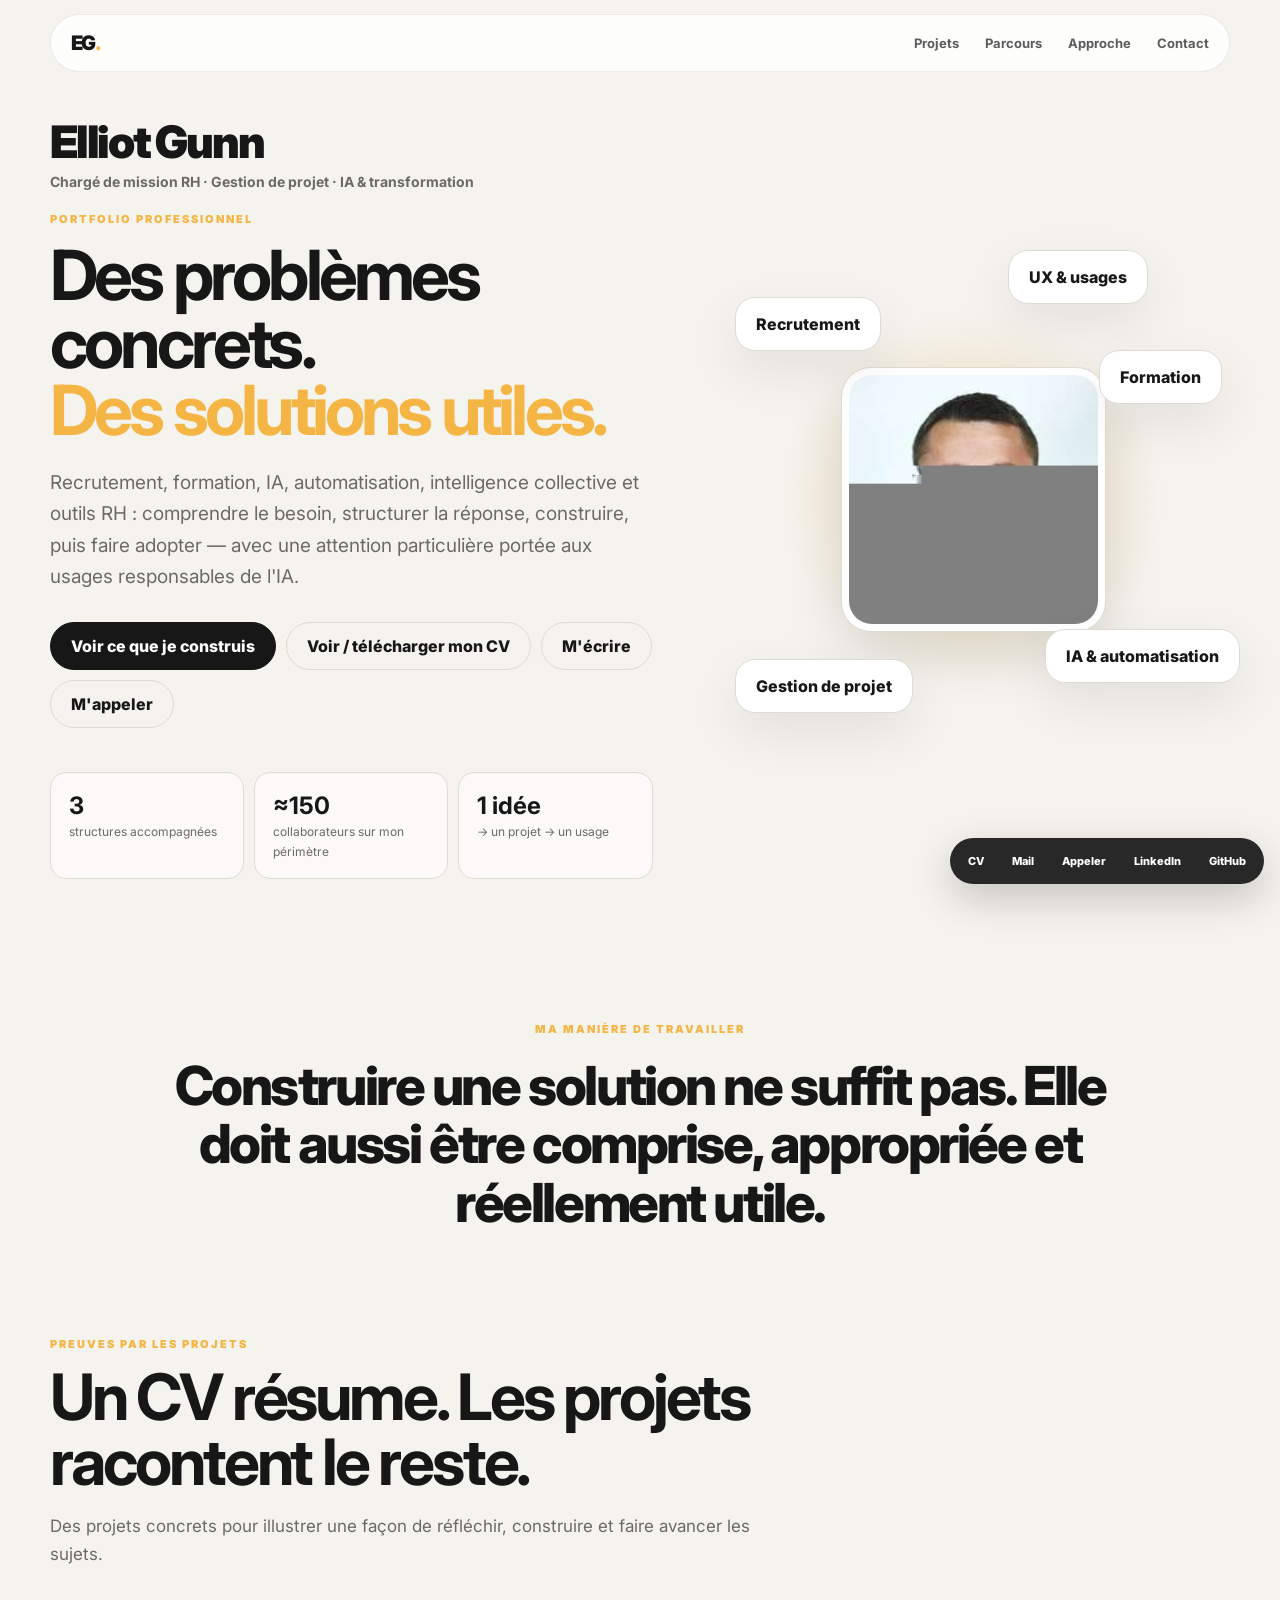
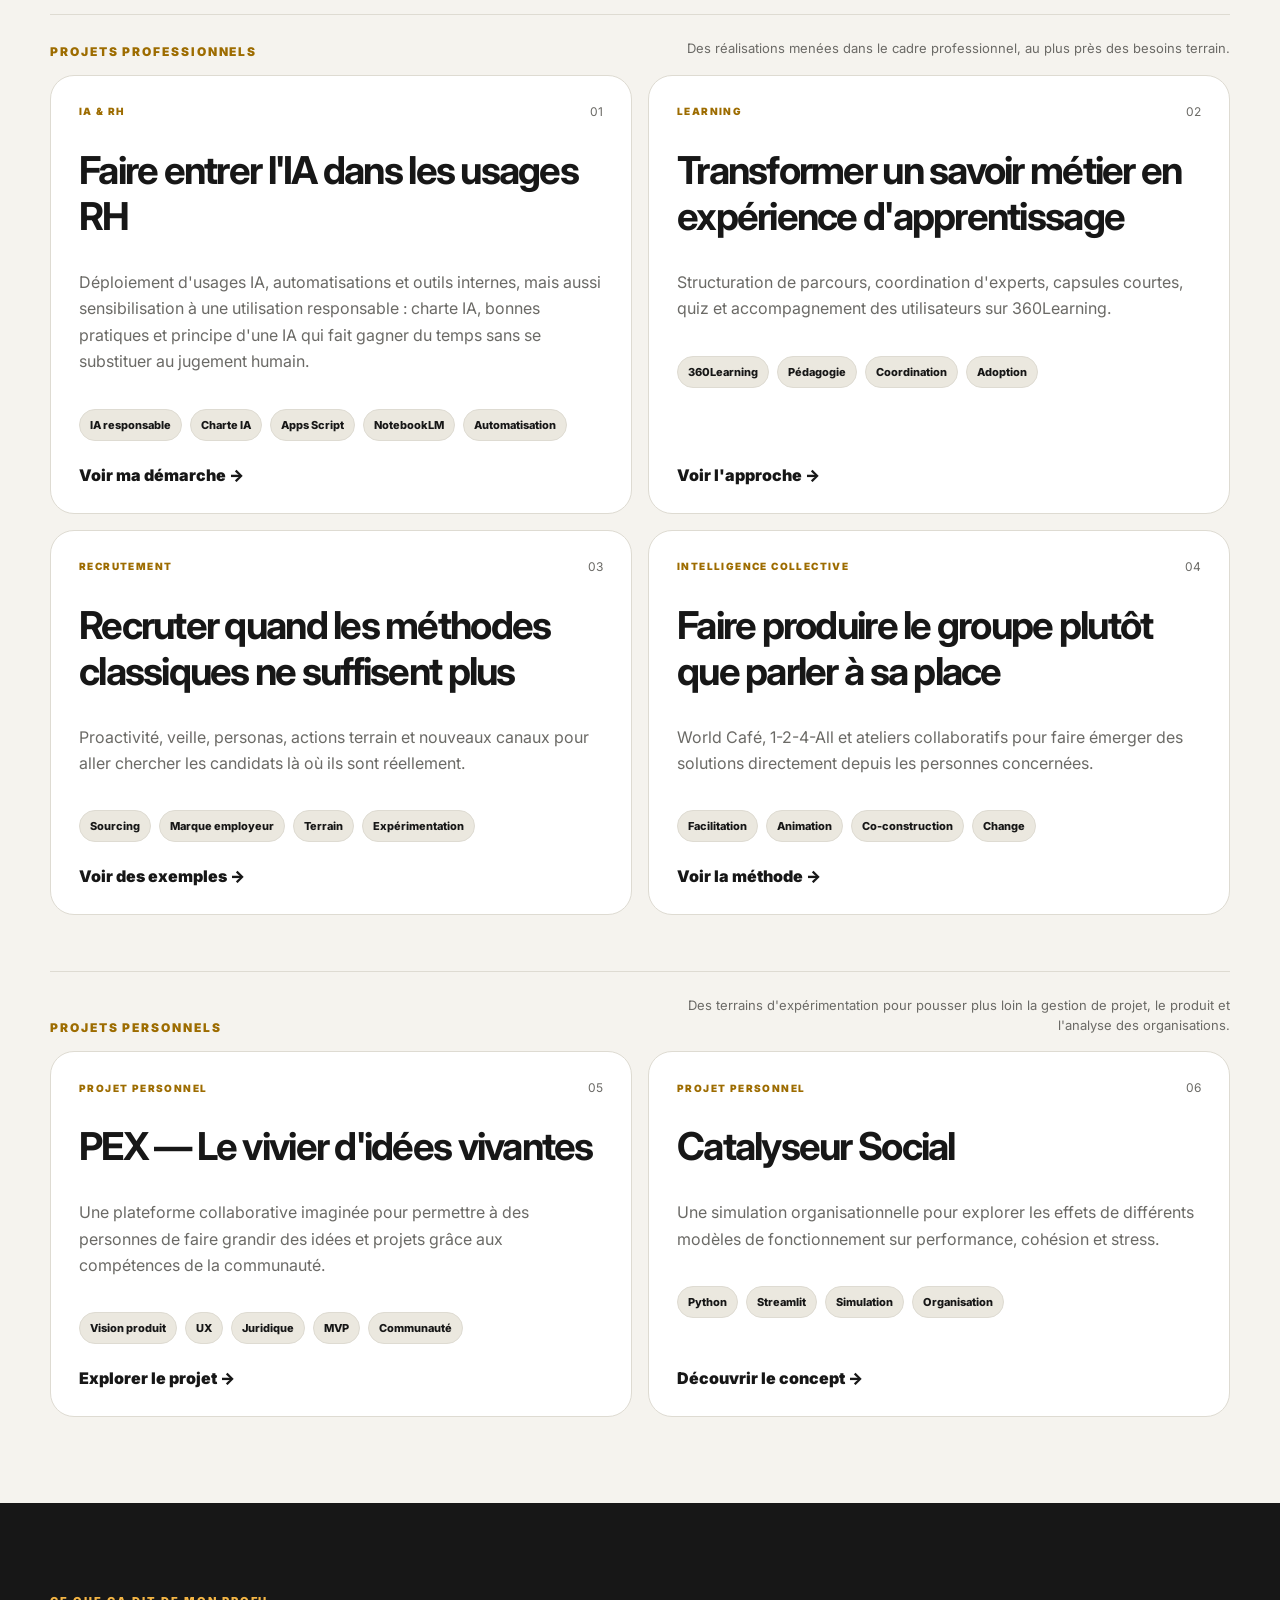
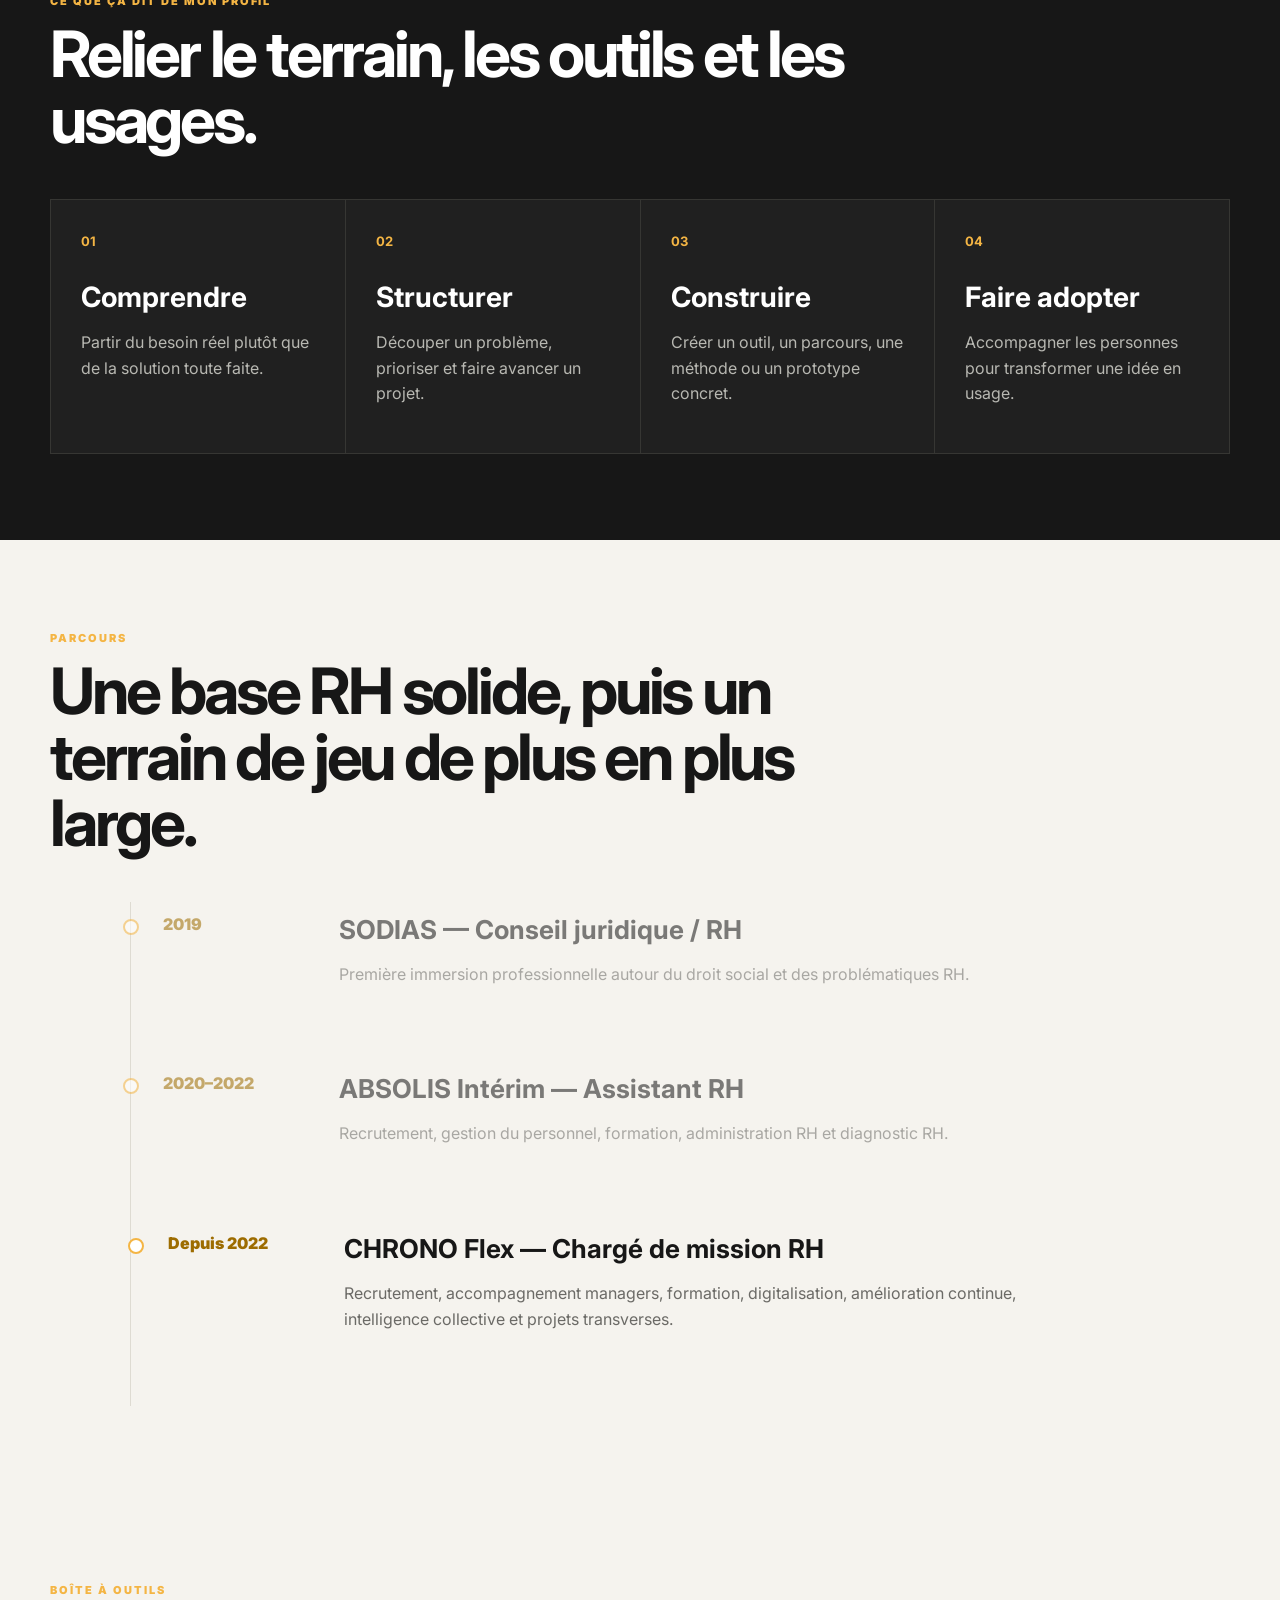
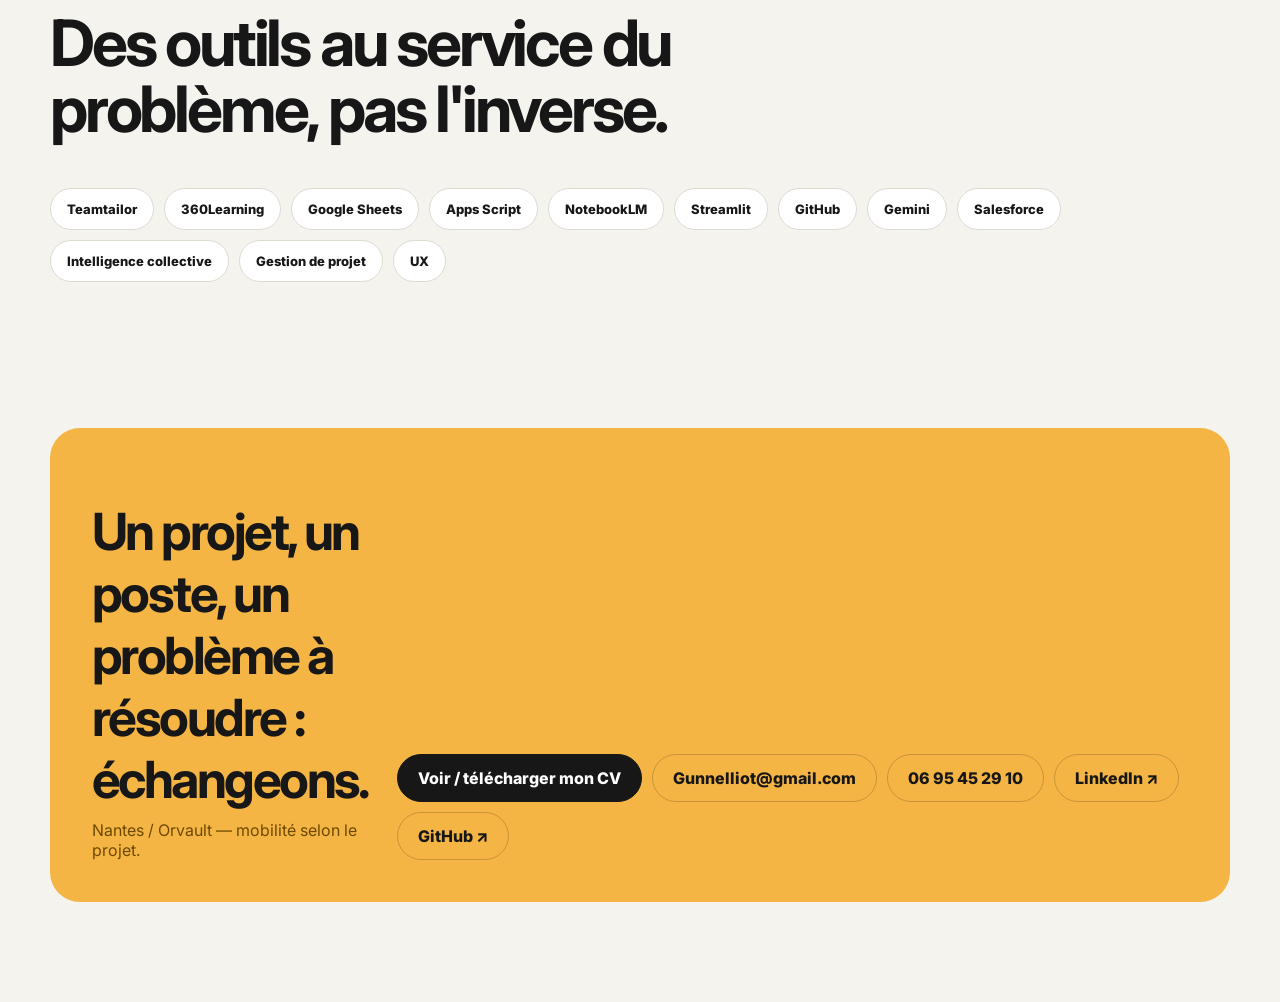
==== index.html @ c73ab0cc "Balance responsible AI messaging across portfolio" ====
<!doctype html>
<html lang="fr">
<head>
  <meta charset="utf-8" />
  <meta name="viewport" content="width=device-width, initial-scale=1" />
  <meta name="description" content="Elliot Gunn — RH terrain, gestion de projet, intelligence artificielle et transformation des usages." />
  <meta name="theme-color" content="#171717" />
  <title>Elliot Gunn — RH × Projets × IA</title>
  <link rel="preconnect" href="https://fonts.googleapis.com">
  <link rel="preconnect" href="https://fonts.gstatic.com" crossorigin>
  <link href="https://fonts.googleapis.com/css2?family=Inter:wght@400;500;600;700;800;900&display=swap" rel="stylesheet">
  <link rel="stylesheet" href="styles.css" />
</head>
<body>
  <div class="progress-bar" id="progressBar"></div>

  <nav class="top-nav" aria-label="Navigation principale">
    <a href="#top" class="brand">EG<span>.</span></a>
    <div class="nav-links">
      <a href="#projets">Projets</a>
      <a href="#parcours">Parcours</a>
      <a href="#approche">Approche</a>
      <a href="#contact">Contact</a>
    </div>
  </nav>

  <main class="page-shell">
    <section class="hero" id="top">
      <div class="hero-copy">
        <div class="identity-block">
          <div class="identity-name">Elliot Gunn</div>
          <div class="identity-role">Chargé de mission RH · Gestion de projet · IA & transformation</div>
        </div>
        <div class="eyebrow">PORTFOLIO PROFESSIONNEL</div>
        <h1>Des problèmes concrets.<br><span>Des solutions utiles.</span></h1>
        <p class="hero-text">
          Recrutement, formation, IA, automatisation, intelligence collective et outils RH :
          comprendre le besoin, structurer la réponse, construire, puis faire adopter — avec une attention particulière portée aux usages responsables de l'IA.
        </p>

        <div class="hero-actions">
          <a class="primary" href="#projets">Voir ce que je construis</a>
          <a class="secondary" href="cv.html">Voir / télécharger mon CV</a>
          <a class="secondary" href="mailto:Gunnelliot@gmail.com">M'écrire</a>
          <a class="secondary" href="tel:+33695452910">M'appeler</a>
        </div>

        <div class="hero-proof">
          <div><strong>3</strong><span>structures accompagnées</span></div>
          <div><strong>≈150</strong><span>collaborateurs sur mon périmètre</span></div>
          <div><strong>1 idée</strong><span>→ un projet → un usage</span></div>
        </div>
      </div>

      <div class="hero-lab" aria-label="Portrait et domaines d'expertise d'Elliot Gunn">
        <div class="lab-glow"></div>
        <div class="profile-photo-frame">
          <img src="elliot-gunn-portrait.jpg" alt="Portrait d'Elliot Gunn" loading="eager" decoding="async" />
        </div>
        <div class="lab-card lab-a">Recrutement</div>
        <div class="lab-card lab-b">Formation</div>
        <div class="lab-card lab-c">IA & automatisation</div>
        <div class="lab-card lab-d">Gestion de projet</div>
        <div class="lab-card lab-e">UX & usages</div>
      </div>
    </section>

    <section class="manifesto" id="approche">
      <span>MA MANIÈRE DE TRAVAILLER</span>
      <blockquote>
        Construire une solution ne suffit pas.
        Elle doit aussi être comprise, appropriée et réellement utile.
      </blockquote>
    </section>

    <section class="section projects-section" id="projets">
      <div class="section-heading">
        <span>PREUVES PAR LES PROJETS</span>
        <h2>Un CV résume. Les projets racontent le reste.</h2>
        <p>Des projets concrets pour illustrer une façon de réfléchir, construire et faire avancer les sujets.</p>
      </div>

      <div class="project-subheading">
        <span>PROJETS PROFESSIONNELS</span>
        <p>Des réalisations menées dans le cadre professionnel, au plus près des besoins terrain.</p>
      </div>
      <div class="project-grid">
        <article class="project-card" data-project="ia" tabindex="0">
          <div class="project-topline">
            <span class="project-tag">IA & RH</span>
            <span class="project-index">01</span>
          </div>
          <h3>Faire entrer l'IA dans les usages RH</h3>
          <p>
            Déploiement d'usages IA, automatisations et outils internes, mais aussi sensibilisation
            à une utilisation responsable : charte IA, bonnes pratiques et principe d'une IA qui
            fait gagner du temps sans se substituer au jugement humain.
          </p>
          <div class="project-skills">
            <span>IA responsable</span><span>Charte IA</span><span>Apps Script</span><span>NotebookLM</span><span>Automatisation</span>
          </div>
          <button class="project-open" type="button">Voir ma démarche →</button>
        </article>

        <article class="project-card" data-project="formation" tabindex="0">
          <div class="project-topline">
            <span class="project-tag">LEARNING</span>
            <span class="project-index">02</span>
          </div>
          <h3>Transformer un savoir métier en expérience d'apprentissage</h3>
          <p>
            Structuration de parcours, coordination d'experts, capsules courtes,
            quiz et accompagnement des utilisateurs sur 360Learning.
          </p>
          <div class="project-skills">
            <span>360Learning</span><span>Pédagogie</span><span>Coordination</span><span>Adoption</span>
          </div>
          <button class="project-open" type="button">Voir l'approche →</button>
        </article>

        <article class="project-card" data-project="recrutement" tabindex="0">
          <div class="project-topline">
            <span class="project-tag">RECRUTEMENT</span>
            <span class="project-index">03</span>
          </div>
          <h3>Recruter quand les méthodes classiques ne suffisent plus</h3>
          <p>
            Proactivité, veille, personas, actions terrain et nouveaux canaux
            pour aller chercher les candidats là où ils sont réellement.
          </p>
          <div class="project-skills">
            <span>Sourcing</span><span>Marque employeur</span><span>Terrain</span><span>Expérimentation</span>
          </div>
          <button class="project-open" type="button">Voir des exemples →</button>
        </article>

        <article class="project-card" data-project="collectif" tabindex="0">
          <div class="project-topline">
            <span class="project-tag">INTELLIGENCE COLLECTIVE</span>
            <span class="project-index">04</span>
          </div>
          <h3>Faire produire le groupe plutôt que parler à sa place</h3>
          <p>
            World Café, 1-2-4-All et ateliers collaboratifs pour faire émerger
            des solutions directement depuis les personnes concernées.
          </p>
          <div class="project-skills">
            <span>Facilitation</span><span>Animation</span><span>Co-construction</span><span>Change</span>
          </div>
          <button class="project-open" type="button">Voir la méthode →</button>
        </article>
      </div>

      <div class="project-subheading personal">
        <span>PROJETS PERSONNELS</span>
        <p>Des terrains d'expérimentation pour pousser plus loin la gestion de projet, le produit et l'analyse des organisations.</p>
      </div>
      <div class="project-grid personal-grid">
        <article class="project-card" data-project="pex" tabindex="0">
          <div class="project-topline">
            <span class="project-tag">PROJET PERSONNEL</span>
            <span class="project-index">05</span>
          </div>
          <h3>PEX — Le vivier d'idées vivantes</h3>
          <p>
            Une plateforme collaborative imaginée pour permettre à des personnes de faire grandir
            des idées et projets grâce aux compétences de la communauté.
          </p>
          <div class="project-skills">
            <span>Vision produit</span><span>UX</span><span>Juridique</span><span>MVP</span><span>Communauté</span>
          </div>
          <button class="project-open" type="button">Explorer le projet →</button>
        </article>

        <article class="project-card" data-project="catalyseur" tabindex="0">
          <div class="project-topline">
            <span class="project-tag">PROJET PERSONNEL</span>
            <span class="project-index">06</span>
          </div>
          <h3>Catalyseur Social</h3>
          <p>
            Une simulation organisationnelle pour explorer les effets de différents modèles
            de fonctionnement sur performance, cohésion et stress.
          </p>
          <div class="project-skills">
            <span>Python</span><span>Streamlit</span><span>Simulation</span><span>Organisation</span>
          </div>
          <button class="project-open" type="button">Découvrir le concept →</button>
        </article>
      </div>    </section>

    <section class="section numbers-section">
      <div class="section-heading light">
        <span>CE QUE ÇA DIT DE MON PROFIL</span>
        <h2>Relier le terrain, les outils et les usages.</h2>
      </div>
      <div class="strength-grid">
        <div><strong>01</strong><h3>Comprendre</h3><p>Partir du besoin réel plutôt que de la solution toute faite.</p></div>
        <div><strong>02</strong><h3>Structurer</h3><p>Découper un problème, prioriser et faire avancer un projet.</p></div>
        <div><strong>03</strong><h3>Construire</h3><p>Créer un outil, un parcours, une méthode ou un prototype concret.</p></div>
        <div><strong>04</strong><h3>Faire adopter</h3><p>Accompagner les personnes pour transformer une idée en usage.</p></div>
      </div>
    </section>

    <section class="section" id="parcours">
      <div class="section-heading">
        <span>PARCOURS</span>
        <h2>Une base RH solide, puis un terrain de jeu de plus en plus large.</h2>
      </div>

      <div class="timeline">
        <article class="timeline-item">
          <div class="timeline-year">2019</div>
          <div class="timeline-content">
            <h3>SODIAS — Conseil juridique / RH</h3>
            <p>Première immersion professionnelle autour du droit social et des problématiques RH.</p>
          </div>
        </article>
        <article class="timeline-item">
          <div class="timeline-year">2020–2022</div>
          <div class="timeline-content">
            <h3>ABSOLIS Intérim — Assistant RH</h3>
            <p>Recrutement, gestion du personnel, formation, administration RH et diagnostic RH.</p>
          </div>
        </article>
        <article class="timeline-item active">
          <div class="timeline-year">Depuis 2022</div>
          <div class="timeline-content">
            <h3>CHRONO Flex — Chargé de mission RH</h3>
            <p>
              Recrutement, accompagnement managers, formation, digitalisation,
              amélioration continue, intelligence collective et projets transverses.
            </p>
          </div>
        </article>
      </div>
    </section>

    <section class="section toolkit">
      <div class="section-heading">
        <span>BOÎTE À OUTILS</span>
        <h2>Des outils au service du problème, pas l'inverse.</h2>
      </div>
      <div class="skill-cloud">
        <span>Teamtailor</span><span>360Learning</span><span>Google Sheets</span>
        <span>Apps Script</span><span>NotebookLM</span><span>Streamlit</span>
        <span>GitHub</span><span>Gemini</span><span>Salesforce</span>
        <span>Intelligence collective</span><span>Gestion de projet</span><span>UX</span>
      </div>
    </section>

    <section class="cta-section" id="contact">
      <div>
        <span>ENVIE D'EN PARLER ?</span>
        <h2>Un projet, un poste, un problème à résoudre : échangeons.</h2>
        <p>Nantes / Orvault — mobilité selon le projet.</p>
      </div>
      <div class="cta-actions">
        <a class="primary link-button" href="cv.html">Voir / télécharger mon CV</a>
        <a class="secondary link-button" href="mailto:Gunnelliot@gmail.com">Gunnelliot@gmail.com</a>
        <a class="secondary link-button" href="tel:+33695452910">06 95 45 29 10</a>
        <a class="secondary link-button" href="https://www.linkedin.com/in/elliot-gunn-80b389174/" target="_blank" rel="noopener noreferrer">LinkedIn ↗</a>
        <a class="secondary link-button" href="https://github.com/TamoOto" target="_blank" rel="noopener noreferrer">GitHub ↗</a>
      </div>
    </section>
  </main>

  <aside class="contact-dock" aria-label="Contacts rapides">
    <a href="cv.html" aria-label="Voir ou télécharger le CV">CV</a>
    <a href="mailto:Gunnelliot@gmail.com" aria-label="Envoyer un email">Mail</a>
    <a href="tel:+33695452910" aria-label="Appeler Elliot">Appeler</a>
    <a href="https://www.linkedin.com/in/elliot-gunn-80b389174/" target="_blank" rel="noopener noreferrer" aria-label="Voir le profil LinkedIn">LinkedIn</a>
    <a href="https://github.com/TamoOto" target="_blank" rel="noopener noreferrer" aria-label="Voir le GitHub">GitHub</a>
  </aside>

  <div class="project-modal" id="projectModal" aria-hidden="true">
    <div class="modal-backdrop" data-close-modal></div>
    <section class="modal-panel" role="dialog" aria-modal="true" aria-labelledby="modalTitle">
      <button class="modal-close" type="button" data-close-modal aria-label="Fermer">×</button>
      <span class="modal-kicker" id="modalKicker"></span>
      <h2 id="modalTitle"></h2>
      <p class="modal-lead" id="modalLead"></p>
      <div class="modal-columns">
        <div><h3>Le point de départ</h3><p id="modalProblem"></p></div>
        <div><h3>Ce que j'ai construit</h3><p id="modalBuild"></p></div>
      </div>
      <div class="modal-proof">
        <h3>Ce que ce projet démontre</h3>
        <div class="project-skills" id="modalSkills"></div>
      </div>
    </section>
  </div>

  <script src="script.js"></script>
</body>
</html>
---- styles.css ----
:root{
  --bg:#f5f3ee;
  --paper:#fff;
  --text:#171717;
  --muted:#6b6a66;
  --accent:#f4b544;
  --dark:#171717;
  --line:#dedbd2;
  --soft:#ebe8df;
}
*{box-sizing:border-box}
html{scroll-behavior:smooth}
body{margin:0;font-family:Inter,system-ui,sans-serif;background:var(--bg);color:var(--text)}
body.modal-open{overflow:hidden}
a{color:inherit;text-decoration:none}
button,a{font:inherit}
button{color:inherit}
.progress-bar{position:fixed;top:0;left:0;height:3px;width:0;background:var(--accent);z-index:1000}
.top-nav{position:fixed;top:14px;left:50%;transform:translateX(-50%);width:min(1180px,calc(100% - 32px));height:58px;background:rgba(255,255,255,.82);backdrop-filter:blur(18px);border:1px solid rgba(23,23,23,.08);border-radius:999px;display:flex;align-items:center;justify-content:space-between;padding:0 20px;z-index:100}
.brand{font-size:20px;font-weight:900;letter-spacing:-.06em}.brand span{color:var(--accent)}
.nav-links{display:flex;gap:26px;font-size:13px;font-weight:700}.nav-links a{opacity:.7}.nav-links a:hover{opacity:1}
.page-shell{width:min(1180px,calc(100% - 32px));margin:0 auto}
.hero{min-height:100vh;display:grid;grid-template-columns:1.08fr .92fr;gap:64px;align-items:center;padding:120px 0 70px}
.eyebrow,.section-heading>span,.manifesto>span,.cta-section>div>span,.modal-kicker{font-size:11px;letter-spacing:.18em;font-weight:900;color:var(--accent)}
.identity-block{margin-bottom:22px}.identity-name{font-size:clamp(30px,3.5vw,48px);font-weight:900;letter-spacing:-.05em;line-height:1}.identity-role{margin-top:8px;font-size:14px;font-weight:700;color:var(--muted)}.hero h1{font-size:clamp(42px,5.4vw,72px);line-height:.98;letter-spacing:-.055em;margin:16px 0 22px;max-width:760px}.hero h1 span{color:var(--accent)}
.hero-text{font-size:19px;line-height:1.65;color:var(--muted);max-width:730px}
.hero-actions,.cta-actions{display:flex;flex-wrap:wrap;gap:10px;margin-top:30px}
.primary,.secondary{display:inline-flex;align-items:center;justify-content:center;min-height:48px;border-radius:999px;padding:0 20px;font-weight:800;border:1px solid var(--line);transition:.2s ease}
.primary{background:var(--dark);color:#fff;border-color:var(--dark)}.secondary{background:transparent}
.primary:hover,.secondary:hover{transform:translateY(-2px)}
.hero-proof{display:grid;grid-template-columns:repeat(3,1fr);gap:10px;margin-top:44px}.hero-proof>div{padding:18px;background:rgba(255,255,255,.62);border:1px solid var(--line);border-radius:16px}.hero-proof strong{display:block;font-size:24px}.hero-proof span{font-size:12px;color:var(--muted)}
.hero-lab{height:590px;position:relative;display:grid;place-items:center}
.lab-glow{position:absolute;width:390px;height:390px;border-radius:50%;background:radial-gradient(circle,rgba(244,181,68,.34),rgba(244,181,68,0) 68%);filter:blur(4px)}
.profile-photo-frame{position:relative;width:265px;height:265px;border-radius:30px;padding:7px;background:#fff;border:1px solid var(--line);box-shadow:0 22px 55px rgba(0,0,0,.11);z-index:2;overflow:hidden}.profile-photo-frame img{width:100%;height:100%;object-fit:cover;object-position:center 34%;border-radius:23px;display:block}.profile-photo-placeholder{width:100%;height:100%;border-radius:27px;background:linear-gradient(145deg,#242424,#343432);display:flex;flex-direction:column;align-items:center;justify-content:center;color:#fff}.profile-photo-placeholder strong{font-size:92px;letter-spacing:-.08em;color:var(--accent)}.profile-photo-placeholder span{margin-top:10px;font-size:11px;letter-spacing:.12em;text-transform:uppercase;color:#c8c8c4}.lab-card{position:absolute;background:#fff;border:1px solid var(--line);border-radius:20px;padding:16px 20px;font-weight:800;box-shadow:0 20px 50px rgba(0,0,0,.08);transition:transform .25s ease;z-index:3}
.lab-a{top:92px;left:18px}.lab-b{top:145px;right:8px}.lab-c{bottom:112px;right:-10px}.lab-d{bottom:82px;left:18px}.lab-e{top:45px;right:82px}
.hero-lab:hover .lab-a{transform:translate(-8px,-6px) rotate(-2deg)}.hero-lab:hover .lab-b{transform:translate(8px,-8px) rotate(2deg)}.hero-lab:hover .lab-c{transform:translate(8px,8px)}.hero-lab:hover .lab-d{transform:translate(-8px,8px)}.hero-lab:hover .lab-e{transform:translateY(-9px)}
.manifesto{padding:68px 0 42px;text-align:center}.manifesto blockquote{font-size:clamp(32px,4.2vw,56px);line-height:1.08;letter-spacing:-.045em;font-weight:800;max-width:1000px;margin:20px auto 0}
.section{padding:86px 0}.projects-section{padding-top:58px}.section-heading{max-width:850px;margin-bottom:46px}.section-heading h2{font-size:clamp(38px,5vw,68px);line-height:1.03;letter-spacing:-.05em;margin:12px 0 16px}.section-heading p{font-size:17px;color:var(--muted);line-height:1.65;max-width:700px}
.project-subheading{display:flex;align-items:end;justify-content:space-between;gap:24px;margin:34px 0 16px;padding-top:24px;border-top:1px solid var(--line)}.project-subheading:first-of-type{margin-top:0;padding-top:0;border-top:0}.project-subheading span{font-size:12px;letter-spacing:.16em;font-weight:900;color:#9d6c00}.project-subheading p{margin:0;max-width:560px;text-align:right;color:var(--muted);font-size:13px;line-height:1.5}.project-subheading.personal{margin-top:56px}.project-grid{display:grid;grid-template-columns:repeat(2,1fr);gap:16px}.project-card{position:relative;background:#fff;border:1px solid var(--line);border-radius:24px;padding:28px;min-height:330px;display:flex;flex-direction:column;cursor:pointer;transition:.25s ease;overflow:hidden}.project-card:before{content:"";position:absolute;inset:auto -35% -65% -35%;height:230px;border-radius:50%;background:var(--accent);opacity:0;transition:.35s ease}.project-card:hover{transform:translateY(-5px);box-shadow:0 24px 60px rgba(0,0,0,.08)}.project-card:hover:before{opacity:.08}.project-card.featured{grid-column:span 2;background:var(--dark);color:#fff;min-height:390px}.featured .project-tag{color:var(--accent)}.featured p{color:#c7c7c4!important}.featured .project-skills span{background:#292929;border-color:#41413e}
.project-topline{display:flex;justify-content:space-between;align-items:center}.project-tag{font-size:10px;letter-spacing:.14em;font-weight:900;color:#9d6c00}.project-index{font-size:12px;color:var(--muted)}.project-card h3{font-size:clamp(27px,3vw,42px);letter-spacing:-.045em;margin:28px 0 14px;max-width:800px}.project-card p{color:var(--muted);line-height:1.65;max-width:820px}.project-skills{display:flex;gap:8px;flex-wrap:wrap;margin-top:18px}.project-skills span{font-size:11px;font-weight:800;background:var(--soft);border:1px solid var(--line);padding:8px 10px;border-radius:999px}.project-open{position:relative;z-index:1;margin-top:auto;padding:24px 0 0;background:transparent;border:0;text-align:left;font-weight:900;cursor:pointer}
.numbers-section{width:100vw;margin-left:calc(50% - 50vw);padding-left:max(16px,calc((100vw - 1180px)/2));padding-right:max(16px,calc((100vw - 1180px)/2));background:var(--dark);color:#fff}.section-heading.light h2{color:#fff}.strength-grid{display:grid;grid-template-columns:repeat(4,1fr);gap:1px;background:#363633;border:1px solid #363633}.strength-grid>div{background:#202020;padding:30px;min-height:240px}.strength-grid strong{color:var(--accent);font-size:13px}.strength-grid h3{font-size:28px;margin:30px 0 12px}.strength-grid p{color:#b8b8b2;line-height:1.6}
.timeline{border-left:1px solid var(--line);margin-left:80px}.timeline-item{position:relative;display:grid;grid-template-columns:150px 1fr;gap:26px;padding:12px 0 58px 32px;opacity:.55;transition:.2s ease}.timeline-item:before{content:"";position:absolute;left:-8px;top:17px;width:12px;height:12px;border-radius:50%;background:#fff;border:2px solid var(--accent)}.timeline-item:hover,.timeline-item.active{opacity:1;transform:translateX(5px)}.timeline-year{font-weight:900;color:#9d6c00}.timeline-content h3{font-size:26px;margin:0 0 10px}.timeline-content p{max-width:720px;line-height:1.65;color:var(--muted)}
.skill-cloud{display:flex;flex-wrap:wrap;gap:10px}.skill-cloud span{background:#fff;border:1px solid var(--line);border-radius:999px;padding:12px 16px;font-size:13px;font-weight:800}
.cta-section{margin:60px 0 100px;background:var(--accent);border-radius:30px;padding:42px;display:grid;grid-template-columns:1fr auto;gap:28px;align-items:end}.cta-section h2{font-size:clamp(32px,4vw,54px);letter-spacing:-.05em;margin:10px 0}.cta-section p{margin:0;color:#6e4a00}.cta-section .secondary{border-color:rgba(0,0,0,.18)}
.contact-dock{position:fixed;right:16px;bottom:16px;display:flex;gap:6px;background:rgba(23,23,23,.92);padding:7px;border-radius:999px;z-index:90;box-shadow:0 14px 40px rgba(0,0,0,.2)}.contact-dock a{color:#fff;font-size:11px;font-weight:800;padding:9px 11px;border-radius:999px}.contact-dock a:hover{background:#333}
.project-modal{position:fixed;inset:0;z-index:500;display:none}.project-modal.open{display:block}.modal-backdrop{position:absolute;inset:0;background:rgba(0,0,0,.6);backdrop-filter:blur(5px)}.modal-panel{position:absolute;right:0;top:0;height:100%;width:min(680px,92vw);background:var(--bg);padding:70px 42px;overflow:auto;box-shadow:-20px 0 80px rgba(0,0,0,.18);animation:slideIn .28s ease}@keyframes slideIn{from{transform:translateX(40px);opacity:0}to{transform:none;opacity:1}}.modal-close{position:absolute;right:24px;top:20px;border:1px solid var(--line);background:#fff;width:42px;height:42px;border-radius:50%;font-size:24px;cursor:pointer}.modal-panel h2{font-size:clamp(36px,5vw,58px);line-height:1;letter-spacing:-.05em;margin:14px 0 22px}.modal-lead{font-size:18px;line-height:1.65;color:var(--muted)}.modal-columns{display:grid;grid-template-columns:1fr 1fr;gap:18px;margin-top:36px}.modal-columns>div,.modal-proof{background:#fff;border:1px solid var(--line);border-radius:20px;padding:22px}.modal-columns h3,.modal-proof h3{margin:0 0 10px;font-size:15px}.modal-columns p{margin:0;color:var(--muted);line-height:1.65}.modal-proof{margin-top:18px}
@media(max-width:900px){.project-subheading{display:block}.project-subheading p{text-align:left;margin-top:8px}.nav-links{display:none}.hero{grid-template-columns:1fr;min-height:auto;padding-top:130px}.hero-lab{height:470px}.hero-proof{grid-template-columns:1fr 1fr}.project-grid{grid-template-columns:1fr}.project-card.featured{grid-column:auto}.strength-grid{grid-template-columns:1fr 1fr}.cta-section{grid-template-columns:1fr}.timeline{margin-left:0}}
@media(max-width:600px){.page-shell{width:min(100% - 20px,1180px)}.hero h1{font-size:40px}.identity-name{font-size:34px}.hero-lab{height:390px}.profile-photo-frame{width:220px;height:220px}.profile-photo-placeholder strong{font-size:72px}.lab-a{left:0}.lab-b{right:0}.lab-e{display:none}.hero-proof{grid-template-columns:1fr}.section{padding:78px 0}.strength-grid{grid-template-columns:1fr}.timeline-item{grid-template-columns:1fr;gap:8px}.cta-section{padding:28px}.contact-dock{left:50%;right:auto;transform:translateX(-50%)}.modal-panel{padding:64px 22px}.modal-columns{grid-template-columns:1fr}}
@media(prefers-reduced-motion:reduce){html{scroll-behavior:auto}*{animation:none!important;transition:none!important}}
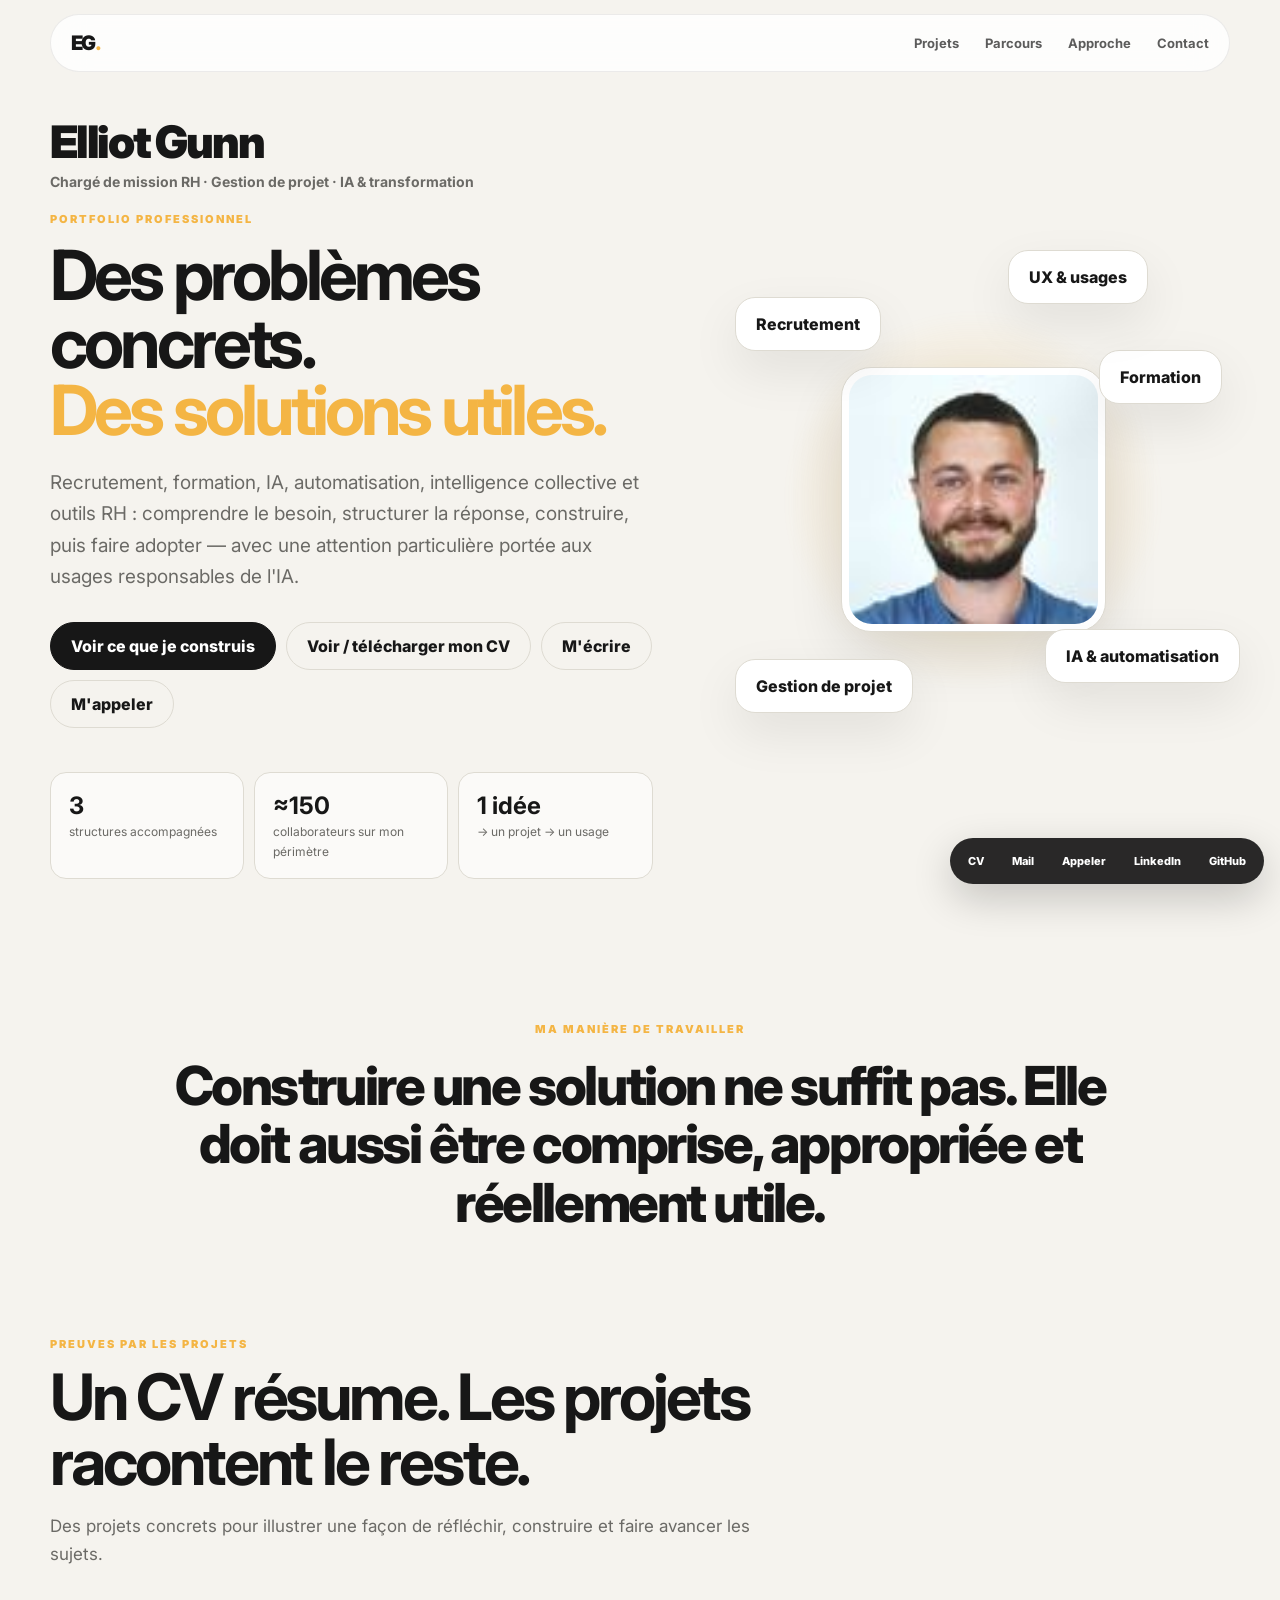
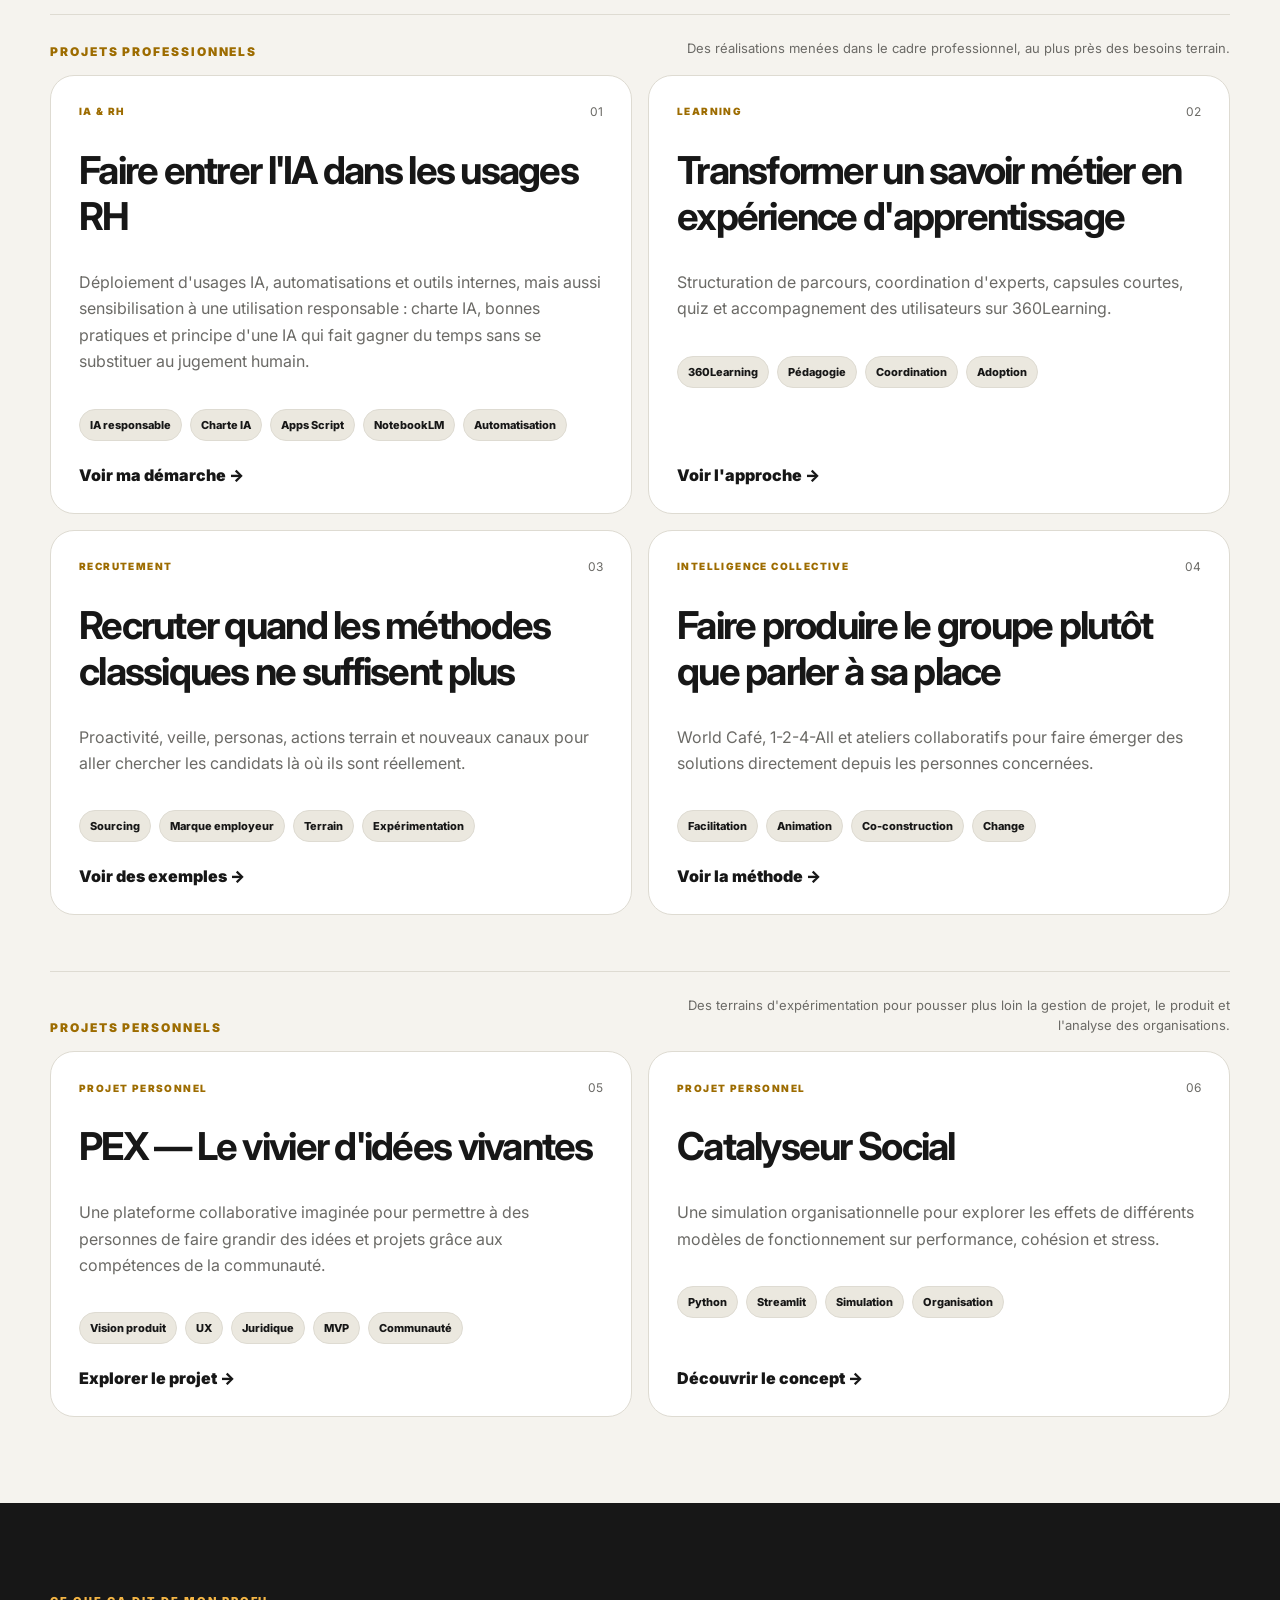
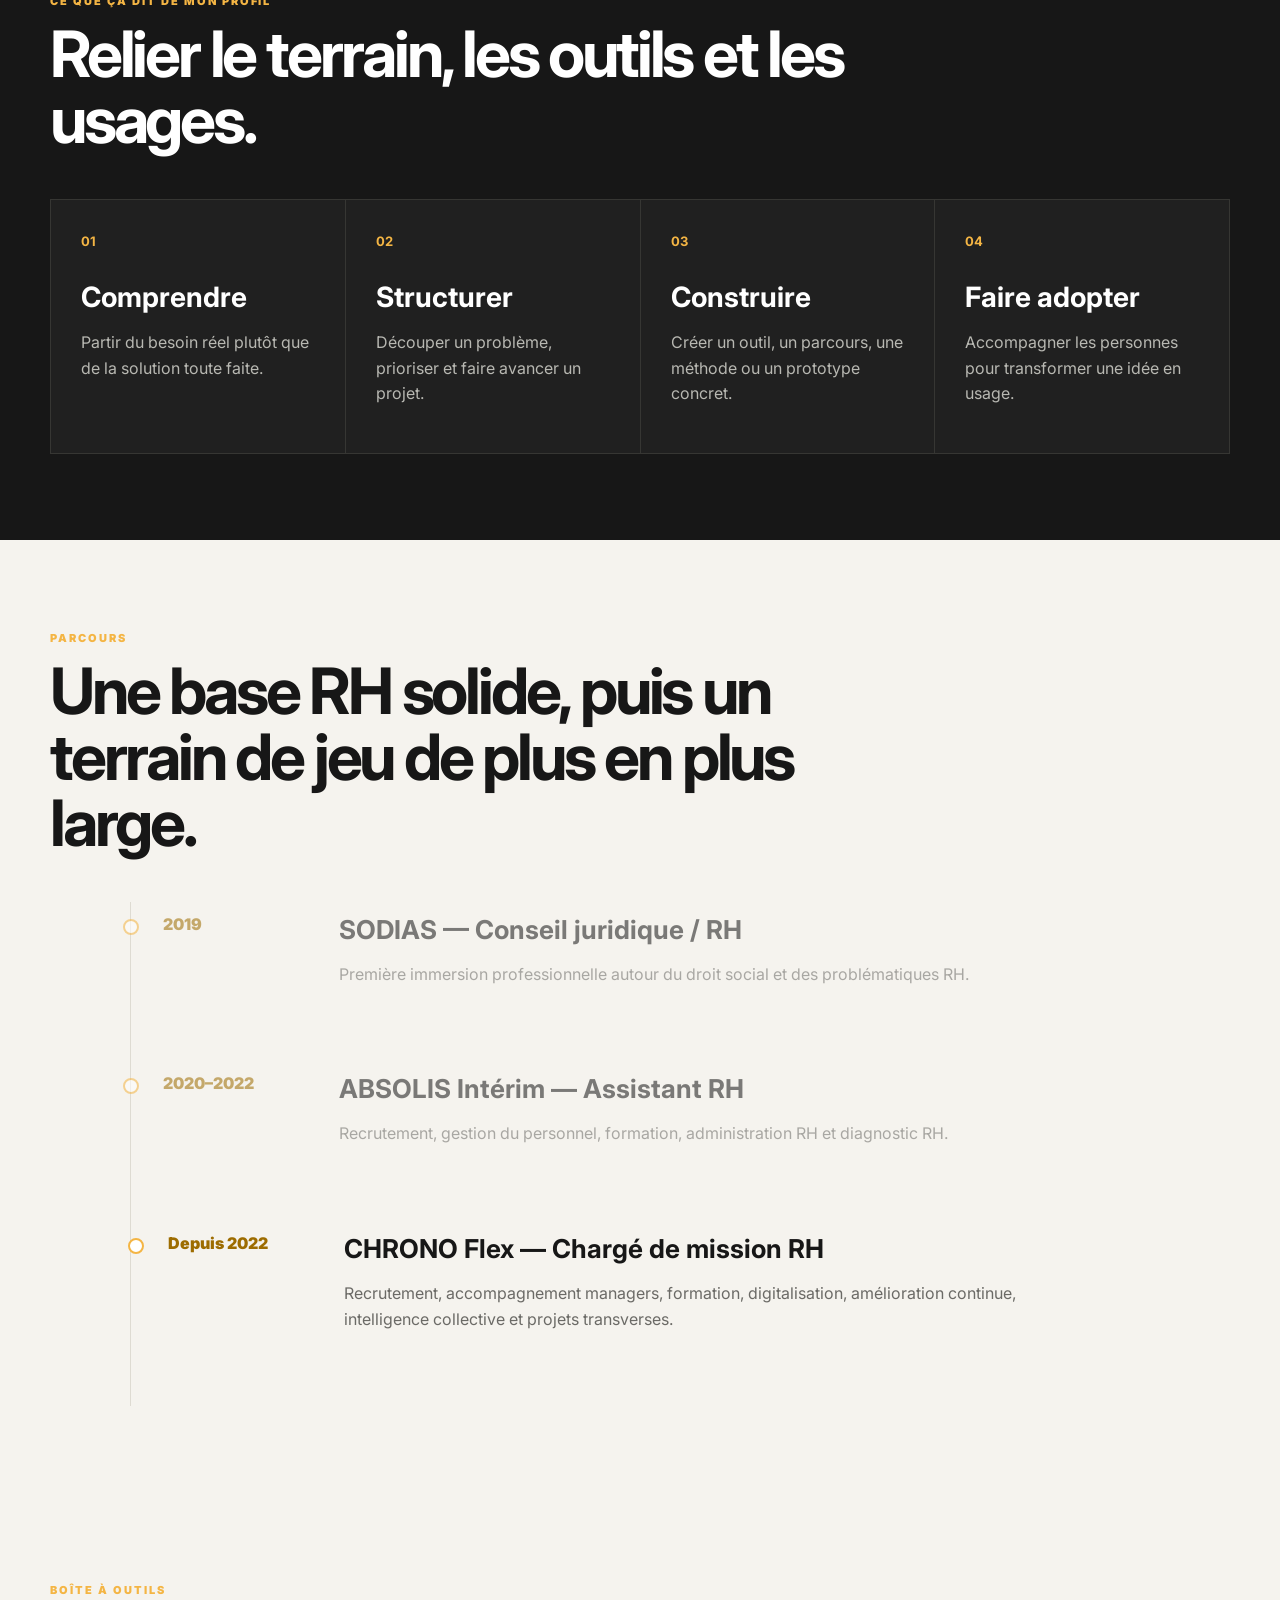
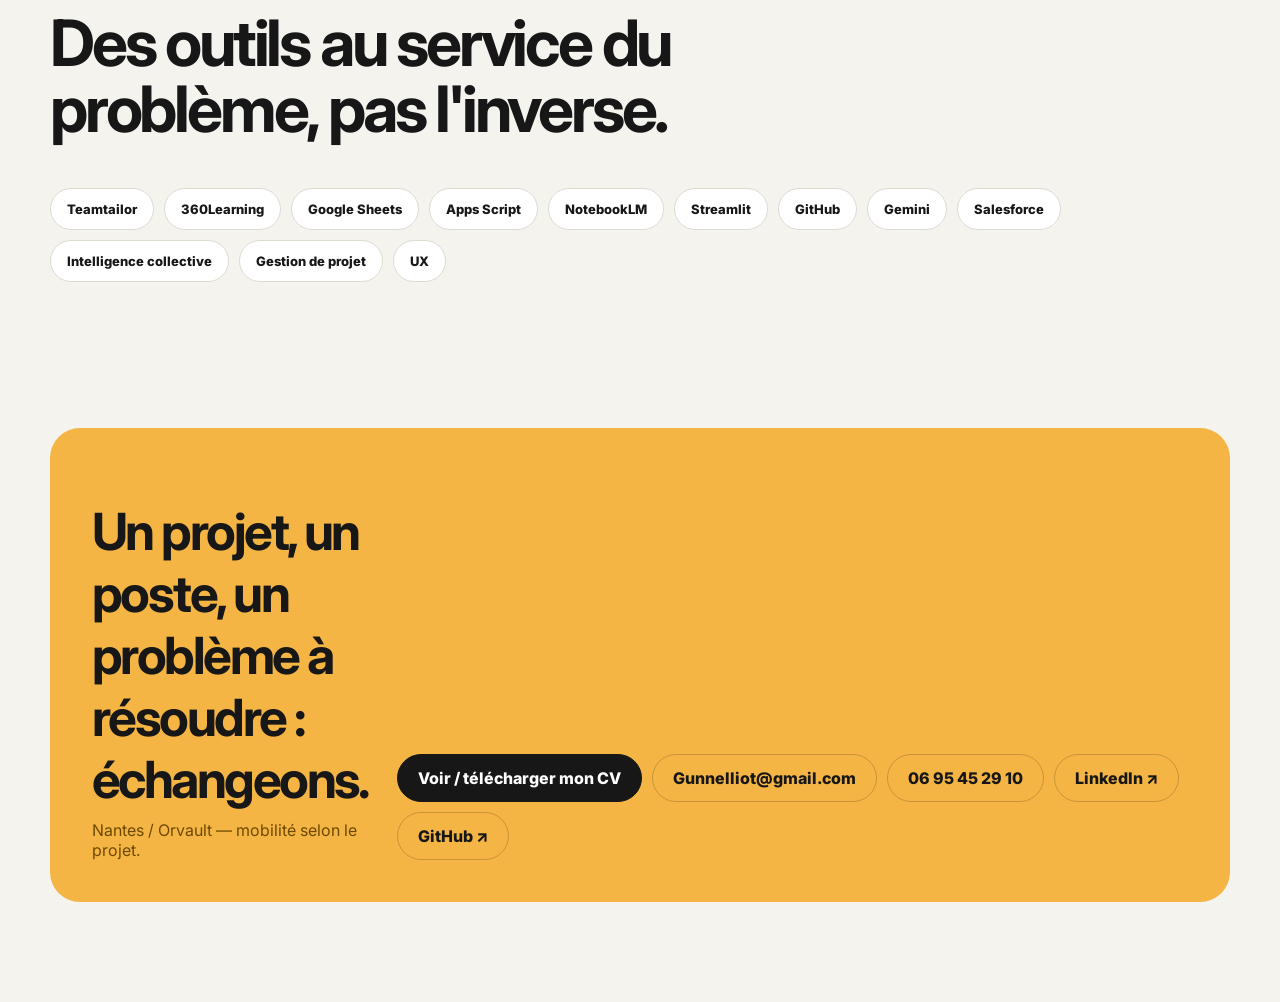
==== commit c27d9d2d: "Embed reliable portrait image in hero" ====
--- a/index.html
+++ b/index.html
@@ -55,7 +55,7 @@
       <div class="hero-lab" aria-label="Portrait et domaines d'expertise d'Elliot Gunn">
         <div class="lab-glow"></div>
         <div class="profile-photo-frame">
-          <img src="elliot-gunn-portrait.jpg" alt="Portrait d'Elliot Gunn" loading="eager" decoding="async" />
+          <img src="[data-uri]" alt="Portrait d'Elliot Gunn" loading="eager" decoding="async" />
         </div>
         <div class="lab-card lab-a">Recrutement</div>
         <div class="lab-card lab-b">Formation</div>
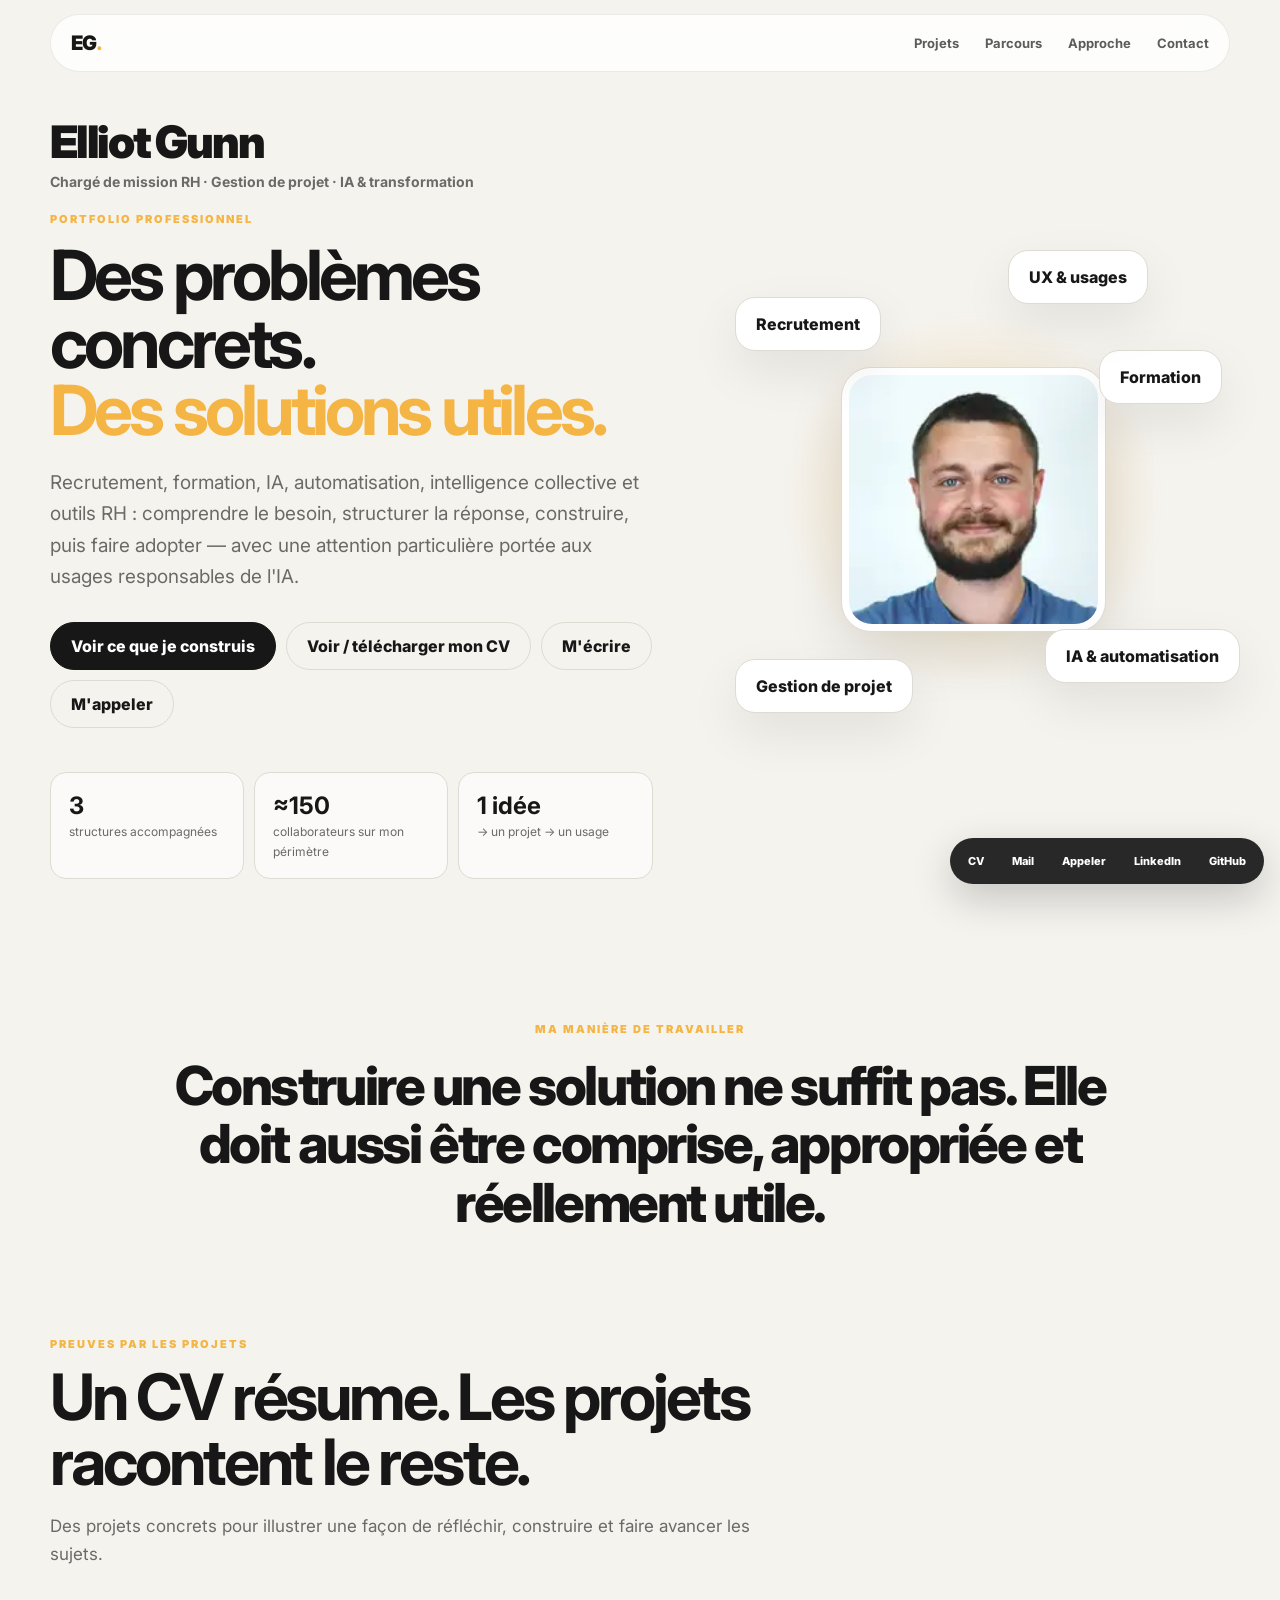
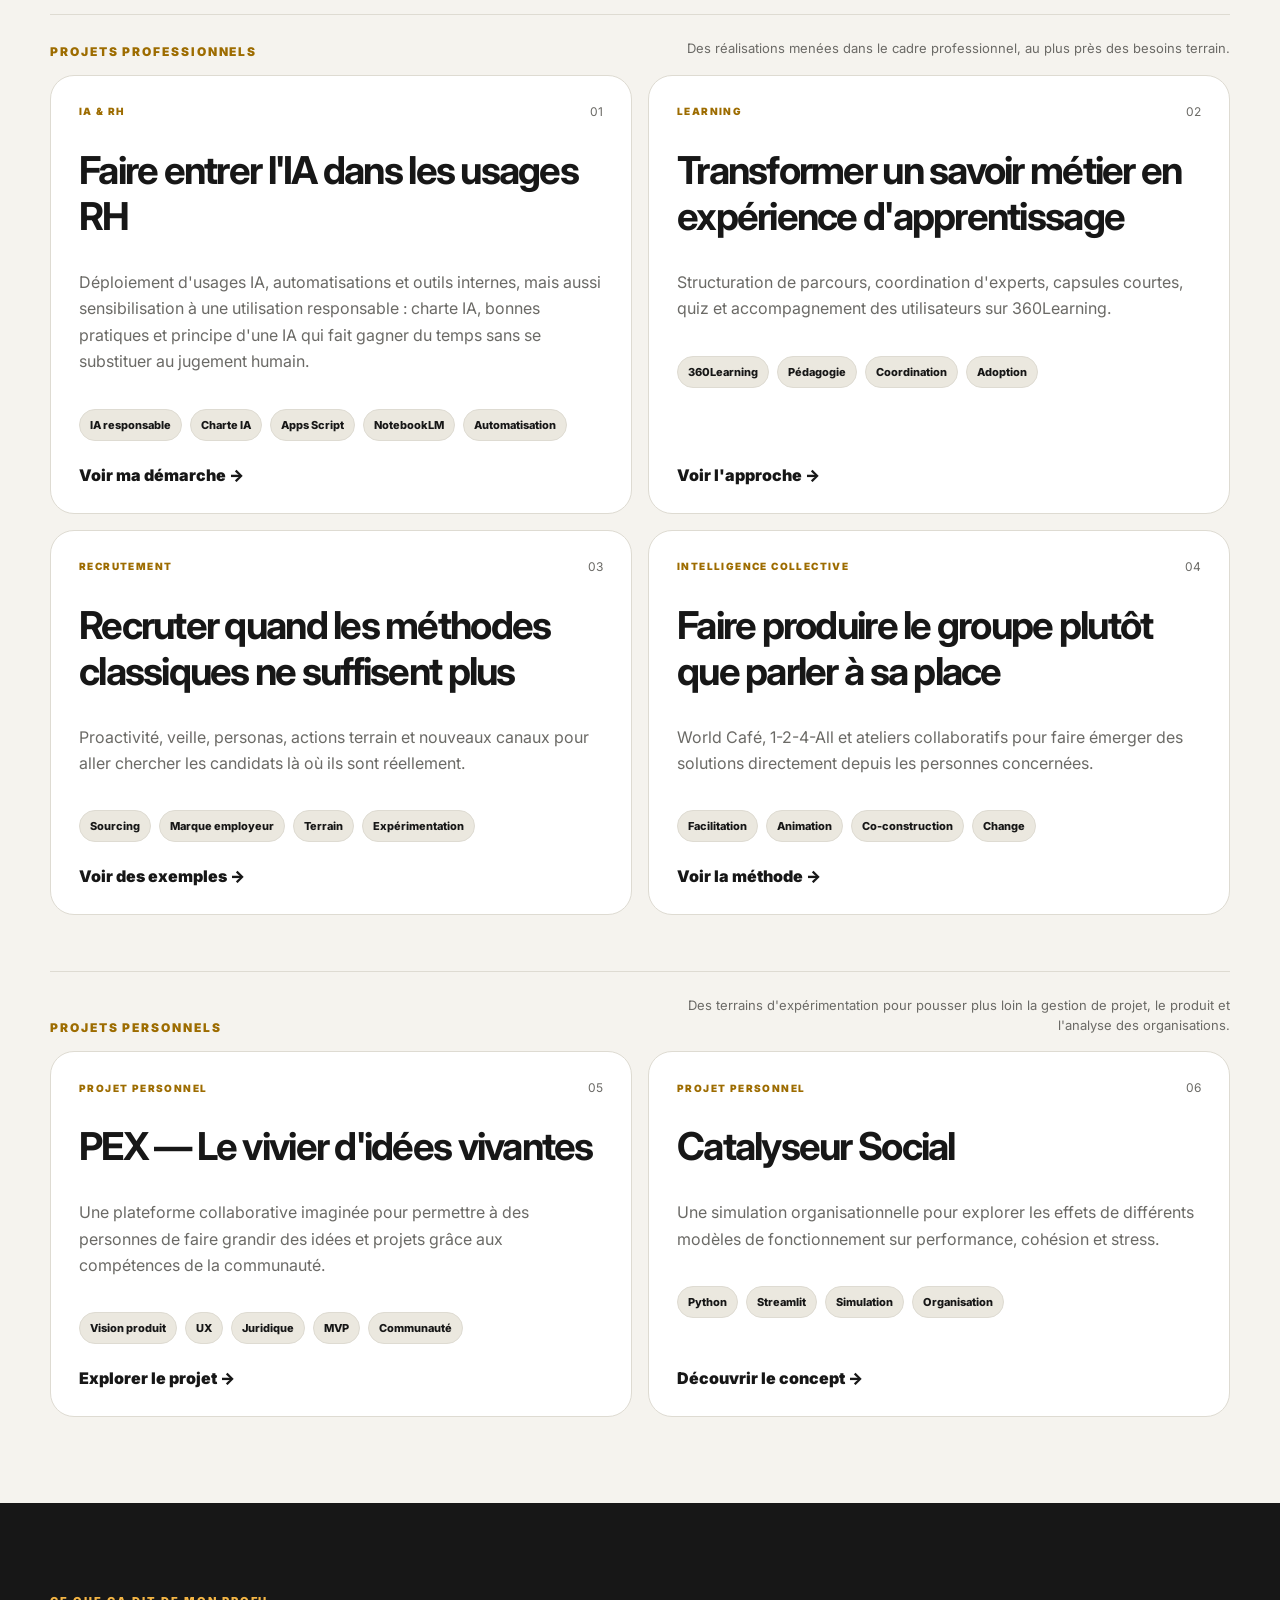
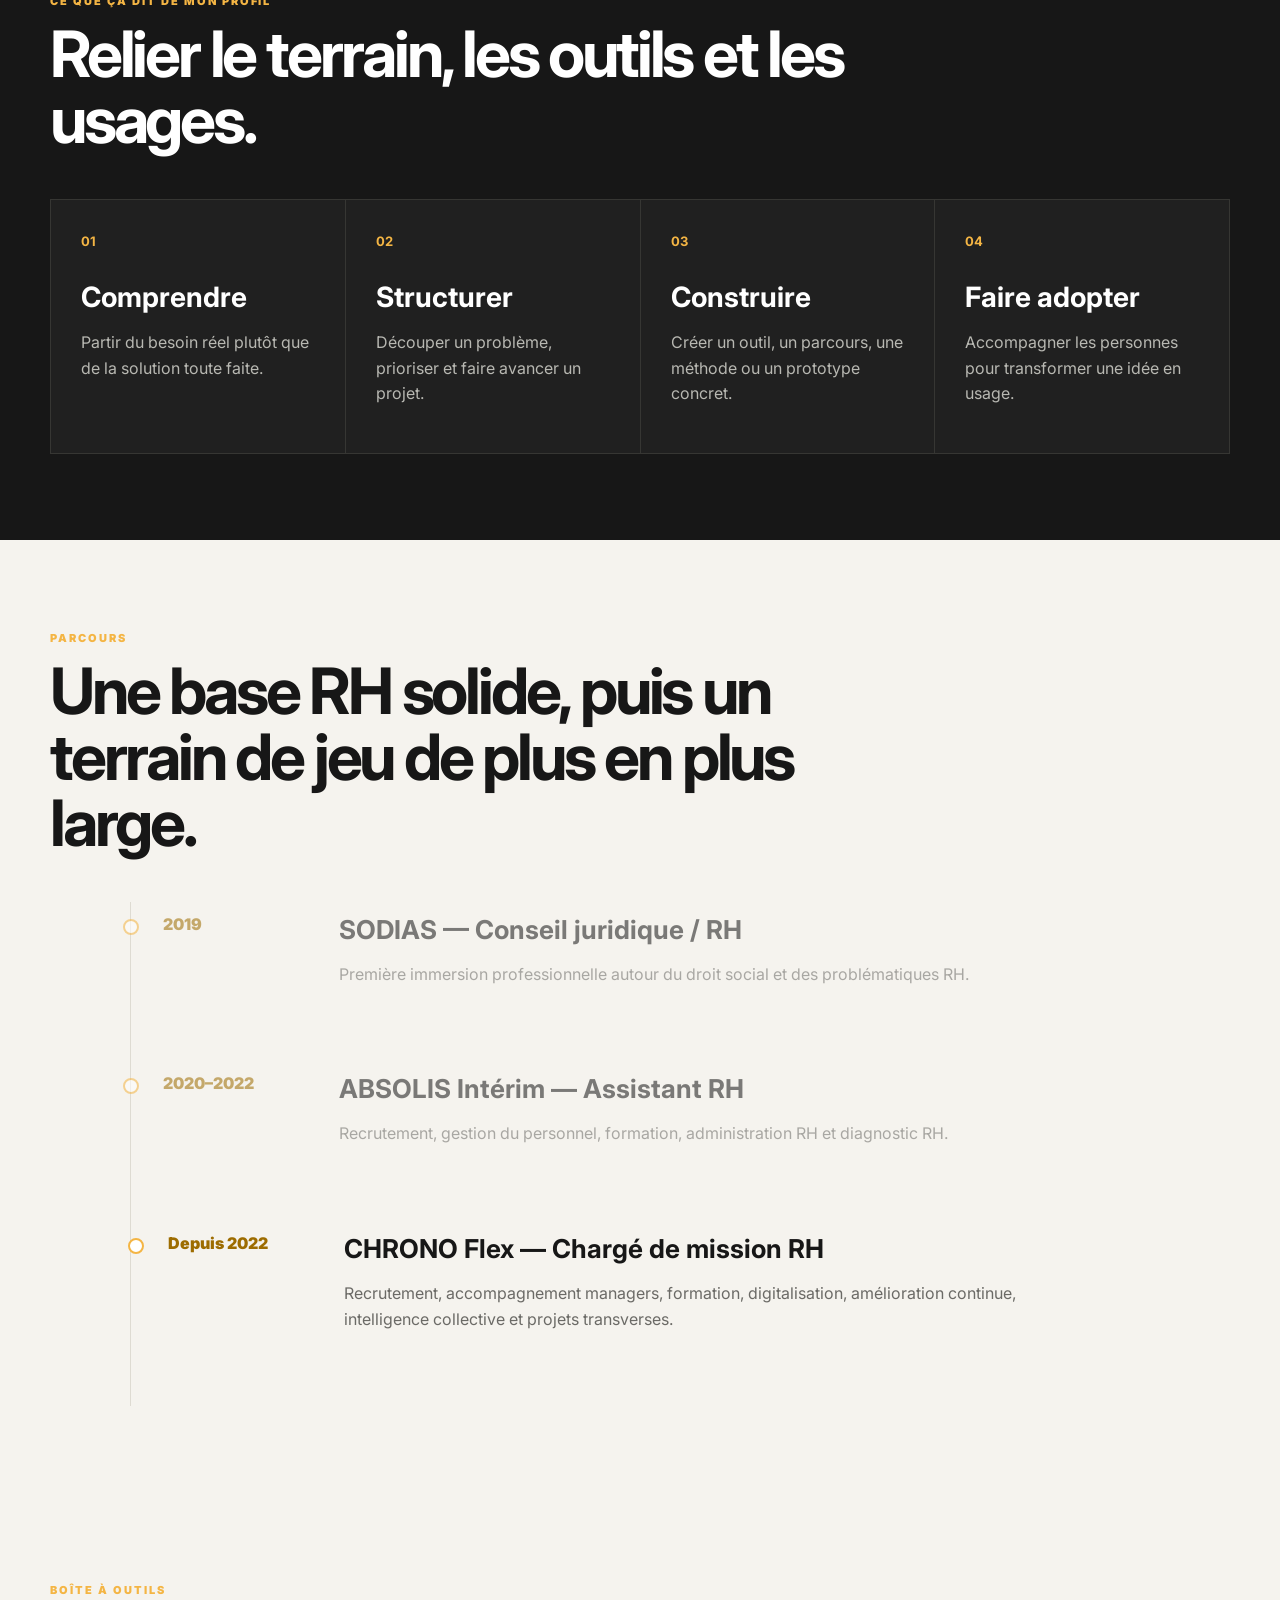
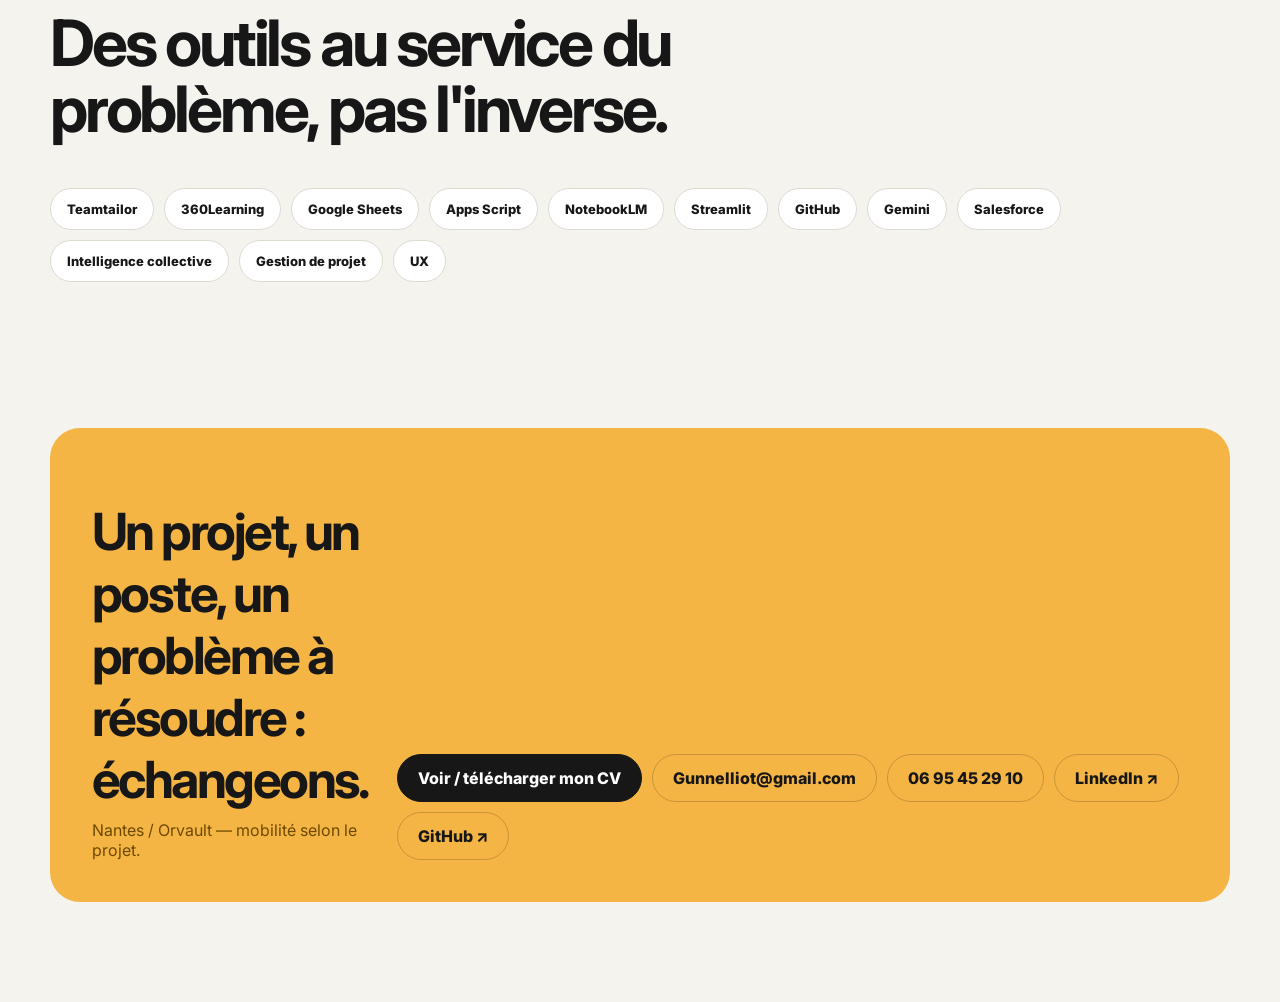
==== commit 68703da6: "Improve portrait sharpness in hero" ====
--- a/index.html
+++ b/index.html
@@ -55,7 +55,7 @@
       <div class="hero-lab" aria-label="Portrait et domaines d'expertise d'Elliot Gunn">
         <div class="lab-glow"></div>
         <div class="profile-photo-frame">
-          <img src="[data-uri]" alt="Portrait d'Elliot Gunn" loading="eager" decoding="async" />
+          <img src="[data-uri]" alt="Portrait d'Elliot Gunn" loading="eager" decoding="async" />
         </div>
         <div class="lab-card lab-a">Recrutement</div>
         <div class="lab-card lab-b">Formation</div>
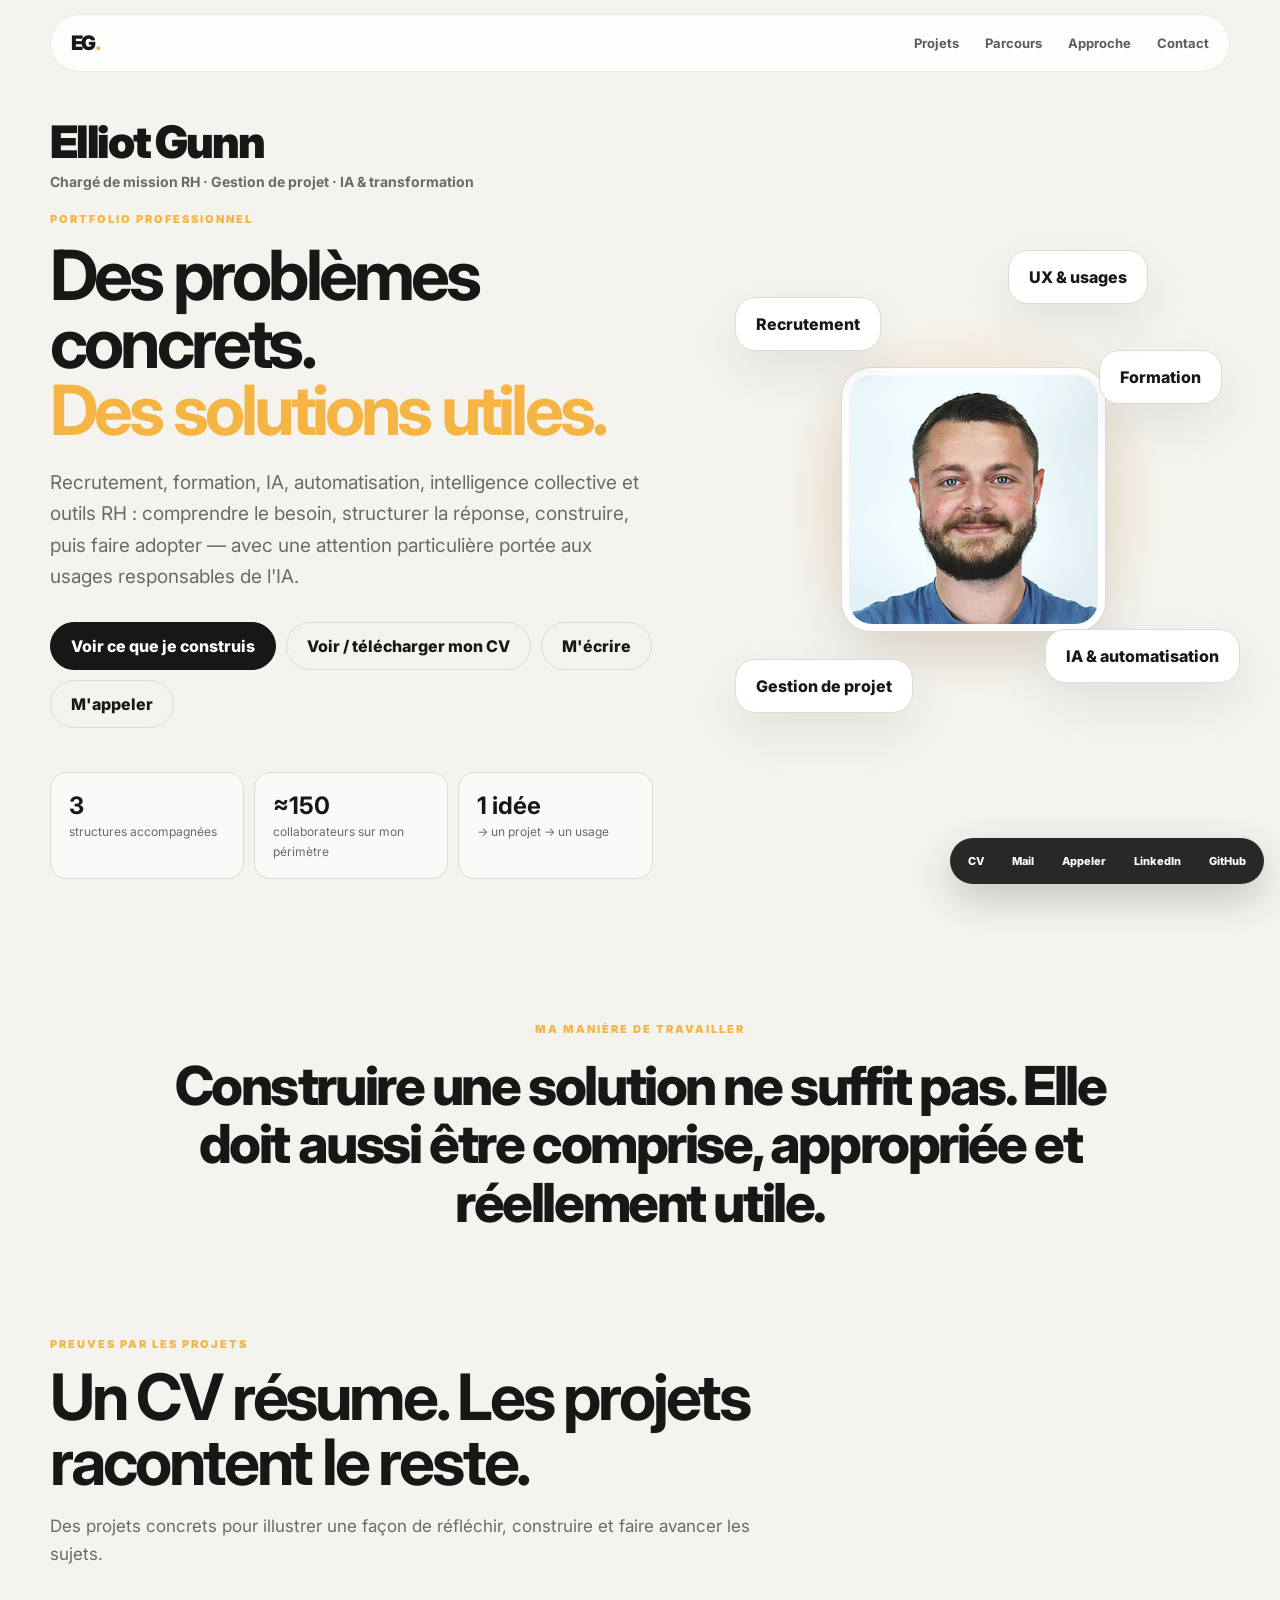
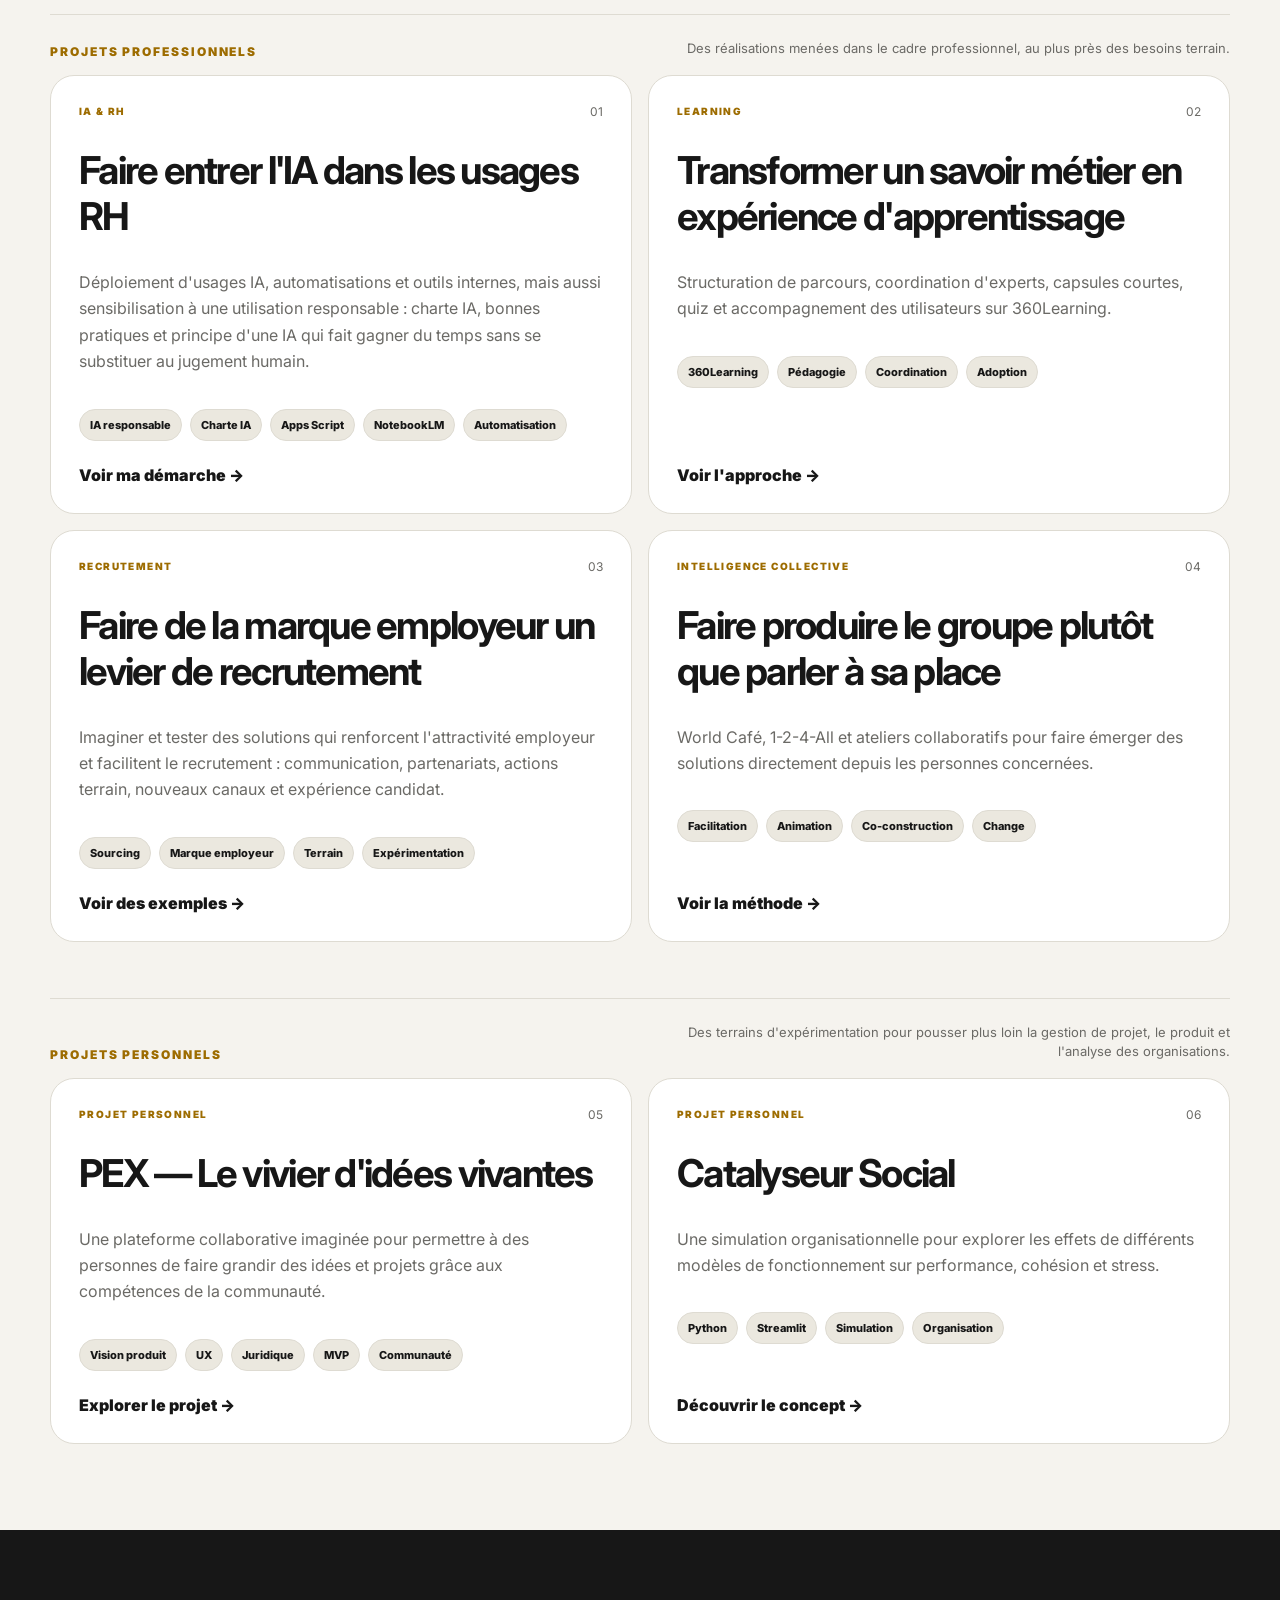
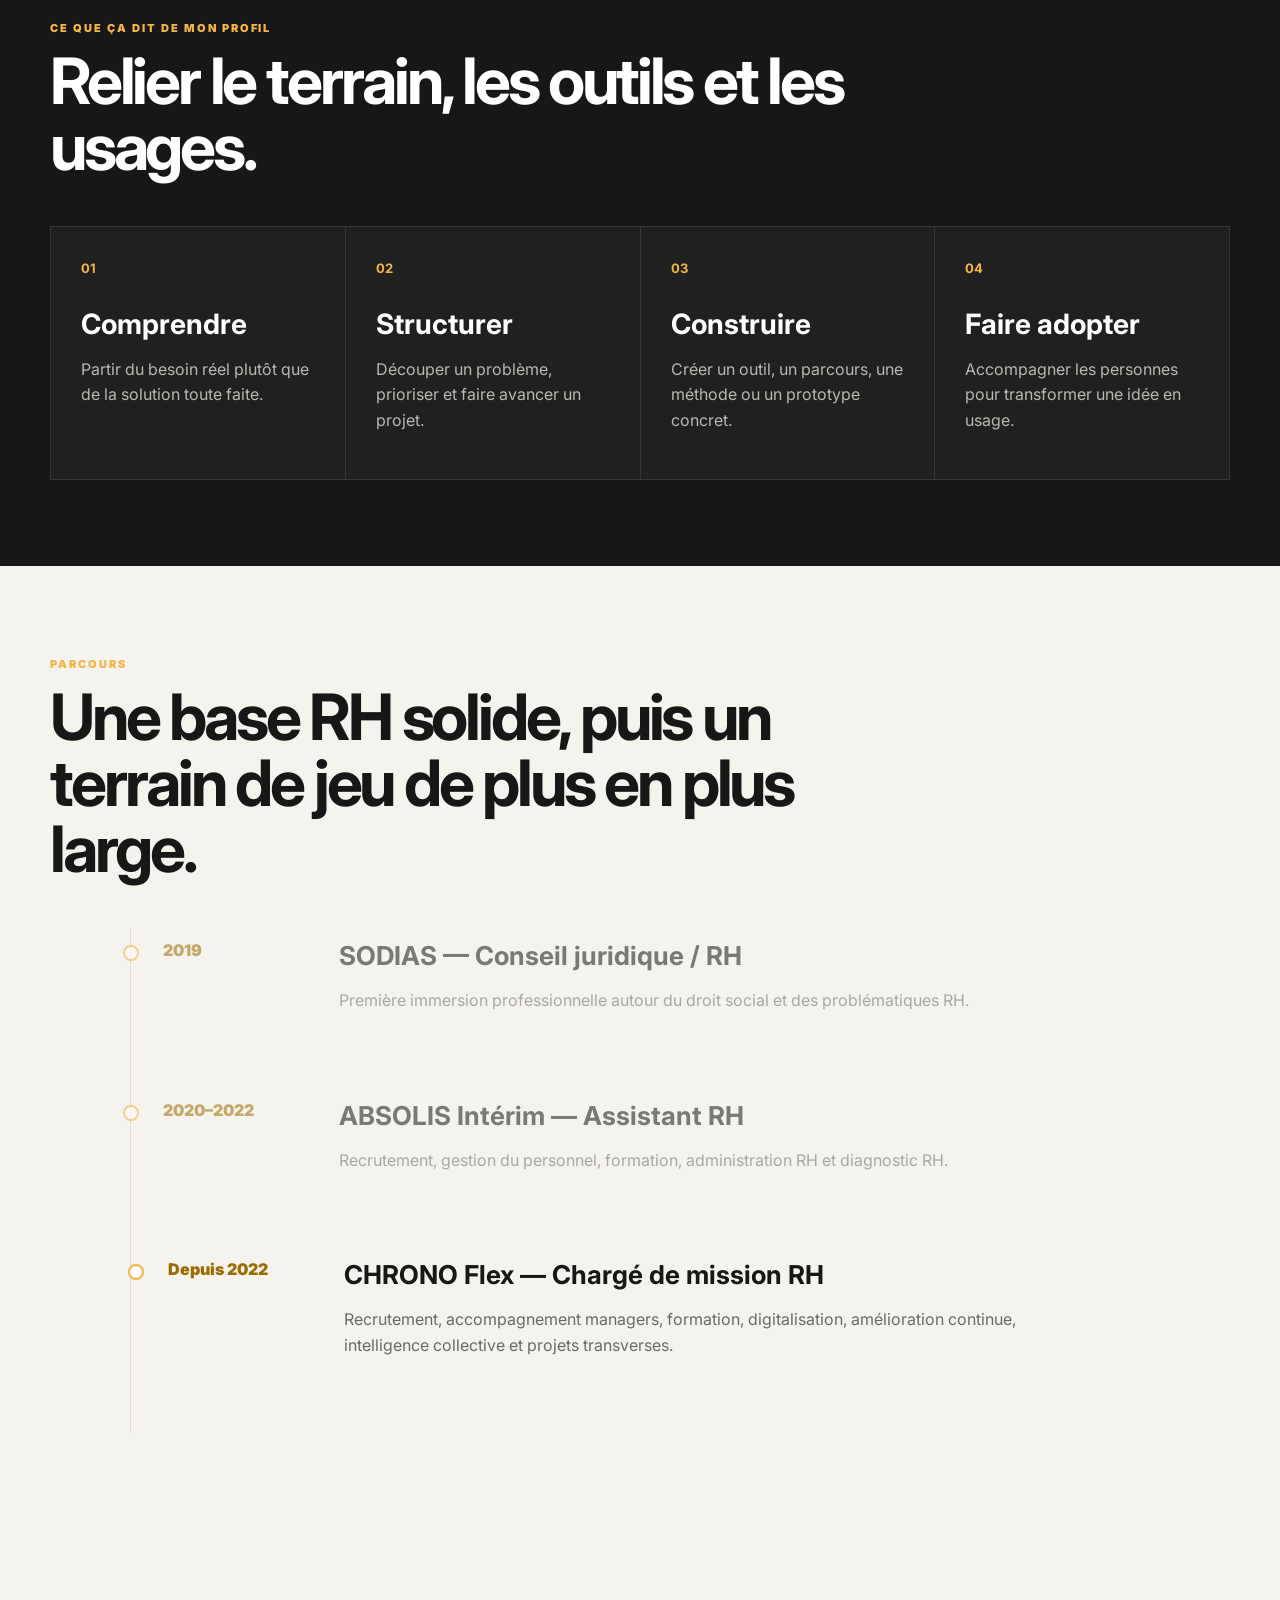
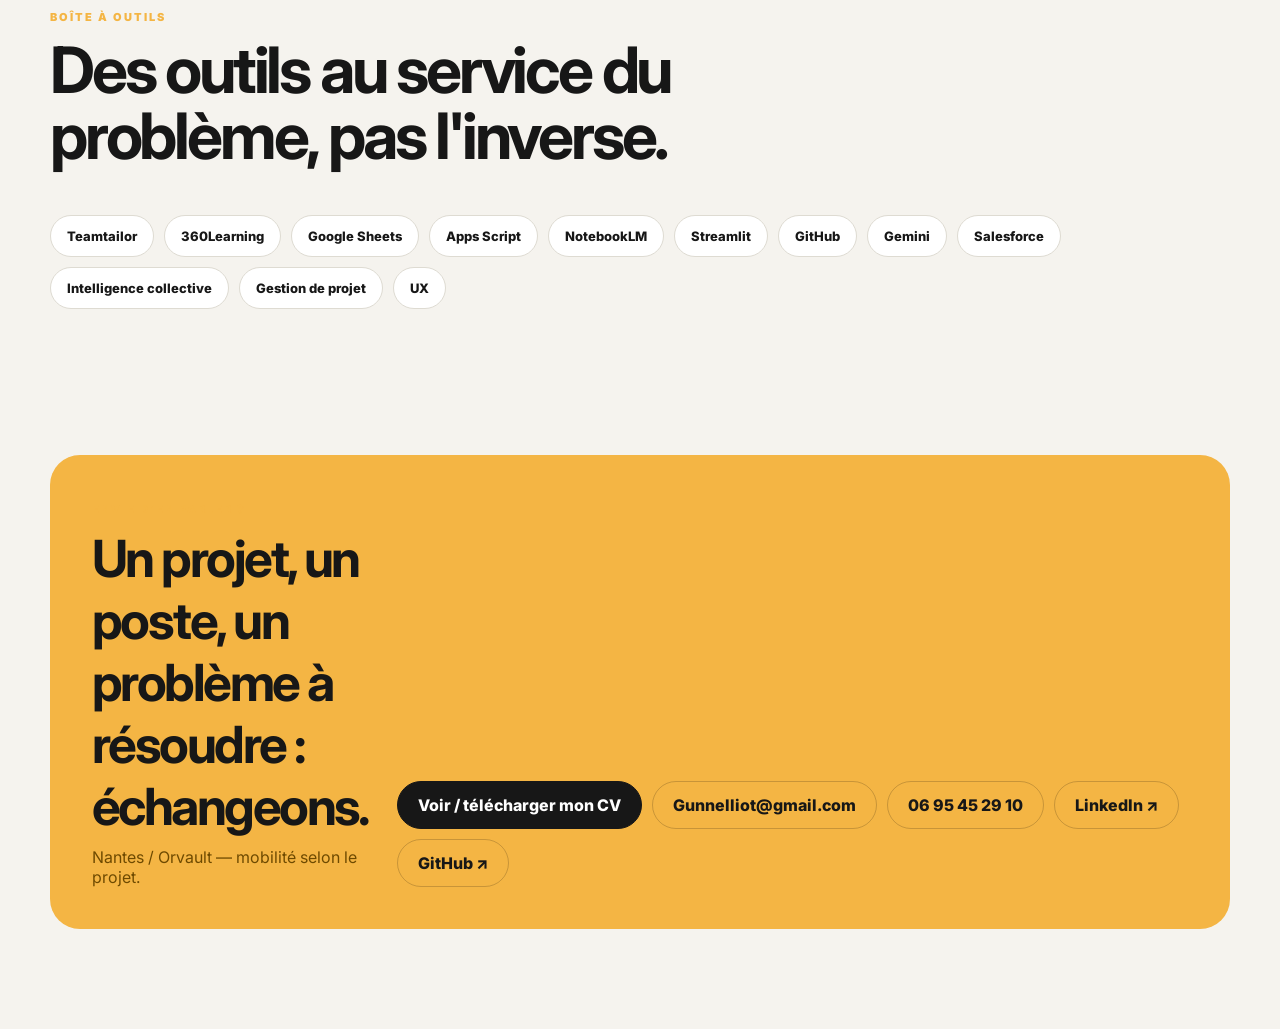
==== commit 796f560f: "Sharpen portrait and reposition recruitment around employer brand" ====
--- a/index.html
+++ b/index.html
@@ -55,7 +55,7 @@
       <div class="hero-lab" aria-label="Portrait et domaines d'expertise d'Elliot Gunn">
         <div class="lab-glow"></div>
         <div class="profile-photo-frame">
-          <img src="[data-uri]" alt="Portrait d'Elliot Gunn" loading="eager" decoding="async" />
+          <img src="[data-uri]" alt="Portrait d'Elliot Gunn" loading="eager" decoding="async" />
         </div>
         <div class="lab-card lab-a">Recrutement</div>
         <div class="lab-card lab-b">Formation</div>
@@ -123,10 +123,11 @@
             <span class="project-tag">RECRUTEMENT</span>
             <span class="project-index">03</span>
           </div>
-          <h3>Recruter quand les méthodes classiques ne suffisent plus</h3>
-          <p>
-            Proactivité, veille, personas, actions terrain et nouveaux canaux
-            pour aller chercher les candidats là où ils sont réellement.
+          <h3>Faire de la marque employeur un levier de recrutement</h3>
+          <p>
+            Imaginer et tester des solutions qui renforcent l'attractivité employeur
+            et facilitent le recrutement : communication, partenariats, actions terrain,
+            nouveaux canaux et expérience candidat.
           </p>
           <div class="project-skills">
             <span>Sourcing</span><span>Marque employeur</span><span>Terrain</span><span>Expérimentation</span>
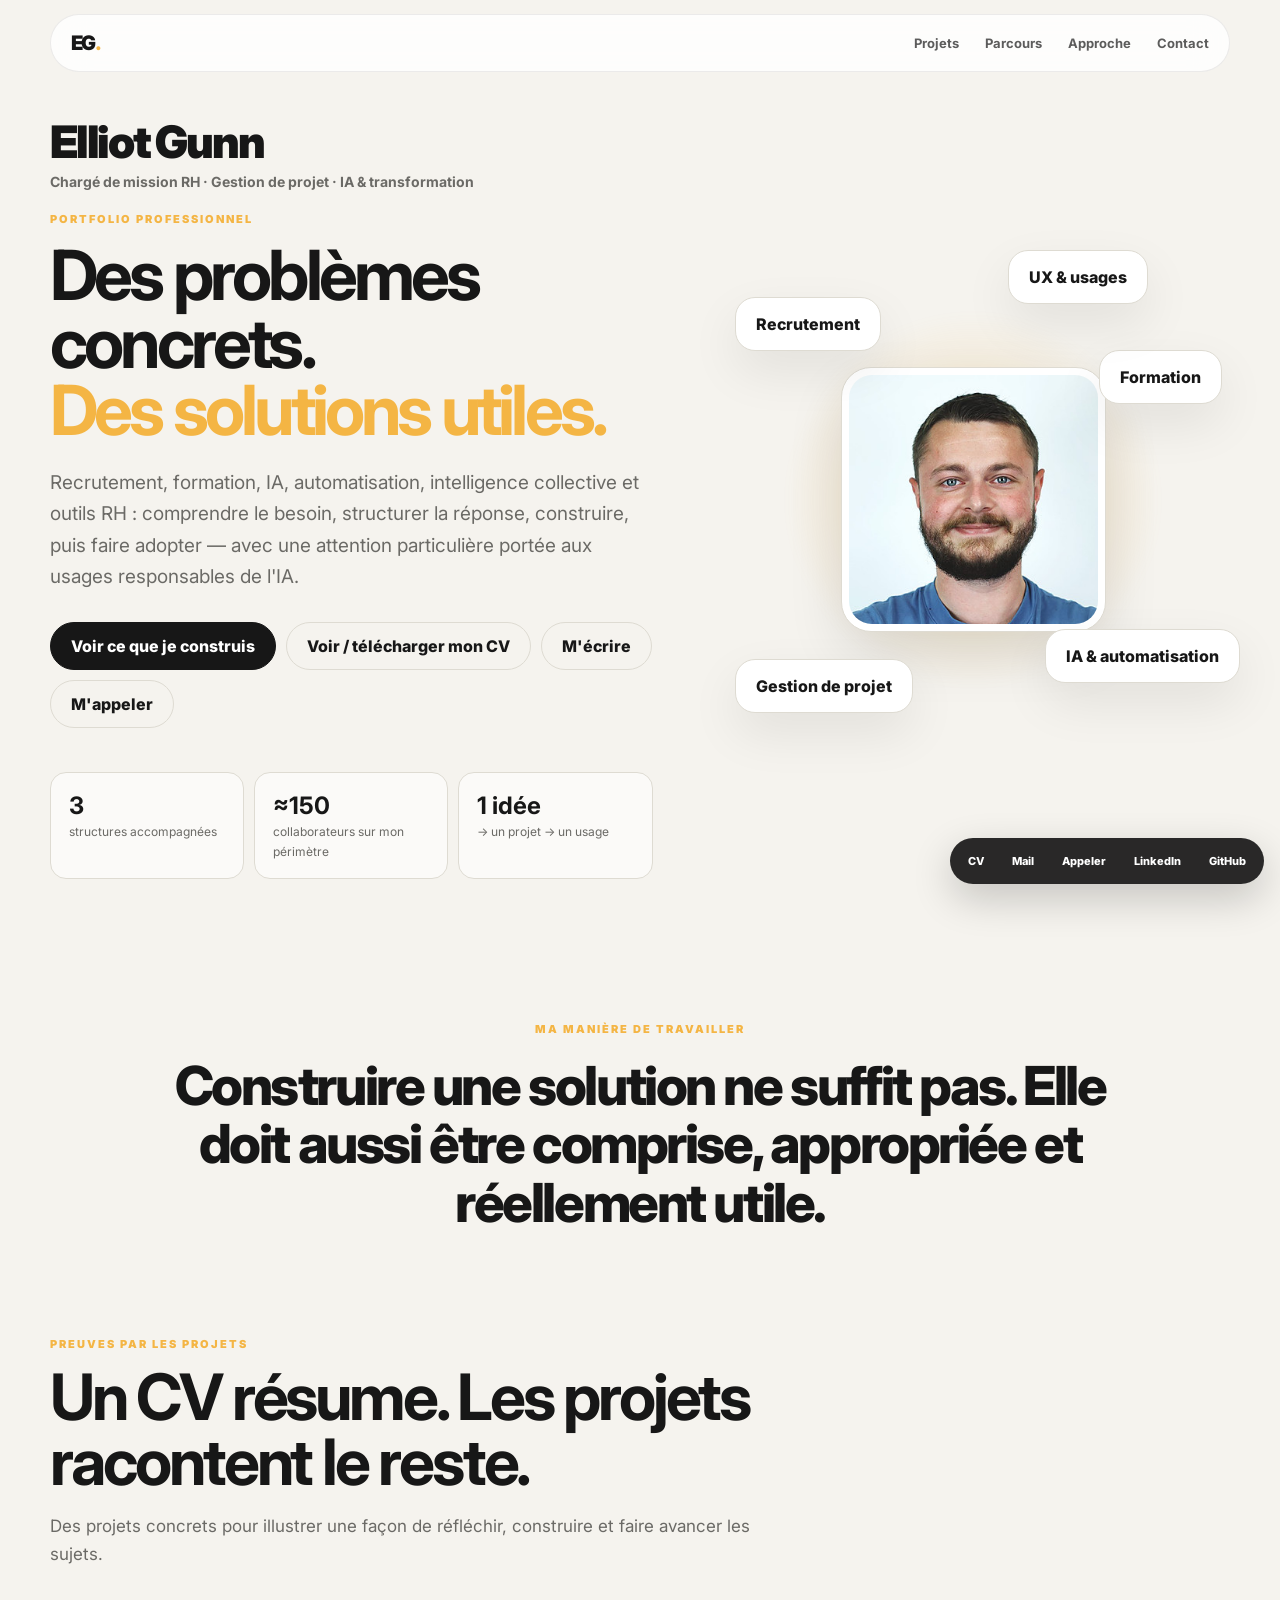
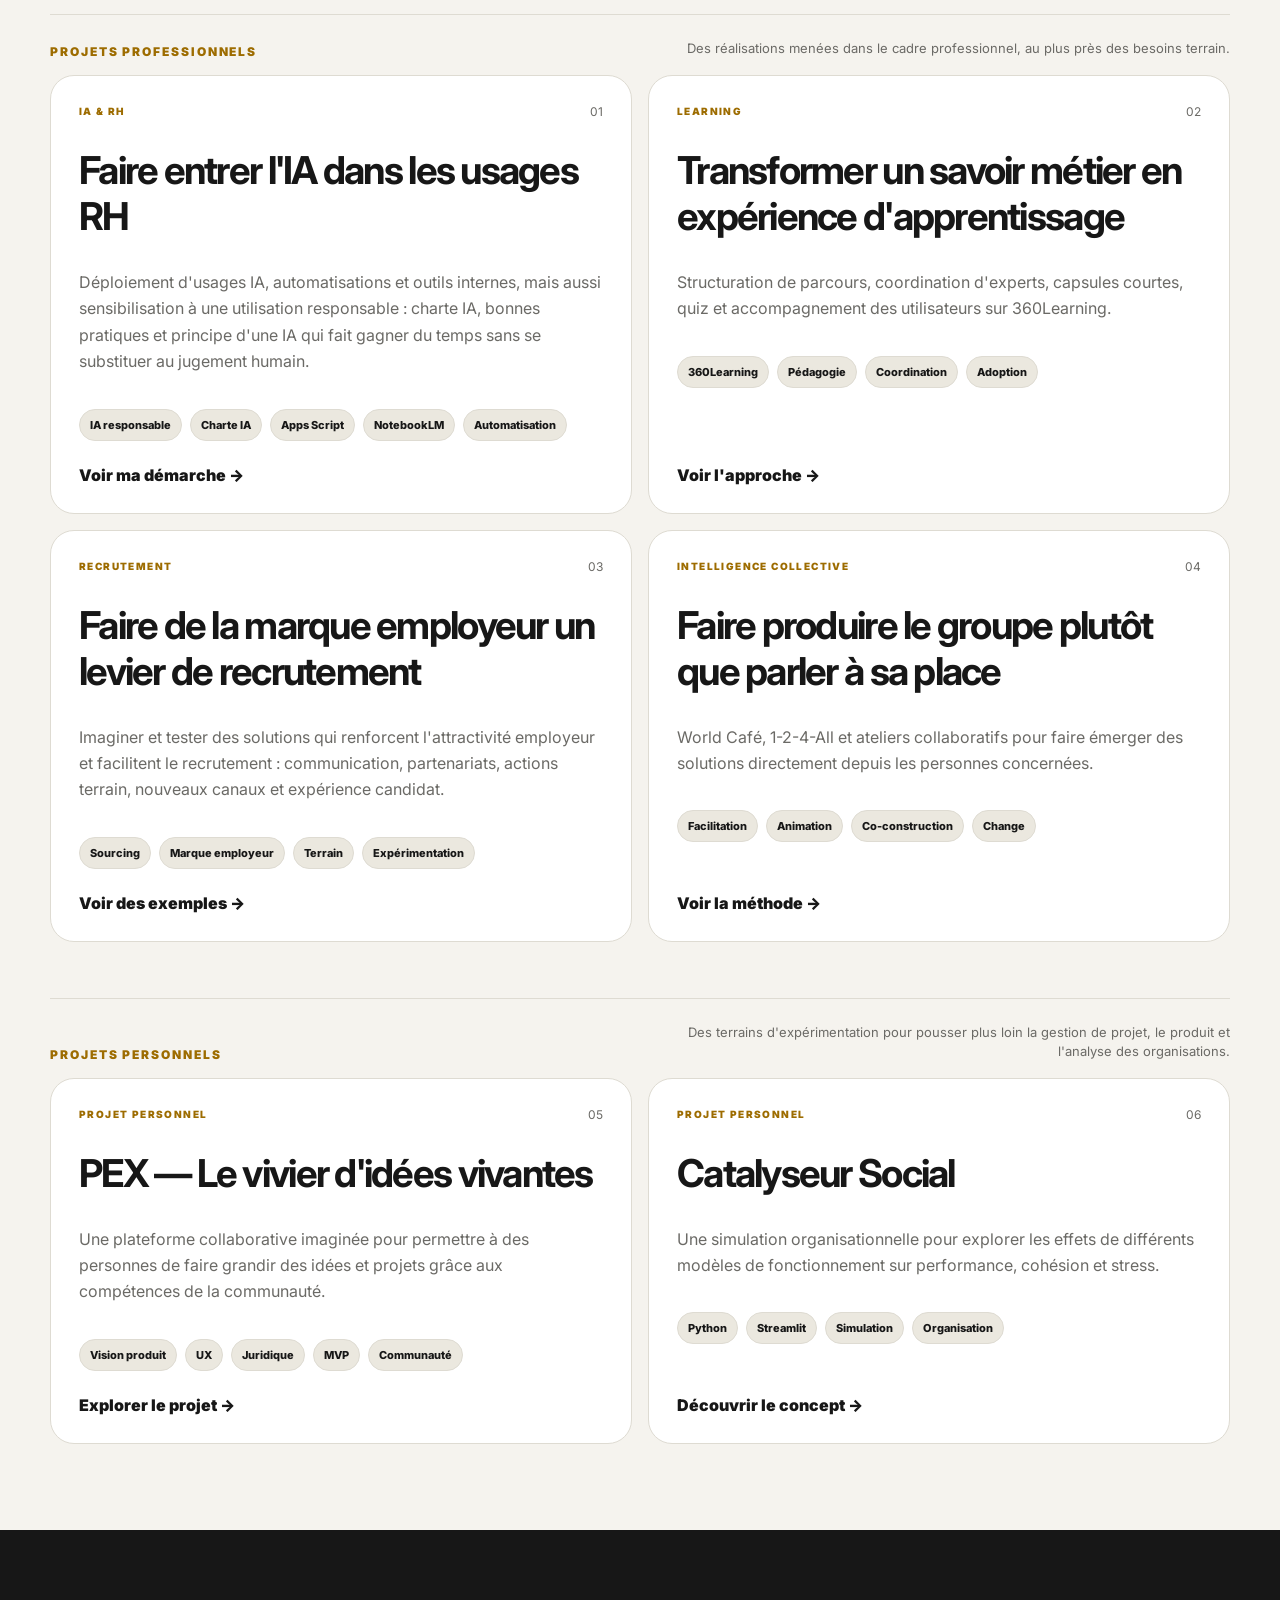
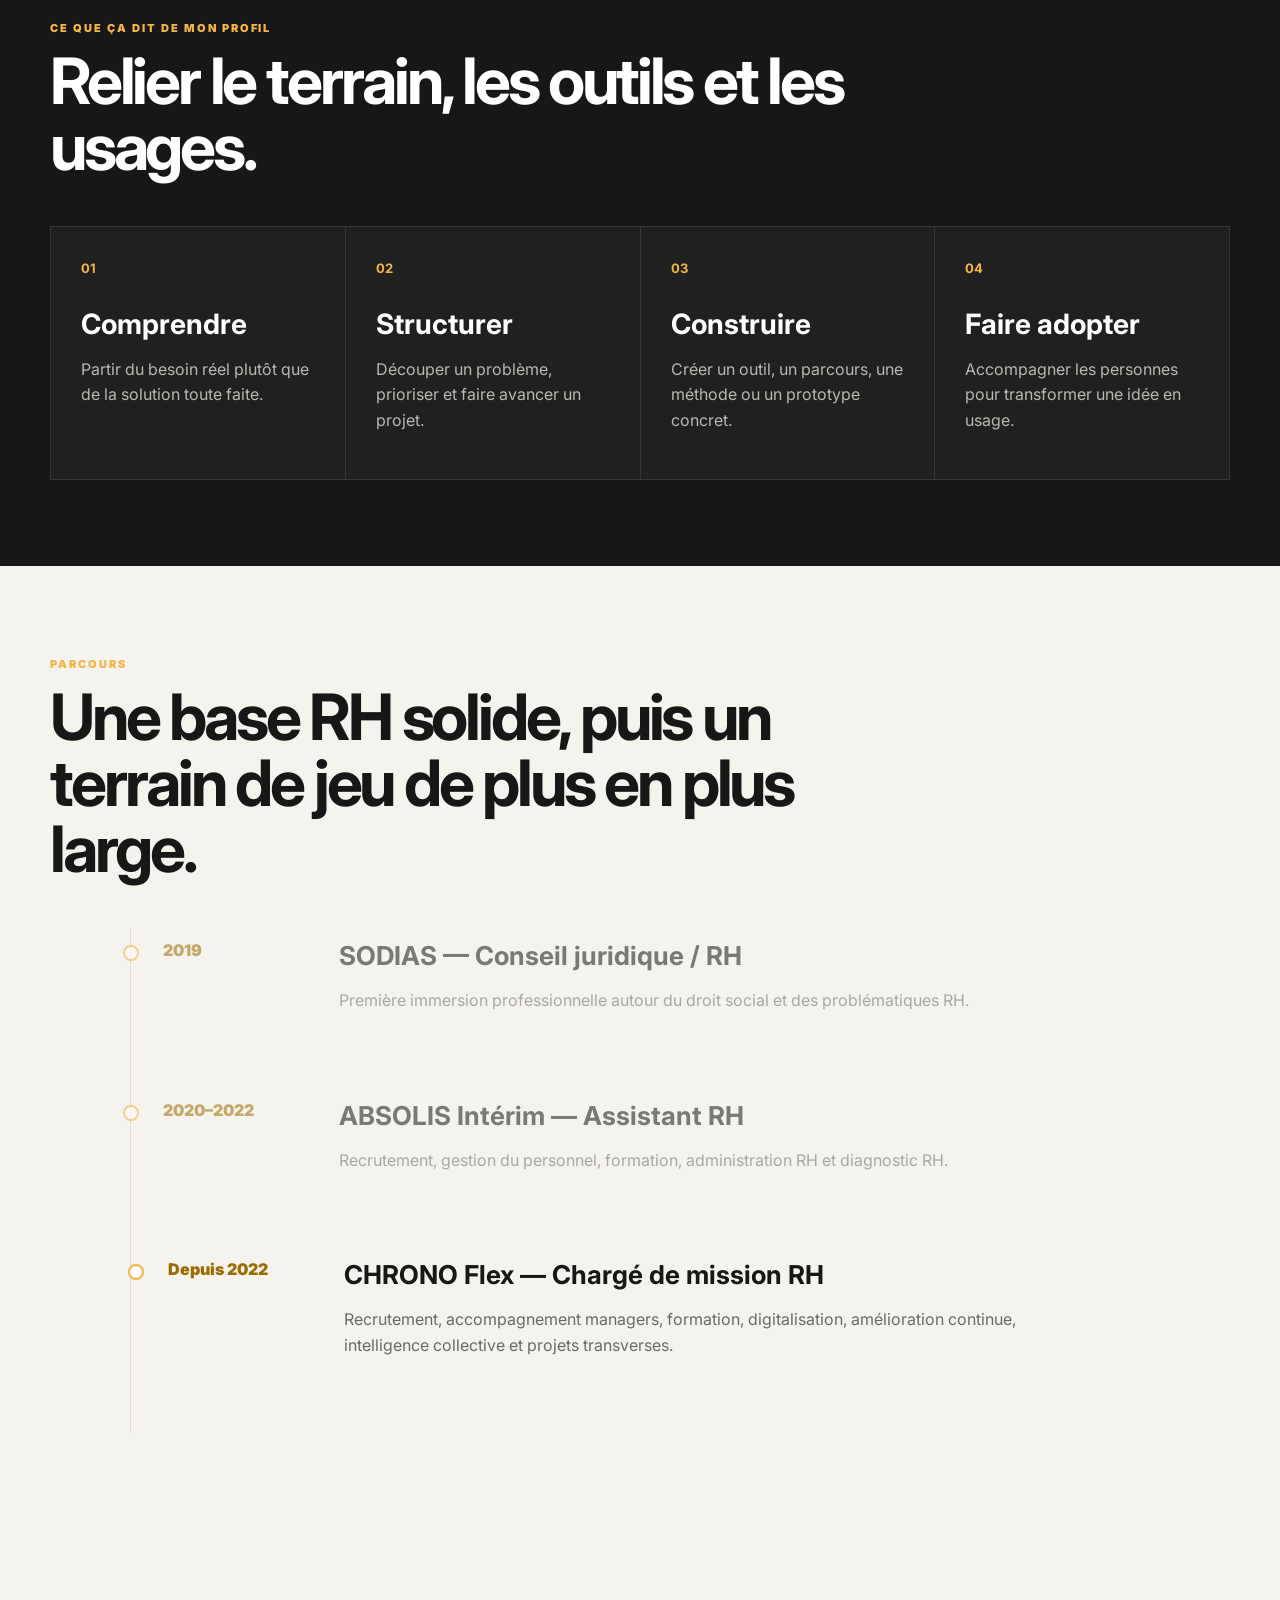
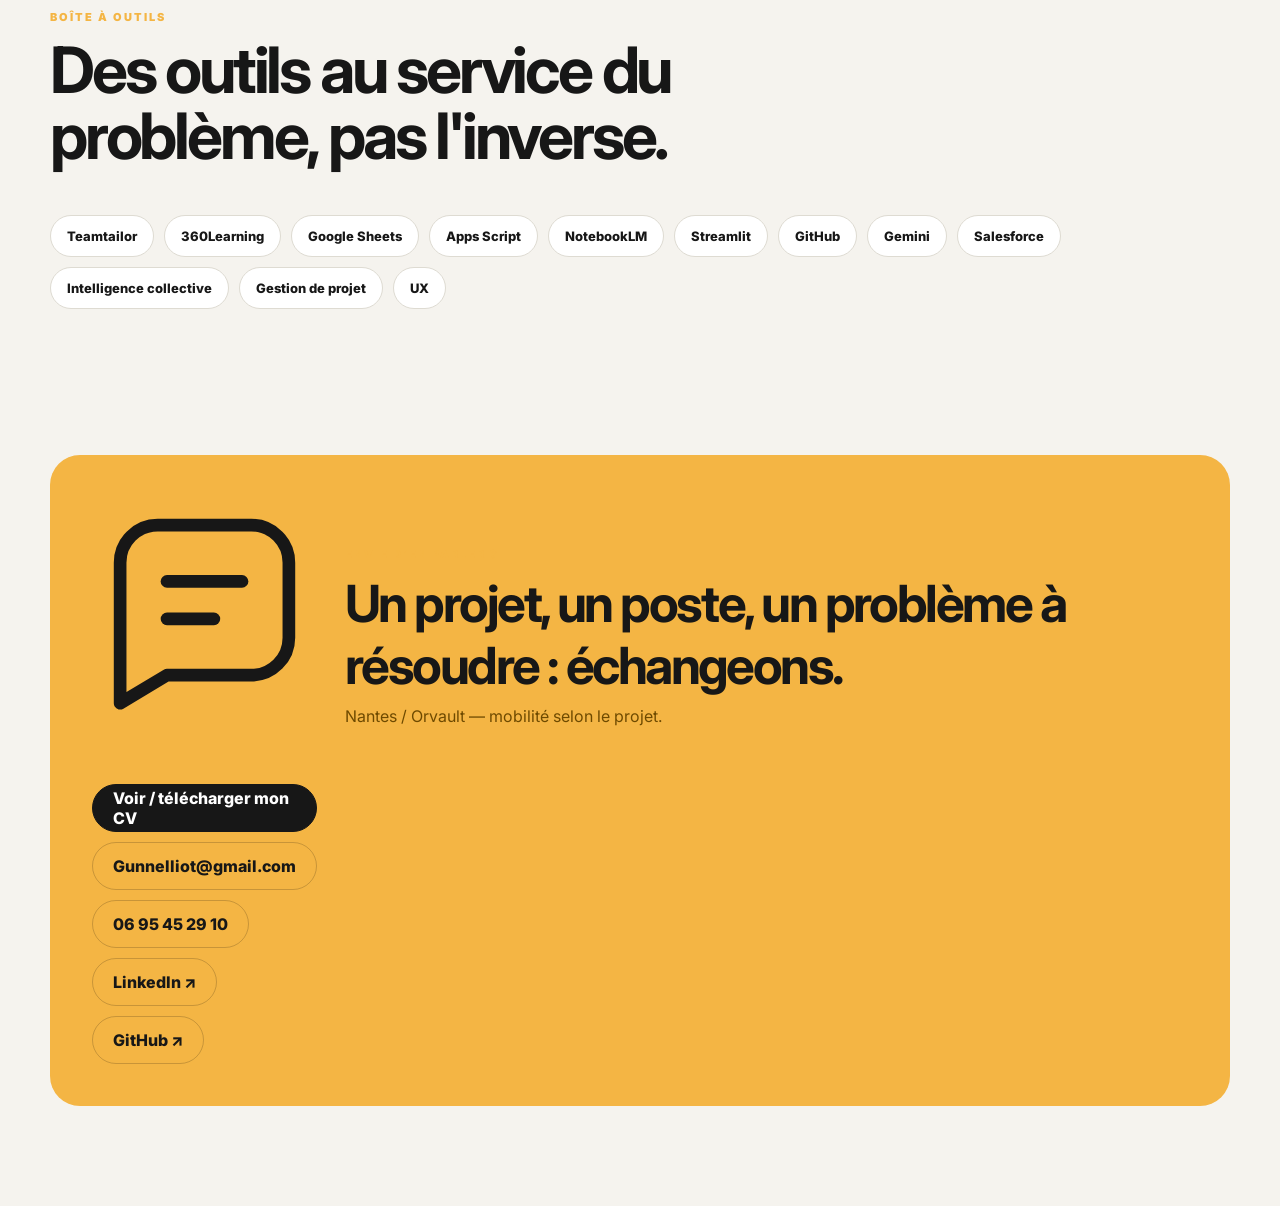
==== commit 765be69d: "Add conversation icon to contact section" ====
--- a/index.html
+++ b/index.html
@@ -251,6 +251,13 @@
     </section>
 
     <section class="cta-section" id="contact">
+      <div class="cta-icon" aria-hidden="true">
+        <svg viewBox="0 0 24 24" fill="none" stroke="currentColor" stroke-width="1.35" stroke-linecap="round" stroke-linejoin="round">
+          <path d="M21 15a4 4 0 0 1-4 4H8l-5 3V7a4 4 0 0 1 4-4h10a4 4 0 0 1 4 4z"/>
+          <path d="M8 9h8"/>
+          <path d="M8 13h5"/>
+        </svg>
+      </div>
       <div>
         <span>ENVIE D'EN PARLER ?</span>
         <h2>Un projet, un poste, un problème à résoudre : échangeons.</h2>
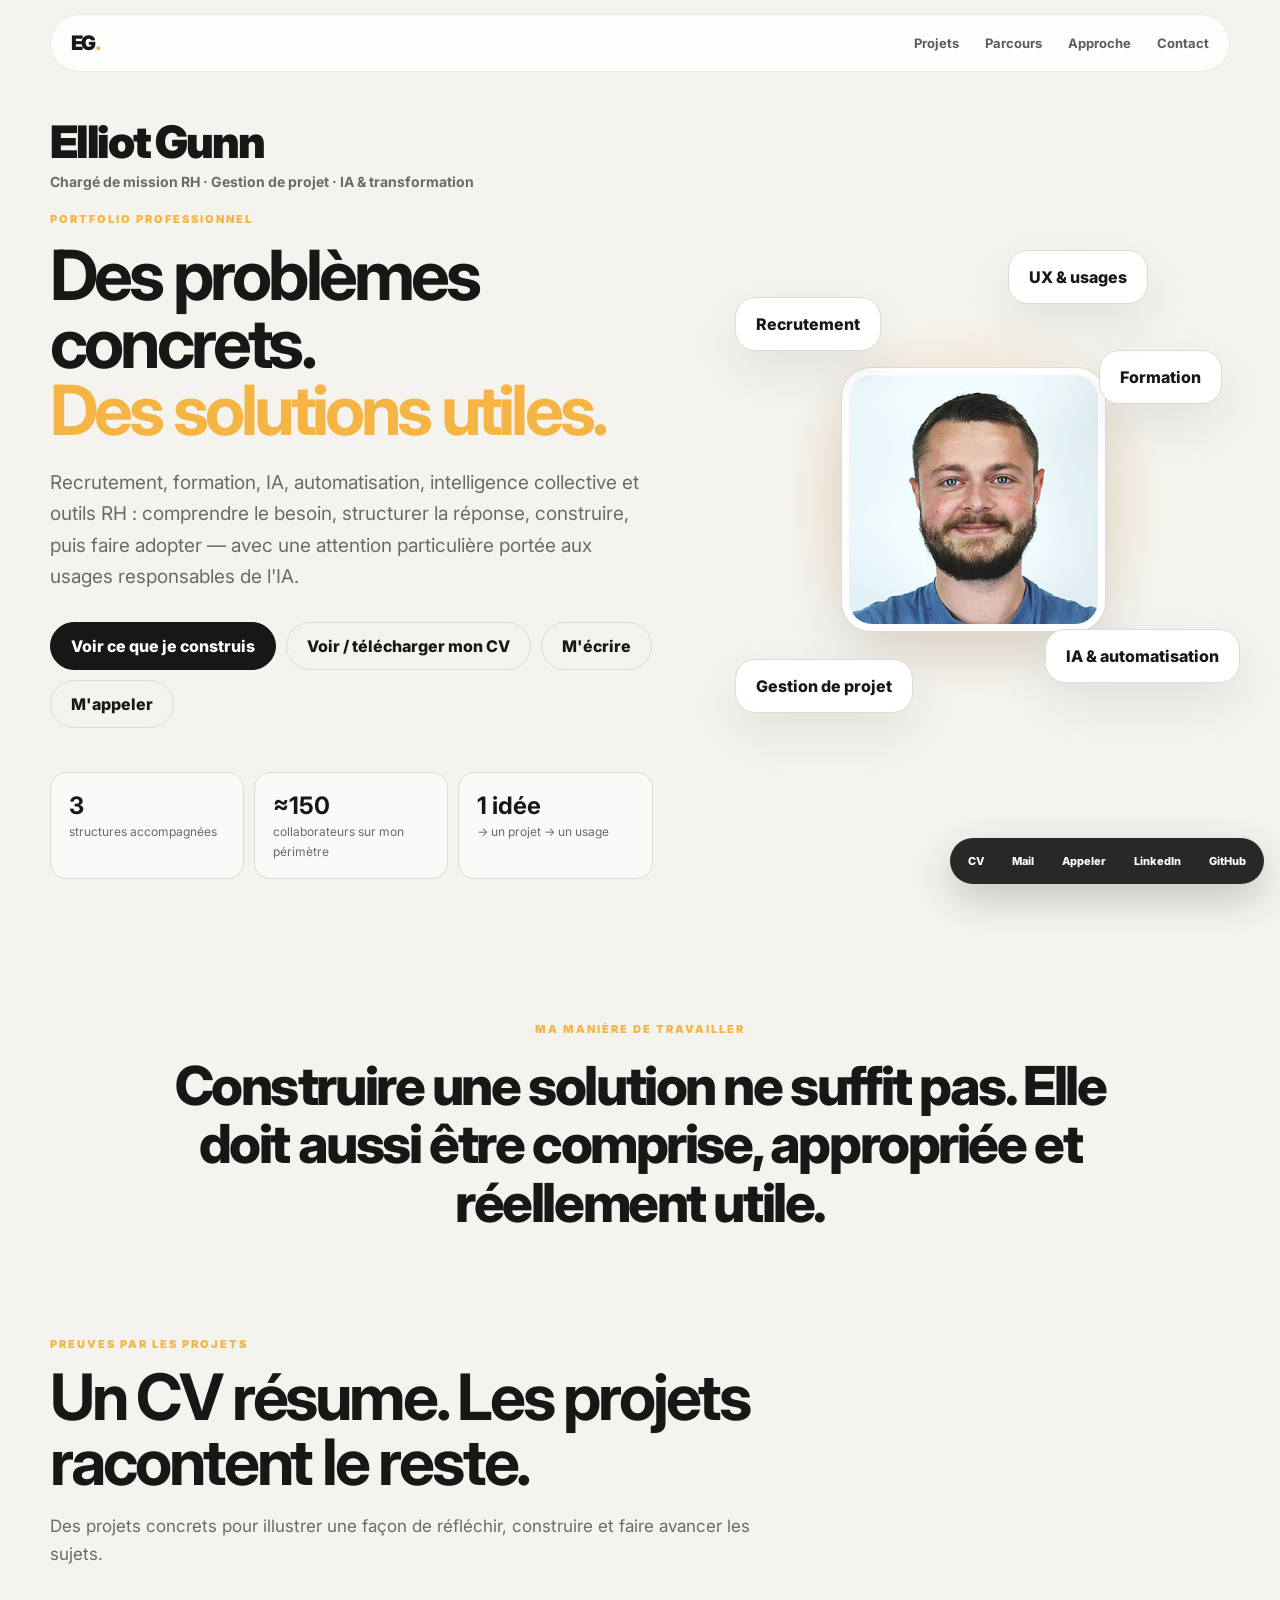
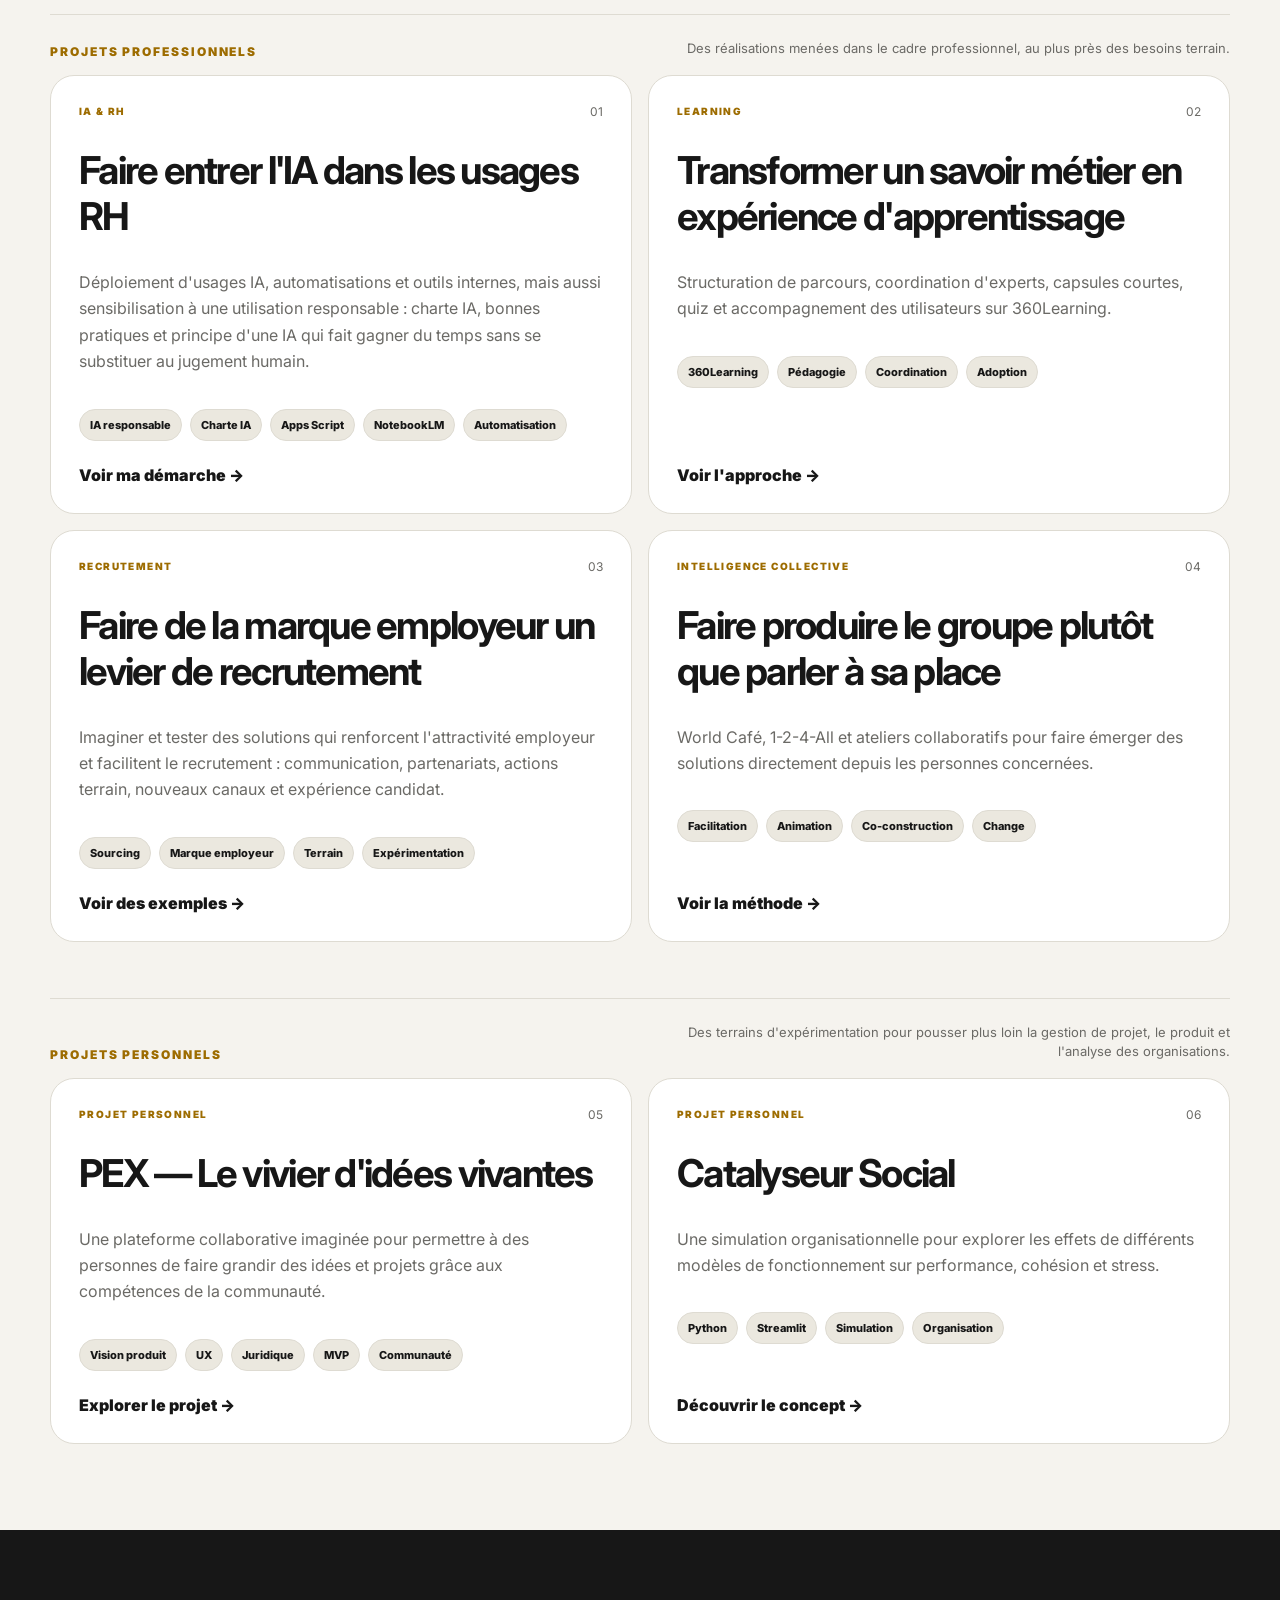
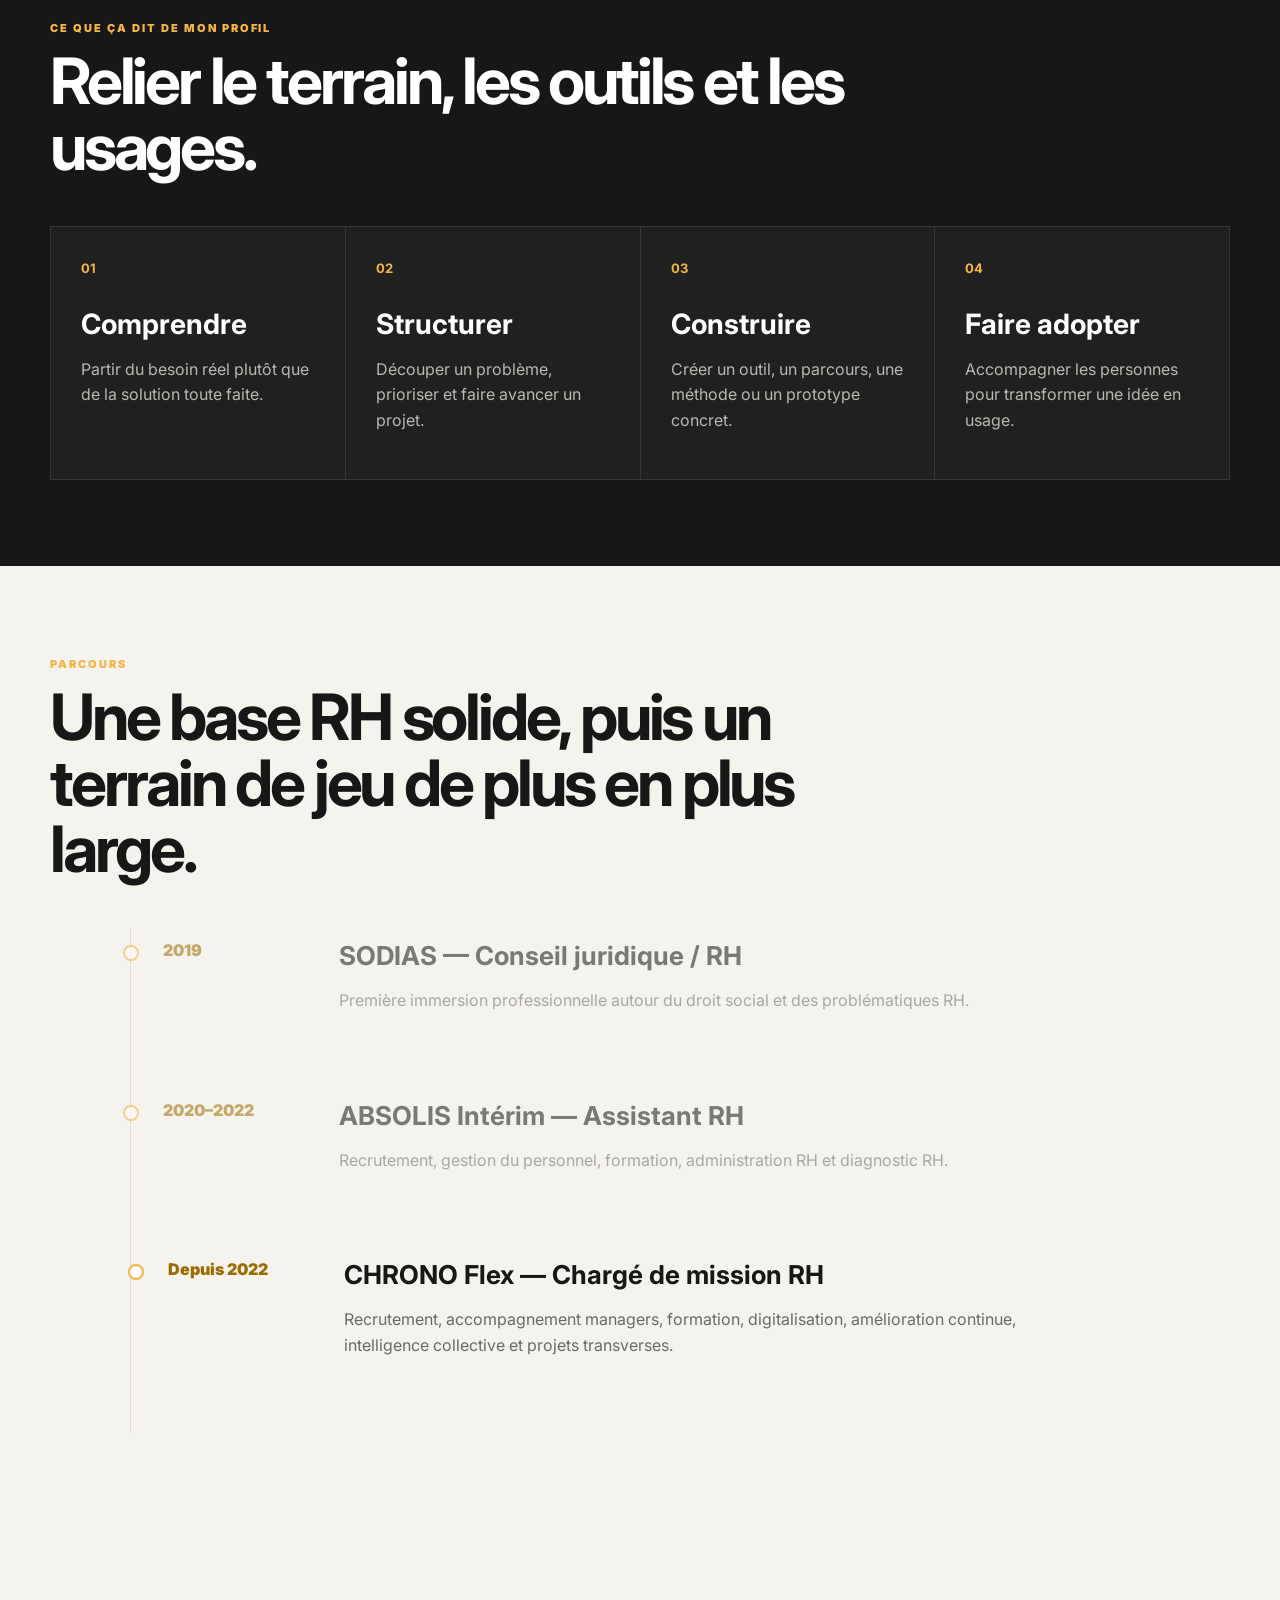
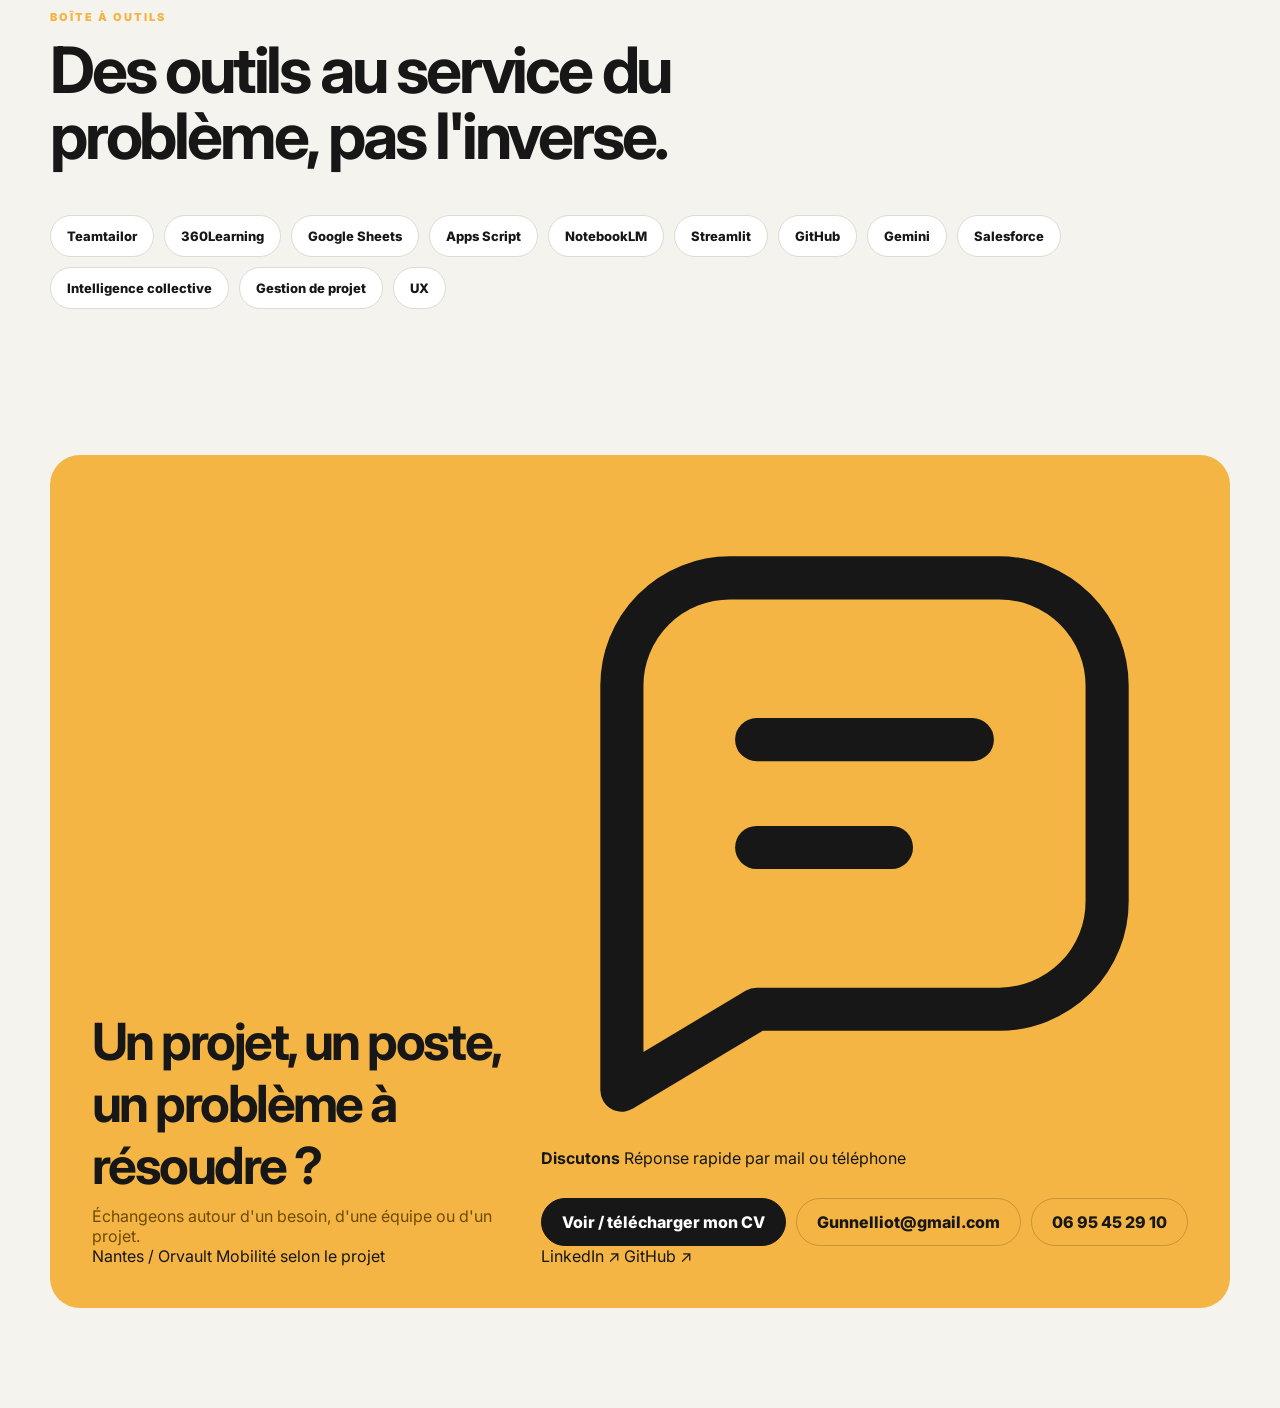
==== commit 9b817e1b: "Redesign contact section with structured conversation card" ====
--- a/index.html
+++ b/index.html
@@ -251,24 +251,41 @@
     </section>
 
     <section class="cta-section" id="contact">
-      <div class="cta-icon" aria-hidden="true">
-        <svg viewBox="0 0 24 24" fill="none" stroke="currentColor" stroke-width="1.35" stroke-linecap="round" stroke-linejoin="round">
-          <path d="M21 15a4 4 0 0 1-4 4H8l-5 3V7a4 4 0 0 1 4-4h10a4 4 0 0 1 4 4z"/>
-          <path d="M8 9h8"/>
-          <path d="M8 13h5"/>
-        </svg>
-      </div>
-      <div>
+      <div class="cta-copy">
         <span>ENVIE D'EN PARLER ?</span>
-        <h2>Un projet, un poste, un problème à résoudre : échangeons.</h2>
-        <p>Nantes / Orvault — mobilité selon le projet.</p>
-      </div>
-      <div class="cta-actions">
-        <a class="primary link-button" href="cv.html">Voir / télécharger mon CV</a>
-        <a class="secondary link-button" href="mailto:Gunnelliot@gmail.com">Gunnelliot@gmail.com</a>
-        <a class="secondary link-button" href="tel:+33695452910">06 95 45 29 10</a>
-        <a class="secondary link-button" href="https://www.linkedin.com/in/elliot-gunn-80b389174/" target="_blank" rel="noopener noreferrer">LinkedIn ↗</a>
-        <a class="secondary link-button" href="https://github.com/TamoOto" target="_blank" rel="noopener noreferrer">GitHub ↗</a>
+        <h2>Un projet, un poste, un problème à résoudre ?</h2>
+        <p>Échangeons autour d'un besoin, d'une équipe ou d'un projet.</p>
+        <div class="cta-chips">
+          <span>Nantes / Orvault</span>
+          <span>Mobilité selon le projet</span>
+        </div>
+      </div>
+
+      <div class="cta-panel">
+        <div class="cta-panel-head">
+          <div class="cta-icon-small" aria-hidden="true">
+            <svg viewBox="0 0 24 24" fill="none" stroke="currentColor" stroke-width="1.6" stroke-linecap="round" stroke-linejoin="round">
+              <path d="M21 15a4 4 0 0 1-4 4H8l-5 3V7a4 4 0 0 1 4-4h10a4 4 0 0 1 4 4z"/>
+              <path d="M8 9h8"/>
+              <path d="M8 13h5"/>
+            </svg>
+          </div>
+          <div>
+            <strong>Discutons</strong>
+            <span>Réponse rapide par mail ou téléphone</span>
+          </div>
+        </div>
+
+        <div class="cta-actions">
+          <a class="primary link-button" href="cv.html">Voir / télécharger mon CV</a>
+          <a class="secondary link-button" href="mailto:Gunnelliot@gmail.com">Gunnelliot@gmail.com</a>
+          <a class="secondary link-button" href="tel:+33695452910">06 95 45 29 10</a>
+        </div>
+
+        <div class="cta-socials">
+          <a href="https://www.linkedin.com/in/elliot-gunn-80b389174/" target="_blank" rel="noopener noreferrer">LinkedIn ↗</a>
+          <a href="https://github.com/TamoOto" target="_blank" rel="noopener noreferrer">GitHub ↗</a>
+        </div>
       </div>
     </section>
   </main>
--- a/styles.css
+++ b/styles.css
@@ -41,9 +41,9 @@
 .numbers-section{width:100vw;margin-left:calc(50% - 50vw);padding-left:max(16px,calc((100vw - 1180px)/2));padding-right:max(16px,calc((100vw - 1180px)/2));background:var(--dark);color:#fff}.section-heading.light h2{color:#fff}.strength-grid{display:grid;grid-template-columns:repeat(4,1fr);gap:1px;background:#363633;border:1px solid #363633}.strength-grid>div{background:#202020;padding:30px;min-height:240px}.strength-grid strong{color:var(--accent);font-size:13px}.strength-grid h3{font-size:28px;margin:30px 0 12px}.strength-grid p{color:#b8b8b2;line-height:1.6}
 .timeline{border-left:1px solid var(--line);margin-left:80px}.timeline-item{position:relative;display:grid;grid-template-columns:150px 1fr;gap:26px;padding:12px 0 58px 32px;opacity:.55;transition:.2s ease}.timeline-item:before{content:"";position:absolute;left:-8px;top:17px;width:12px;height:12px;border-radius:50%;background:#fff;border:2px solid var(--accent)}.timeline-item:hover,.timeline-item.active{opacity:1;transform:translateX(5px)}.timeline-year{font-weight:900;color:#9d6c00}.timeline-content h3{font-size:26px;margin:0 0 10px}.timeline-content p{max-width:720px;line-height:1.65;color:var(--muted)}
 .skill-cloud{display:flex;flex-wrap:wrap;gap:10px}.skill-cloud span{background:#fff;border:1px solid var(--line);border-radius:999px;padding:12px 16px;font-size:13px;font-weight:800}
-.cta-section{margin:60px 0 100px;background:var(--accent);border-radius:30px;padding:42px;display:grid;grid-template-columns:1fr auto;gap:28px;align-items:end}.cta-section h2{font-size:clamp(32px,4vw,54px);letter-spacing:-.05em;margin:10px 0}.cta-section p{margin:0;color:#6e4a00}.cta-section .secondary{border-color:rgba(0,0,0,.18)}
+.cta-section{position:relative;overflow:hidden;margin:60px 0 100px;background:var(--accent);border-radius:30px;padding:42px;display:grid;grid-template-columns:1fr auto;gap:28px;align-items:end}.cta-icon{position:absolute;top:34px;right:44px;width:150px;height:150px;color:rgba(23,23,23,.10);pointer-events:none}.cta-icon svg{width:100%;height:100%;display:block}.cta-section h2{font-size:clamp(32px,4vw,54px);letter-spacing:-.05em;margin:10px 0}.cta-section p{margin:0;color:#6e4a00}.cta-section .secondary{border-color:rgba(0,0,0,.18)}
 .contact-dock{position:fixed;right:16px;bottom:16px;display:flex;gap:6px;background:rgba(23,23,23,.92);padding:7px;border-radius:999px;z-index:90;box-shadow:0 14px 40px rgba(0,0,0,.2)}.contact-dock a{color:#fff;font-size:11px;font-weight:800;padding:9px 11px;border-radius:999px}.contact-dock a:hover{background:#333}
 .project-modal{position:fixed;inset:0;z-index:500;display:none}.project-modal.open{display:block}.modal-backdrop{position:absolute;inset:0;background:rgba(0,0,0,.6);backdrop-filter:blur(5px)}.modal-panel{position:absolute;right:0;top:0;height:100%;width:min(680px,92vw);background:var(--bg);padding:70px 42px;overflow:auto;box-shadow:-20px 0 80px rgba(0,0,0,.18);animation:slideIn .28s ease}@keyframes slideIn{from{transform:translateX(40px);opacity:0}to{transform:none;opacity:1}}.modal-close{position:absolute;right:24px;top:20px;border:1px solid var(--line);background:#fff;width:42px;height:42px;border-radius:50%;font-size:24px;cursor:pointer}.modal-panel h2{font-size:clamp(36px,5vw,58px);line-height:1;letter-spacing:-.05em;margin:14px 0 22px}.modal-lead{font-size:18px;line-height:1.65;color:var(--muted)}.modal-columns{display:grid;grid-template-columns:1fr 1fr;gap:18px;margin-top:36px}.modal-columns>div,.modal-proof{background:#fff;border:1px solid var(--line);border-radius:20px;padding:22px}.modal-columns h3,.modal-proof h3{margin:0 0 10px;font-size:15px}.modal-columns p{margin:0;color:var(--muted);line-height:1.65}.modal-proof{margin-top:18px}
 @media(max-width:900px){.project-subheading{display:block}.project-subheading p{text-align:left;margin-top:8px}.nav-links{display:none}.hero{grid-template-columns:1fr;min-height:auto;padding-top:130px}.hero-lab{height:470px}.hero-proof{grid-template-columns:1fr 1fr}.project-grid{grid-template-columns:1fr}.project-card.featured{grid-column:auto}.strength-grid{grid-template-columns:1fr 1fr}.cta-section{grid-template-columns:1fr}.timeline{margin-left:0}}
-@media(max-width:600px){.page-shell{width:min(100% - 20px,1180px)}.hero h1{font-size:40px}.identity-name{font-size:34px}.hero-lab{height:390px}.profile-photo-frame{width:220px;height:220px}.profile-photo-placeholder strong{font-size:72px}.lab-a{left:0}.lab-b{right:0}.lab-e{display:none}.hero-proof{grid-template-columns:1fr}.section{padding:78px 0}.strength-grid{grid-template-columns:1fr}.timeline-item{grid-template-columns:1fr;gap:8px}.cta-section{padding:28px}.contact-dock{left:50%;right:auto;transform:translateX(-50%)}.modal-panel{padding:64px 22px}.modal-columns{grid-template-columns:1fr}}
+@media(max-width:600px){.page-shell{width:min(100% - 20px,1180px)}.hero h1{font-size:40px}.identity-name{font-size:34px}.hero-lab{height:390px}.profile-photo-frame{width:220px;height:220px}.profile-photo-placeholder strong{font-size:72px}.lab-a{left:0}.lab-b{right:0}.lab-e{display:none}.hero-proof{grid-template-columns:1fr}.section{padding:78px 0}.strength-grid{grid-template-columns:1fr}.timeline-item{grid-template-columns:1fr;gap:8px}.cta-section{padding:28px}.cta-icon{width:92px;height:92px;top:22px;right:22px}.contact-dock{left:50%;right:auto;transform:translateX(-50%)}.modal-panel{padding:64px 22px}.modal-columns{grid-template-columns:1fr}}
 @media(prefers-reduced-motion:reduce){html{scroll-behavior:auto}*{animation:none!important;transition:none!important}}
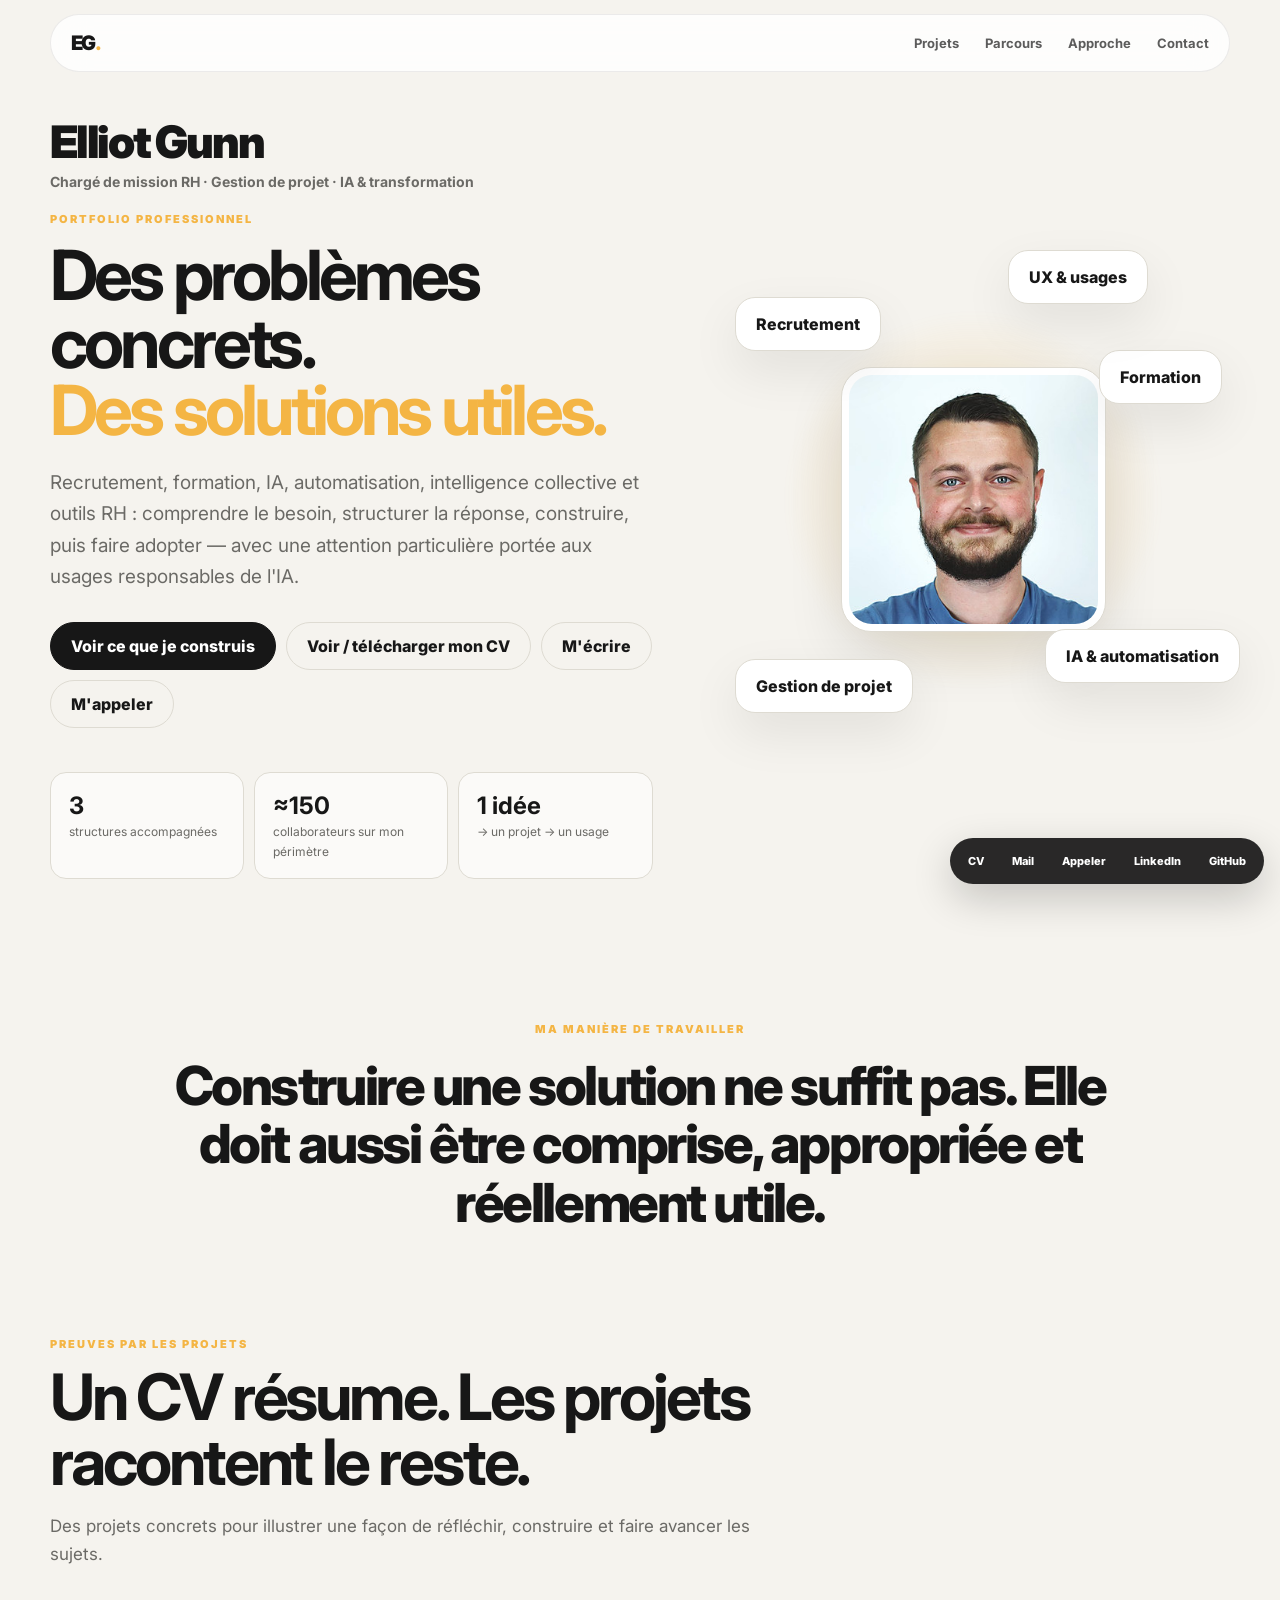
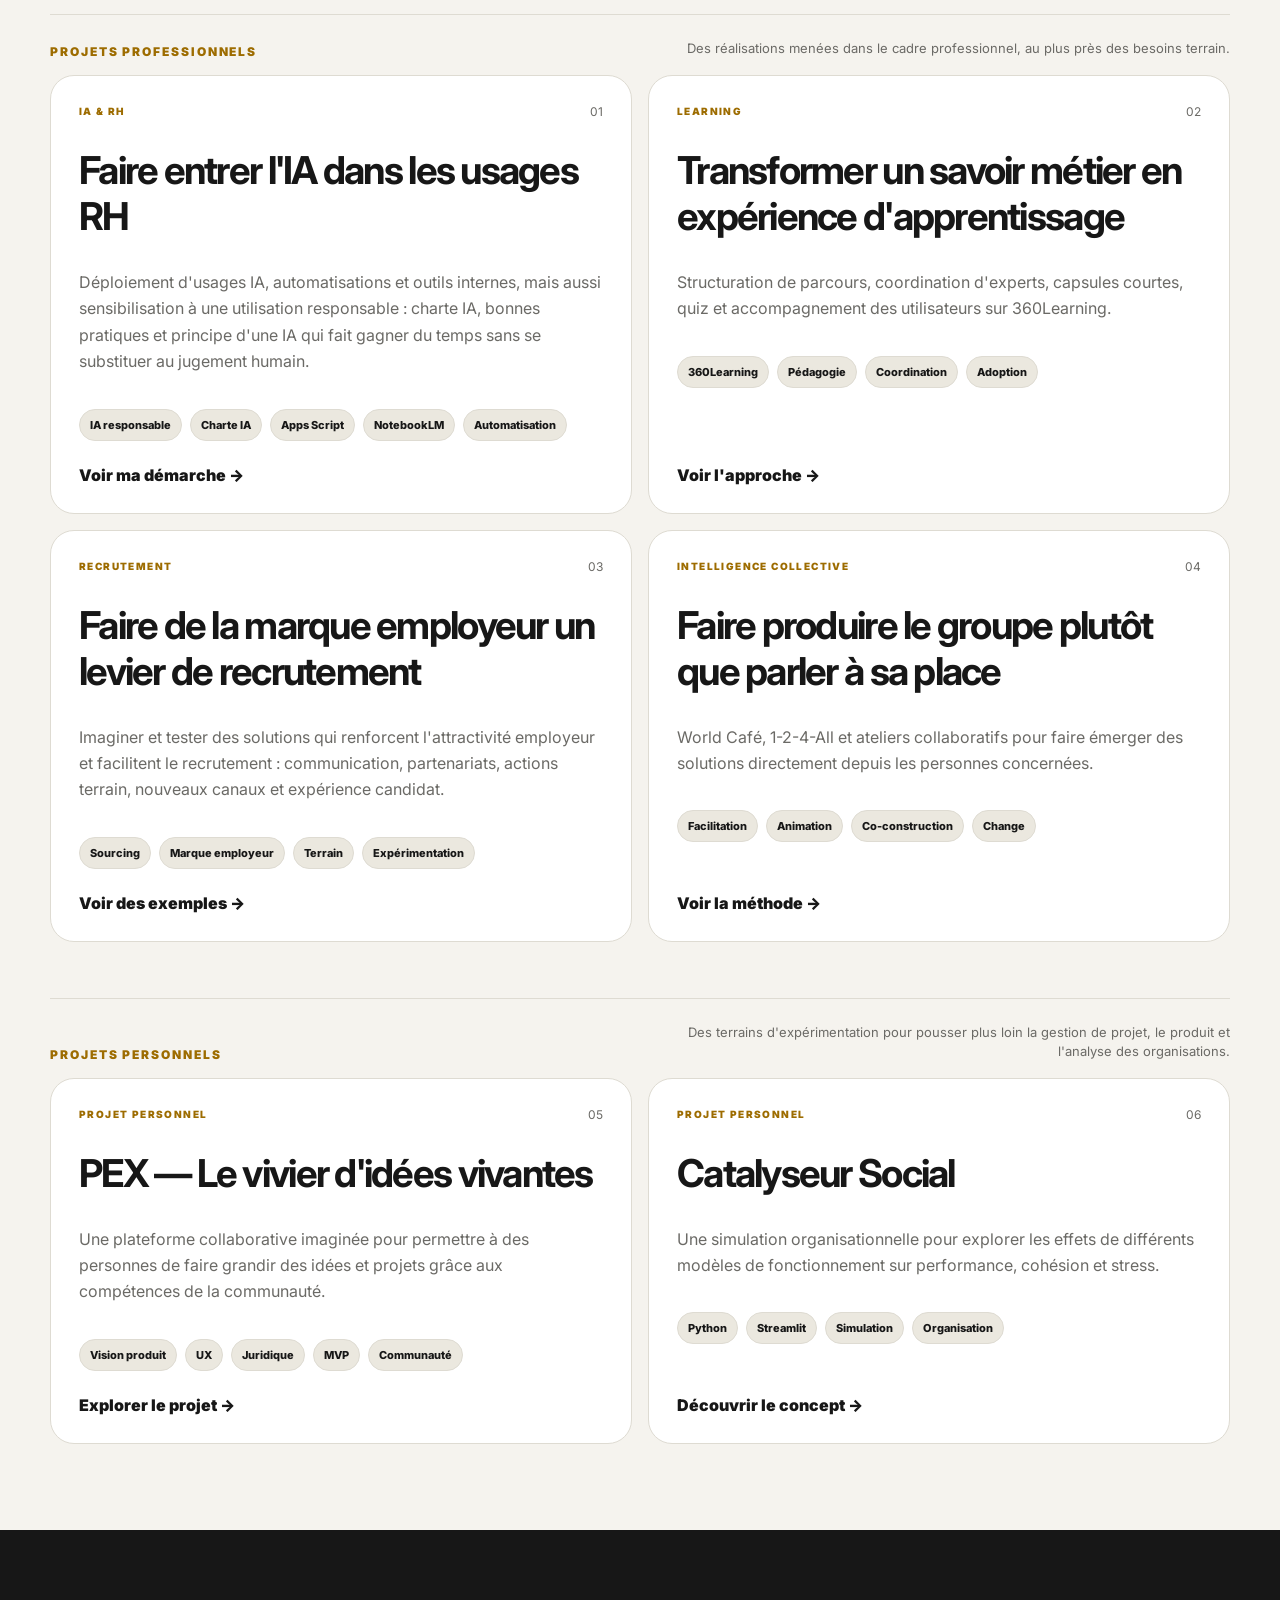
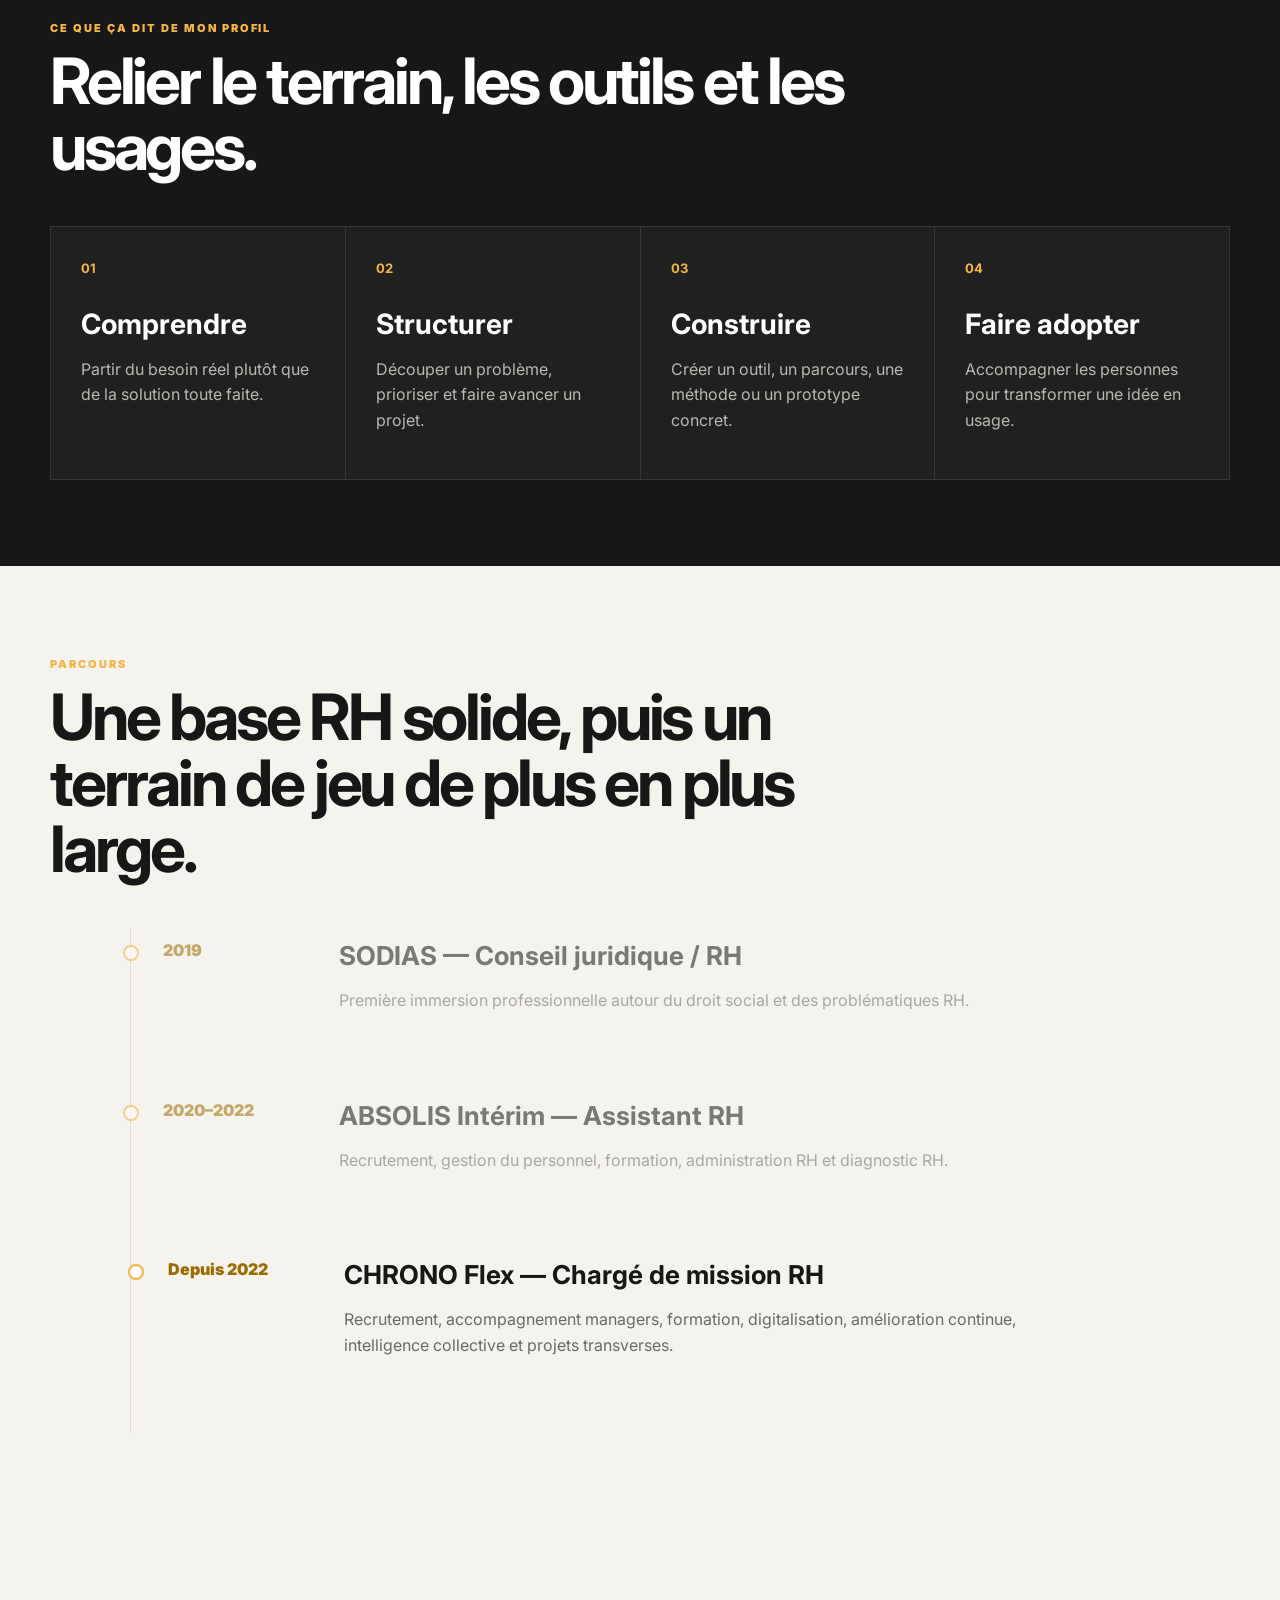
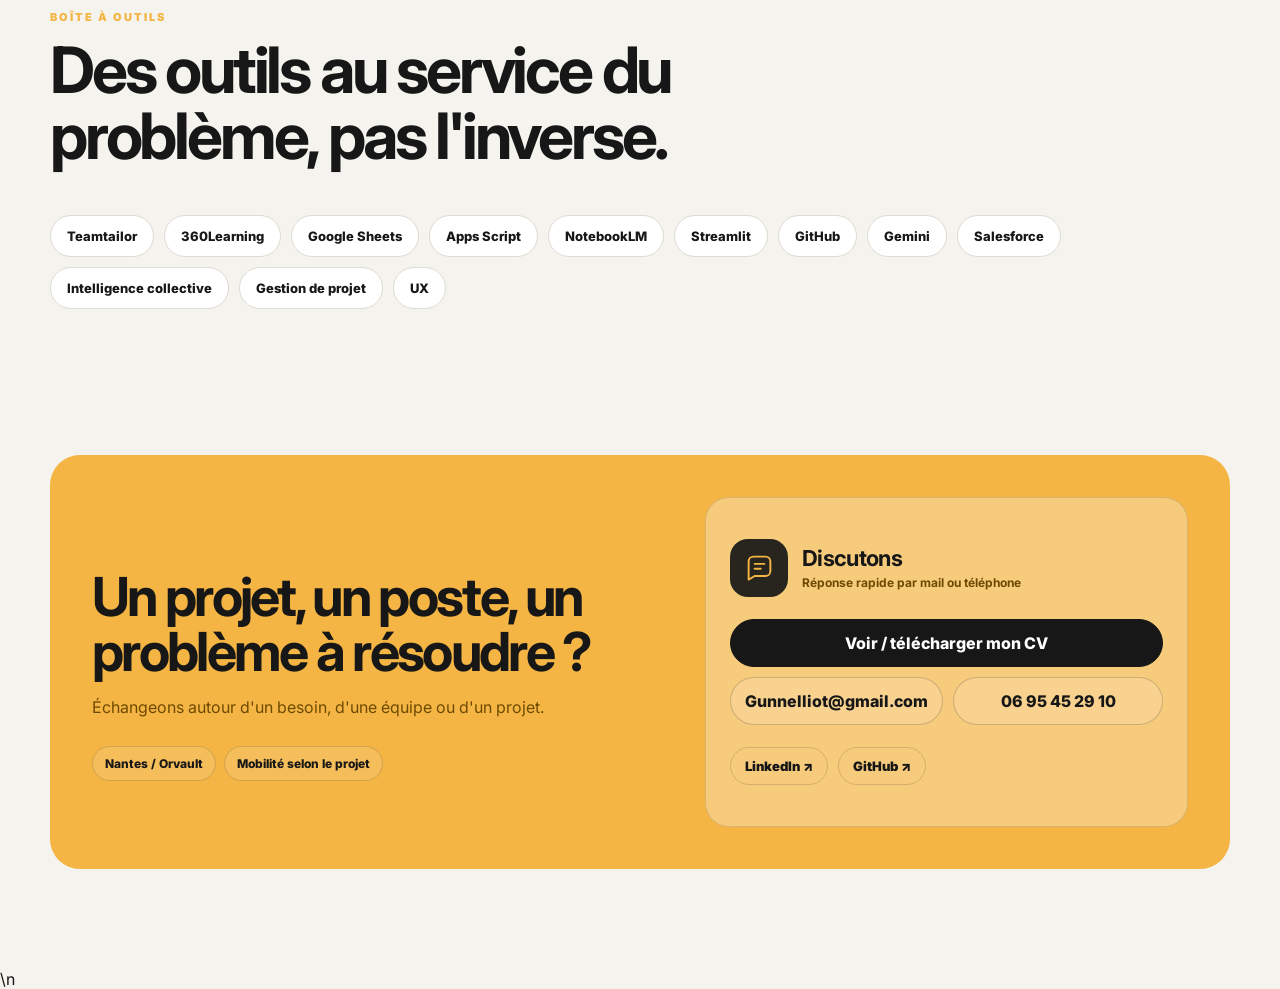
==== commit 95117f1c: "Load engagement tracking on portfolio" ====
--- a/index.html
+++ b/index.html
@@ -316,6 +316,6 @@
     </section>
   </div>
 
-  <script src="script.js"></script>
+  <script src="tracking.js"></script>\n  <script src="script.js"></script>
 </body>
 </html>
--- a/styles.css
+++ b/styles.css
@@ -41,9 +41,9 @@
 .numbers-section{width:100vw;margin-left:calc(50% - 50vw);padding-left:max(16px,calc((100vw - 1180px)/2));padding-right:max(16px,calc((100vw - 1180px)/2));background:var(--dark);color:#fff}.section-heading.light h2{color:#fff}.strength-grid{display:grid;grid-template-columns:repeat(4,1fr);gap:1px;background:#363633;border:1px solid #363633}.strength-grid>div{background:#202020;padding:30px;min-height:240px}.strength-grid strong{color:var(--accent);font-size:13px}.strength-grid h3{font-size:28px;margin:30px 0 12px}.strength-grid p{color:#b8b8b2;line-height:1.6}
 .timeline{border-left:1px solid var(--line);margin-left:80px}.timeline-item{position:relative;display:grid;grid-template-columns:150px 1fr;gap:26px;padding:12px 0 58px 32px;opacity:.55;transition:.2s ease}.timeline-item:before{content:"";position:absolute;left:-8px;top:17px;width:12px;height:12px;border-radius:50%;background:#fff;border:2px solid var(--accent)}.timeline-item:hover,.timeline-item.active{opacity:1;transform:translateX(5px)}.timeline-year{font-weight:900;color:#9d6c00}.timeline-content h3{font-size:26px;margin:0 0 10px}.timeline-content p{max-width:720px;line-height:1.65;color:var(--muted)}
 .skill-cloud{display:flex;flex-wrap:wrap;gap:10px}.skill-cloud span{background:#fff;border:1px solid var(--line);border-radius:999px;padding:12px 16px;font-size:13px;font-weight:800}
-.cta-section{position:relative;overflow:hidden;margin:60px 0 100px;background:var(--accent);border-radius:30px;padding:42px;display:grid;grid-template-columns:1fr auto;gap:28px;align-items:end}.cta-icon{position:absolute;top:34px;right:44px;width:150px;height:150px;color:rgba(23,23,23,.10);pointer-events:none}.cta-icon svg{width:100%;height:100%;display:block}.cta-section h2{font-size:clamp(32px,4vw,54px);letter-spacing:-.05em;margin:10px 0}.cta-section p{margin:0;color:#6e4a00}.cta-section .secondary{border-color:rgba(0,0,0,.18)}
+.cta-section{margin:60px 0 100px;background:var(--accent);border-radius:30px;padding:42px;display:grid;grid-template-columns:minmax(0,1.08fr) minmax(360px,.92fr);gap:46px;align-items:stretch;overflow:hidden}.cta-copy{display:flex;flex-direction:column;justify-content:center;min-height:330px}.cta-copy>span{font-size:11px;letter-spacing:.18em;font-weight:900;color:#9d6c00}.cta-section h2{font-size:clamp(38px,4.2vw,58px);line-height:1.02;letter-spacing:-.05em;margin:14px 0 16px;max-width:640px}.cta-section p{margin:0;color:#6e4a00;font-size:16px;line-height:1.55;max-width:520px}.cta-chips{display:flex;flex-wrap:wrap;gap:8px;margin-top:26px}.cta-chips span{font-size:12px;font-weight:800;padding:9px 12px;border:1px solid rgba(0,0,0,.14);border-radius:999px;background:rgba(255,255,255,.12)}.cta-panel{background:rgba(255,255,255,.30);border:1px solid rgba(0,0,0,.12);border-radius:24px;padding:24px;display:flex;flex-direction:column;justify-content:center;gap:22px;min-height:330px}.cta-panel-head{display:flex;align-items:center;gap:14px}.cta-icon-small{width:58px;height:58px;border-radius:18px;background:rgba(23,23,23,.92);color:var(--accent);display:grid;place-items:center;flex:0 0 auto}.cta-icon-small svg{width:29px;height:29px}.cta-panel-head strong{display:block;font-size:22px;letter-spacing:-.03em}.cta-panel-head span{display:block;margin-top:4px;font-size:12px;color:#6e4a00;font-weight:700}.cta-actions{display:grid;grid-template-columns:1fr 1fr;gap:10px;margin-top:0}.cta-actions .link-button{width:100%;min-height:48px;padding:0 14px}.cta-actions .primary{grid-column:1/-1}.cta-section .secondary{border-color:rgba(0,0,0,.18);background:rgba(255,255,255,.14)}.cta-socials{display:flex;gap:10px}.cta-socials a{font-size:13px;font-weight:900;padding:10px 14px;border-radius:999px;border:1px solid rgba(0,0,0,.14);transition:.2s ease}.cta-socials a:hover{transform:translateY(-2px);background:rgba(255,255,255,.18)}
 .contact-dock{position:fixed;right:16px;bottom:16px;display:flex;gap:6px;background:rgba(23,23,23,.92);padding:7px;border-radius:999px;z-index:90;box-shadow:0 14px 40px rgba(0,0,0,.2)}.contact-dock a{color:#fff;font-size:11px;font-weight:800;padding:9px 11px;border-radius:999px}.contact-dock a:hover{background:#333}
 .project-modal{position:fixed;inset:0;z-index:500;display:none}.project-modal.open{display:block}.modal-backdrop{position:absolute;inset:0;background:rgba(0,0,0,.6);backdrop-filter:blur(5px)}.modal-panel{position:absolute;right:0;top:0;height:100%;width:min(680px,92vw);background:var(--bg);padding:70px 42px;overflow:auto;box-shadow:-20px 0 80px rgba(0,0,0,.18);animation:slideIn .28s ease}@keyframes slideIn{from{transform:translateX(40px);opacity:0}to{transform:none;opacity:1}}.modal-close{position:absolute;right:24px;top:20px;border:1px solid var(--line);background:#fff;width:42px;height:42px;border-radius:50%;font-size:24px;cursor:pointer}.modal-panel h2{font-size:clamp(36px,5vw,58px);line-height:1;letter-spacing:-.05em;margin:14px 0 22px}.modal-lead{font-size:18px;line-height:1.65;color:var(--muted)}.modal-columns{display:grid;grid-template-columns:1fr 1fr;gap:18px;margin-top:36px}.modal-columns>div,.modal-proof{background:#fff;border:1px solid var(--line);border-radius:20px;padding:22px}.modal-columns h3,.modal-proof h3{margin:0 0 10px;font-size:15px}.modal-columns p{margin:0;color:var(--muted);line-height:1.65}.modal-proof{margin-top:18px}
-@media(max-width:900px){.project-subheading{display:block}.project-subheading p{text-align:left;margin-top:8px}.nav-links{display:none}.hero{grid-template-columns:1fr;min-height:auto;padding-top:130px}.hero-lab{height:470px}.hero-proof{grid-template-columns:1fr 1fr}.project-grid{grid-template-columns:1fr}.project-card.featured{grid-column:auto}.strength-grid{grid-template-columns:1fr 1fr}.cta-section{grid-template-columns:1fr}.timeline{margin-left:0}}
+@media(max-width:900px){.project-subheading{display:block}.project-subheading p{text-align:left;margin-top:8px}.nav-links{display:none}.hero{grid-template-columns:1fr;min-height:auto;padding-top:130px}.hero-lab{height:470px}.hero-proof{grid-template-columns:1fr 1fr}.project-grid{grid-template-columns:1fr}.project-card.featured{grid-column:auto}.strength-grid{grid-template-columns:1fr 1fr}.cta-section{grid-template-columns:1fr}.cta-copy,.cta-panel{min-height:auto}.timeline{margin-left:0}}
 @media(max-width:600px){.page-shell{width:min(100% - 20px,1180px)}.hero h1{font-size:40px}.identity-name{font-size:34px}.hero-lab{height:390px}.profile-photo-frame{width:220px;height:220px}.profile-photo-placeholder strong{font-size:72px}.lab-a{left:0}.lab-b{right:0}.lab-e{display:none}.hero-proof{grid-template-columns:1fr}.section{padding:78px 0}.strength-grid{grid-template-columns:1fr}.timeline-item{grid-template-columns:1fr;gap:8px}.cta-section{padding:28px}.cta-icon{width:92px;height:92px;top:22px;right:22px}.contact-dock{left:50%;right:auto;transform:translateX(-50%)}.modal-panel{padding:64px 22px}.modal-columns{grid-template-columns:1fr}}
 @media(prefers-reduced-motion:reduce){html{scroll-behavior:auto}*{animation:none!important;transition:none!important}}
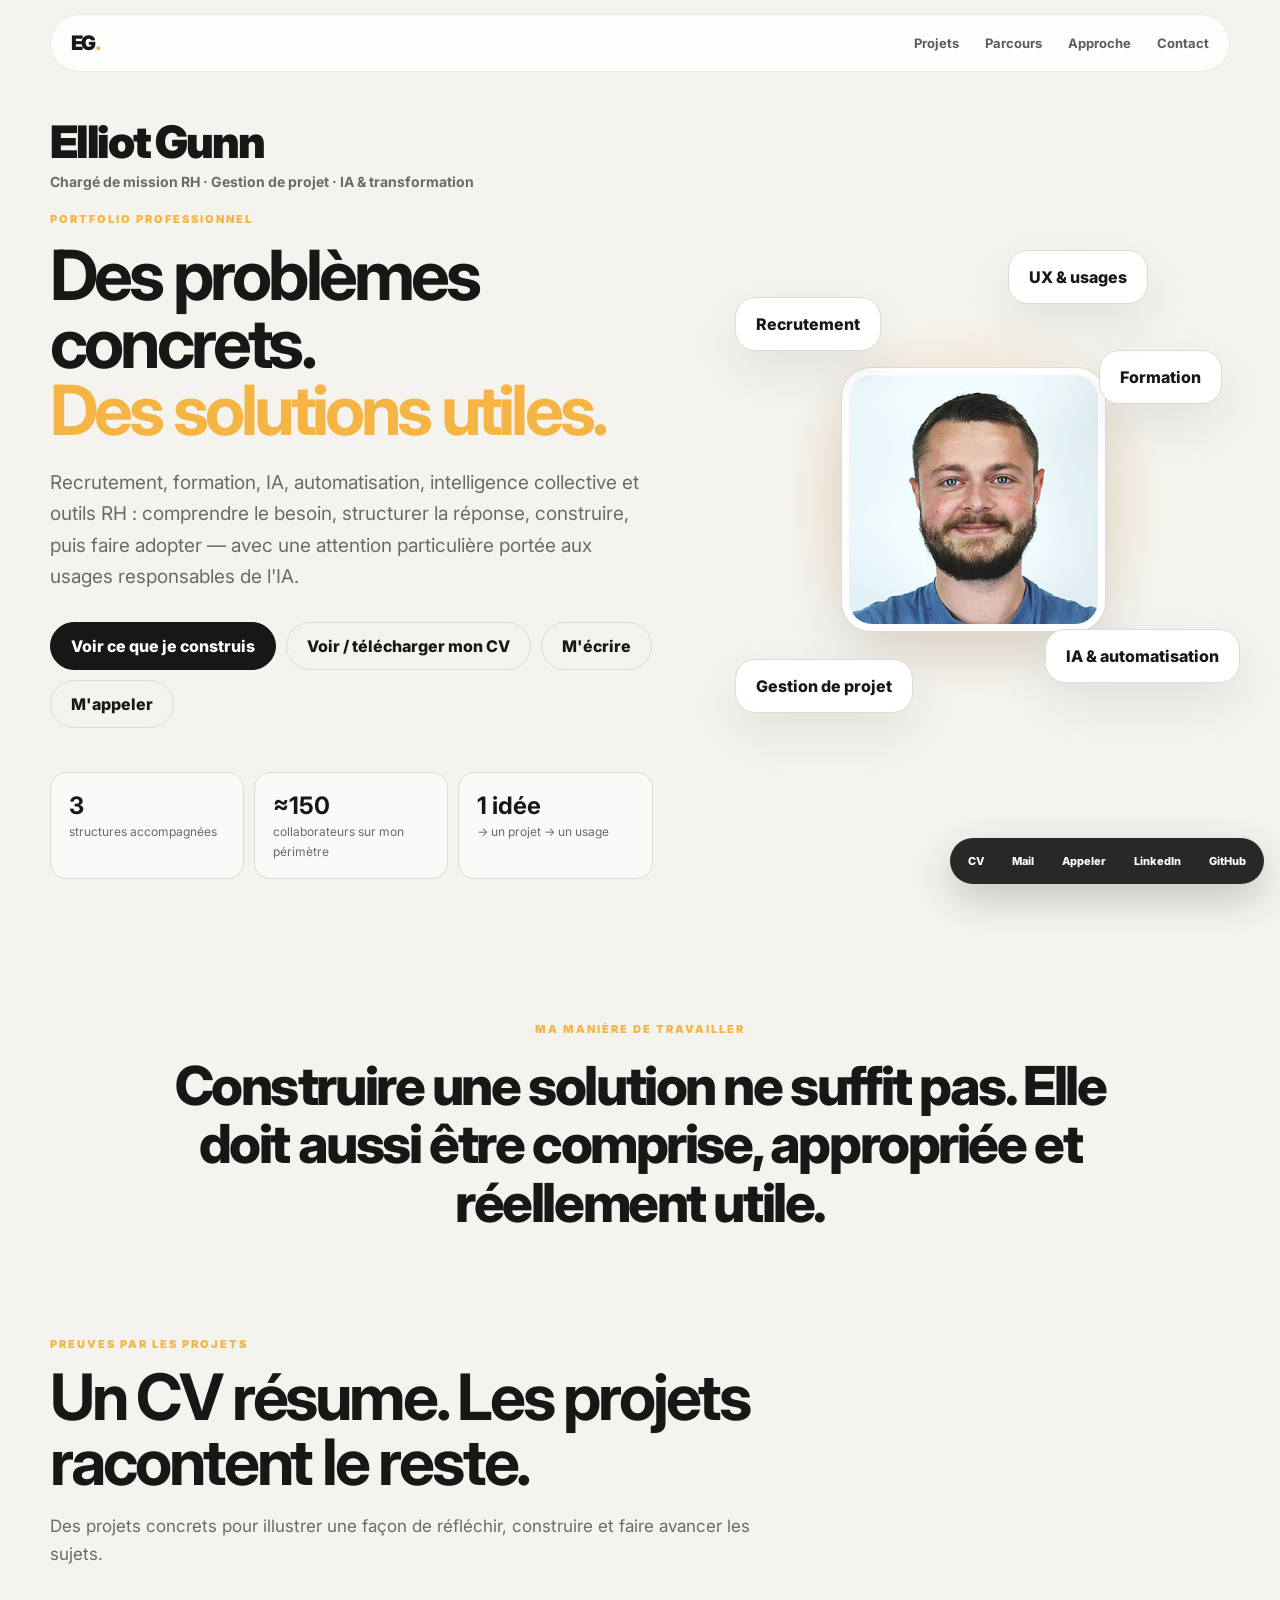
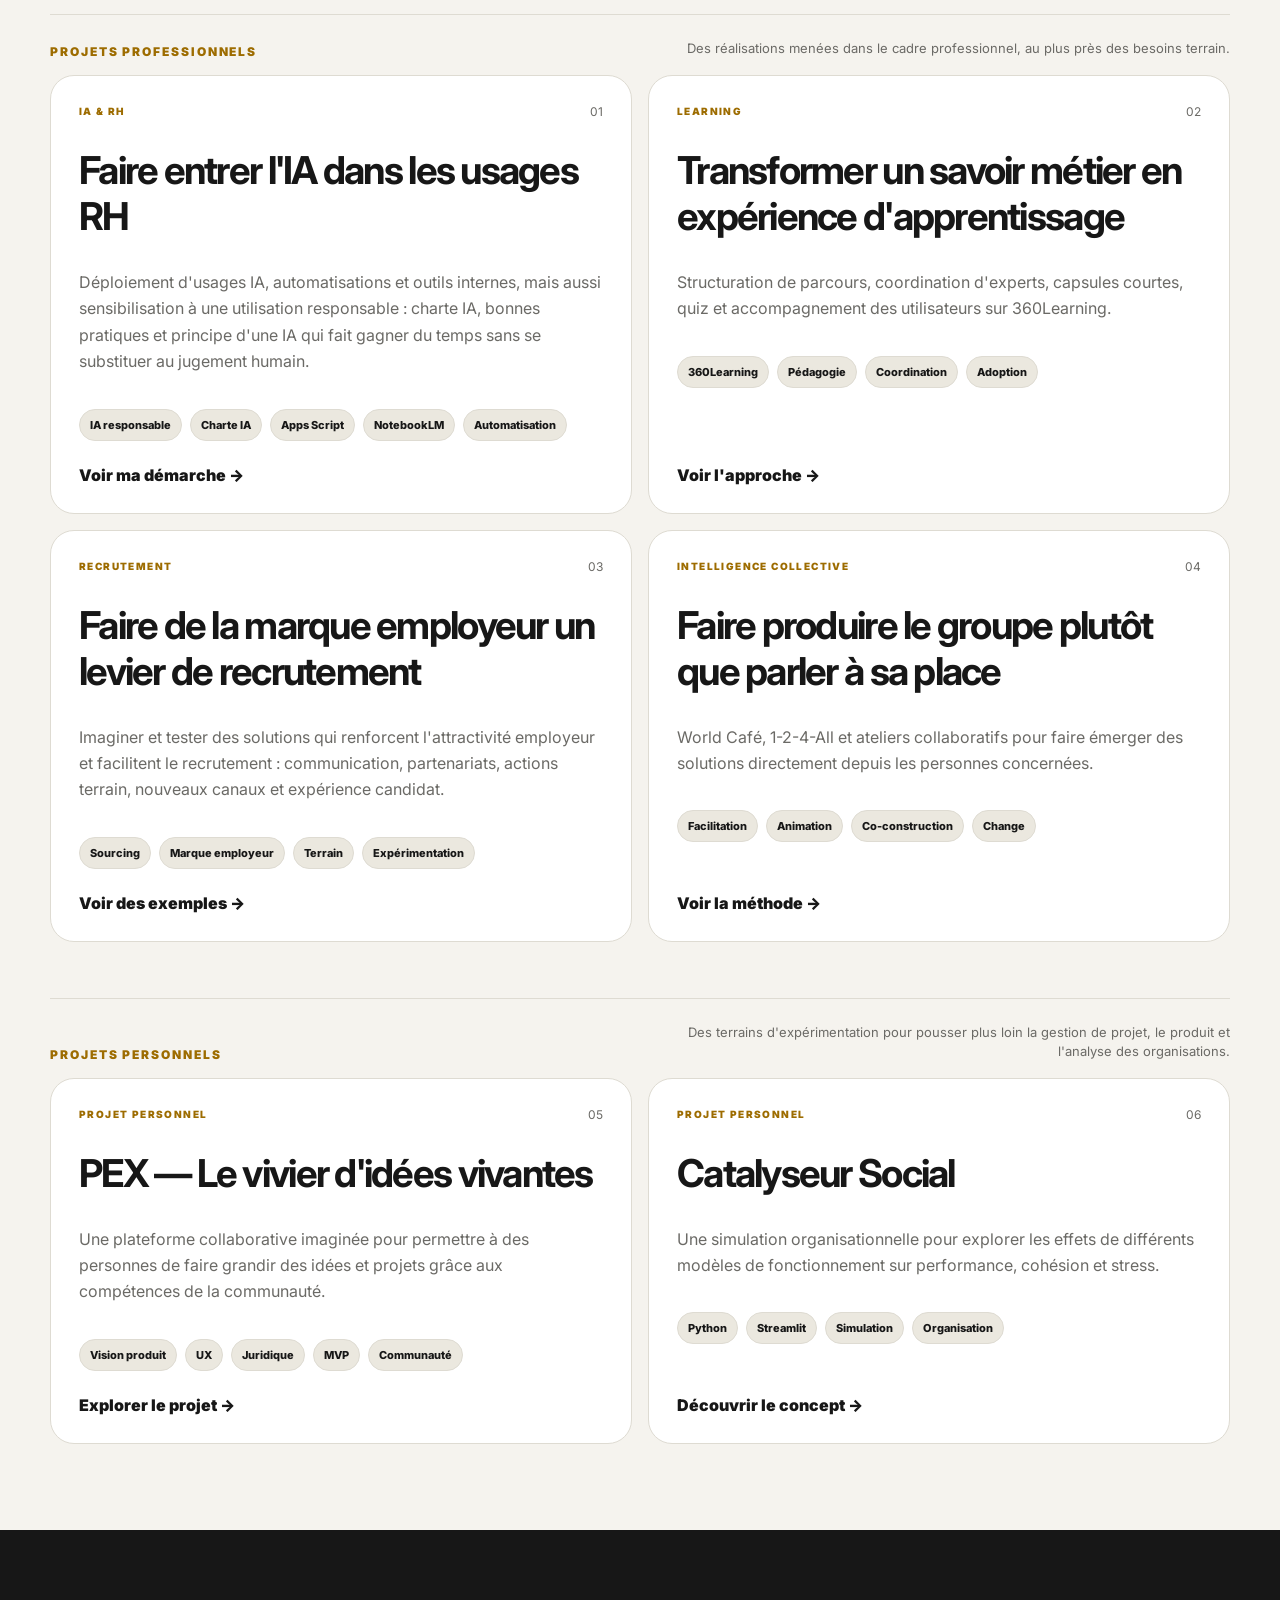
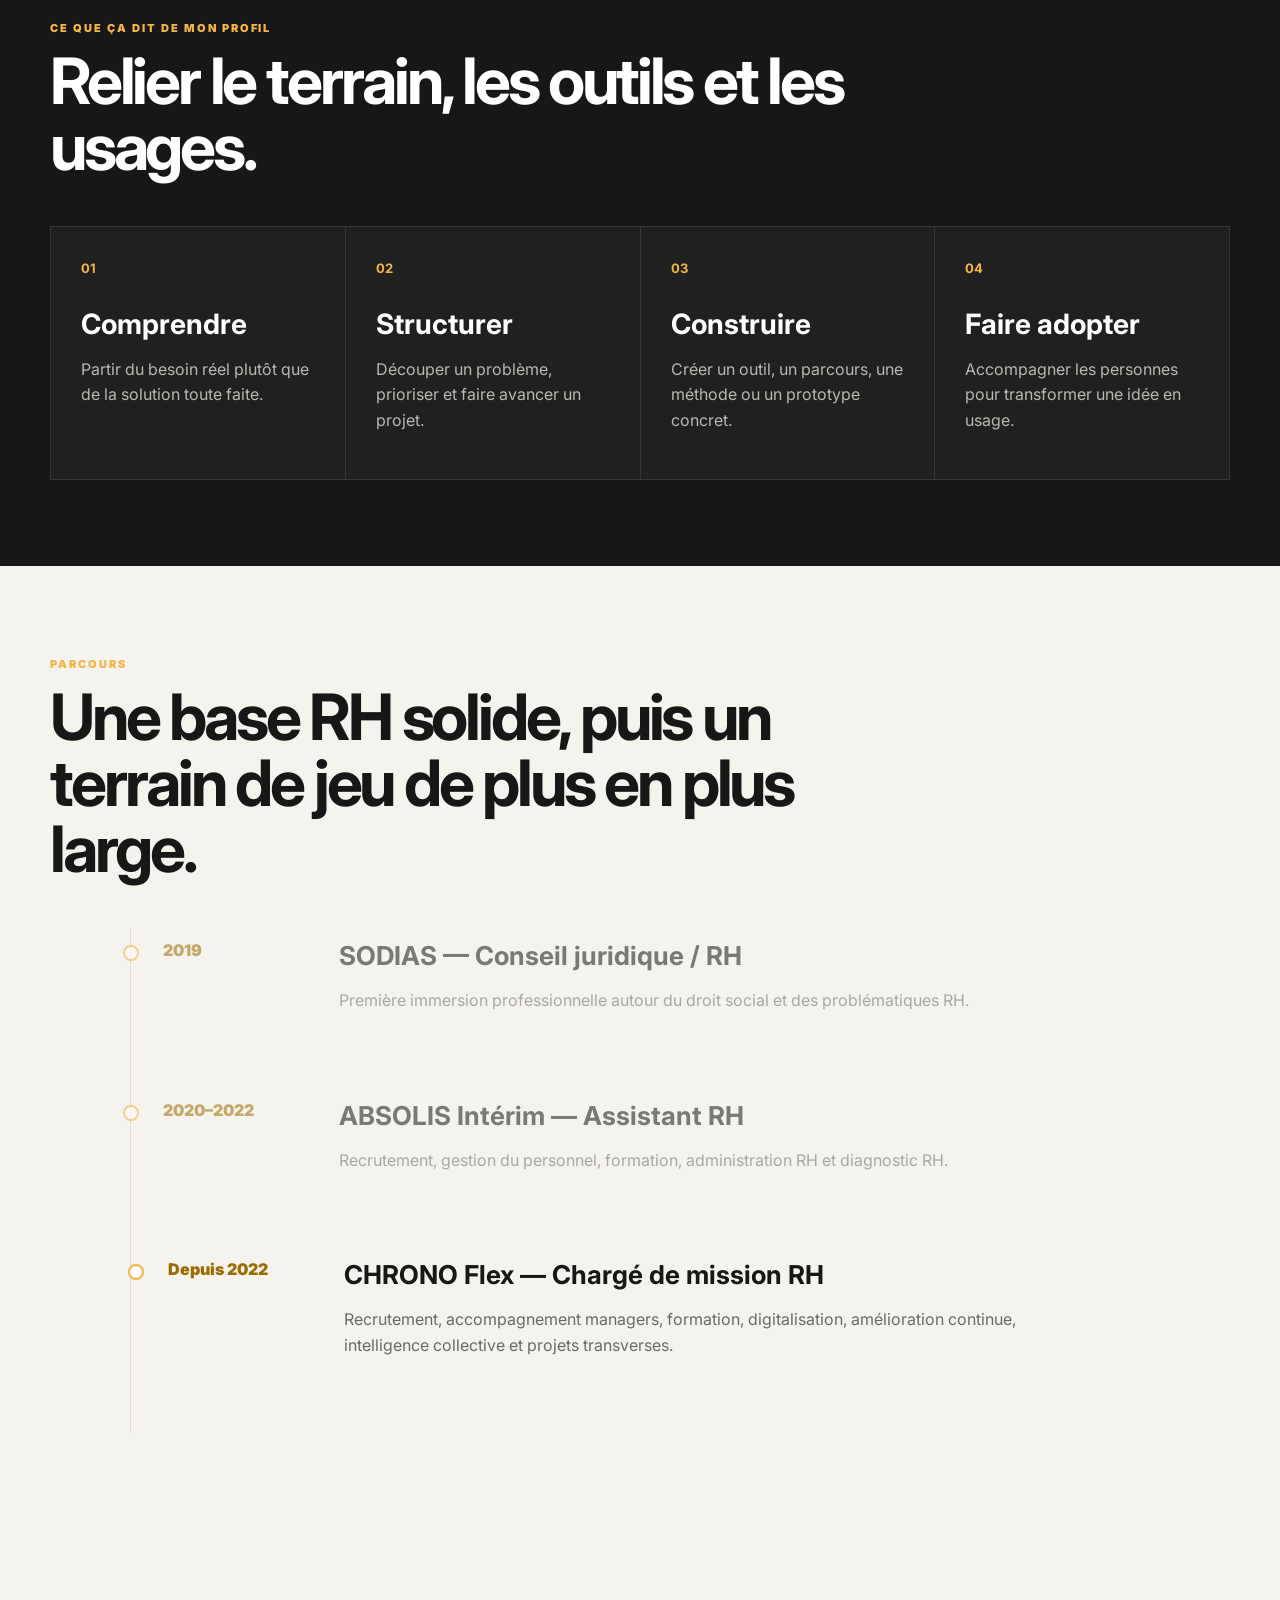
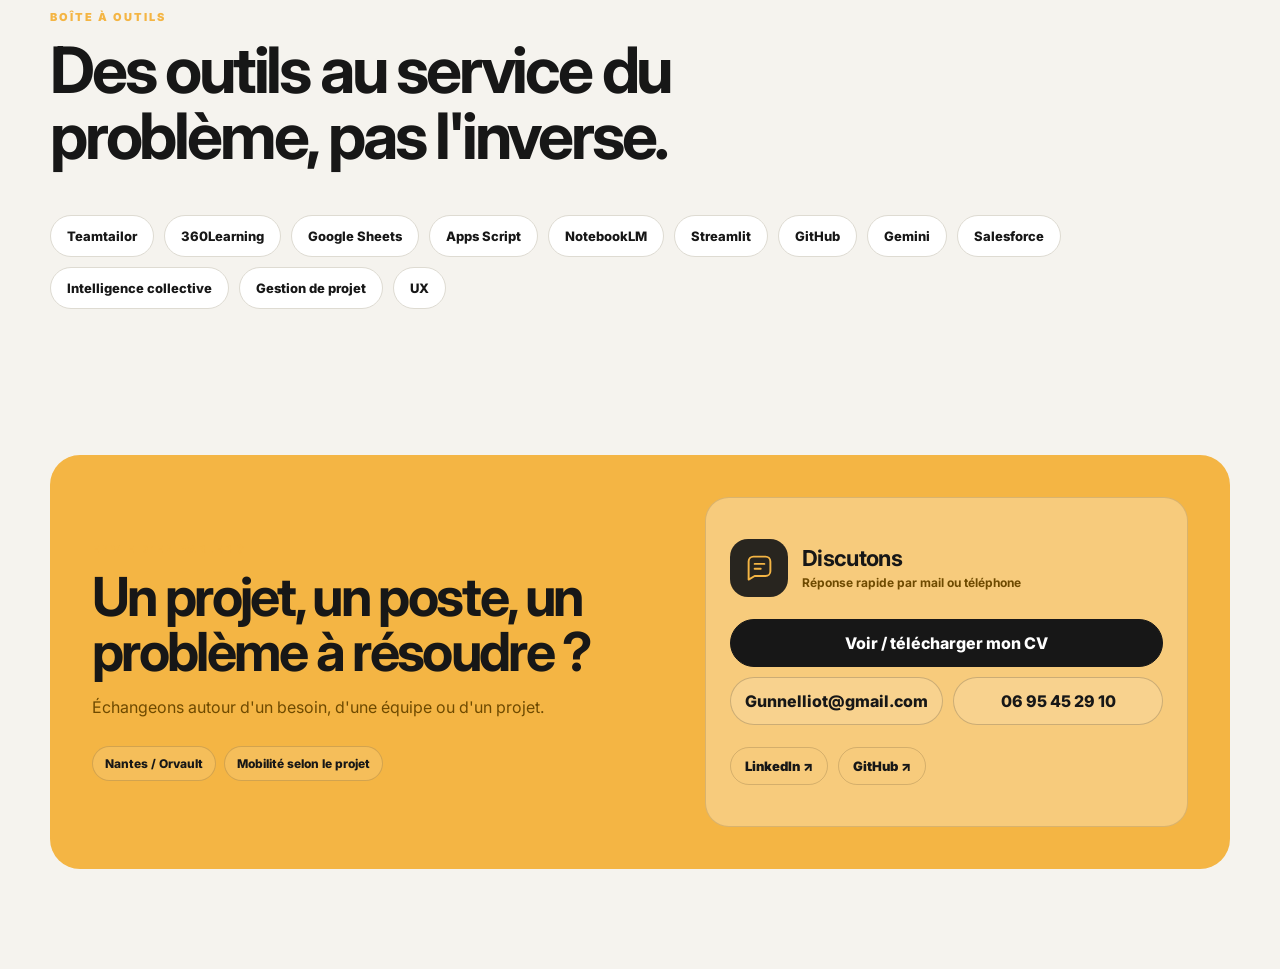
==== commit 9a5ab5b7: "Normalize tracking script markup" ====
--- a/index.html
+++ b/index.html
@@ -316,6 +316,7 @@
     </section>
   </div>
 
-  <script src="tracking.js"></script>\n  <script src="script.js"></script>
+  <script src="tracking.js"></script>
+  <script src="script.js"></script>
 </body>
 </html>
